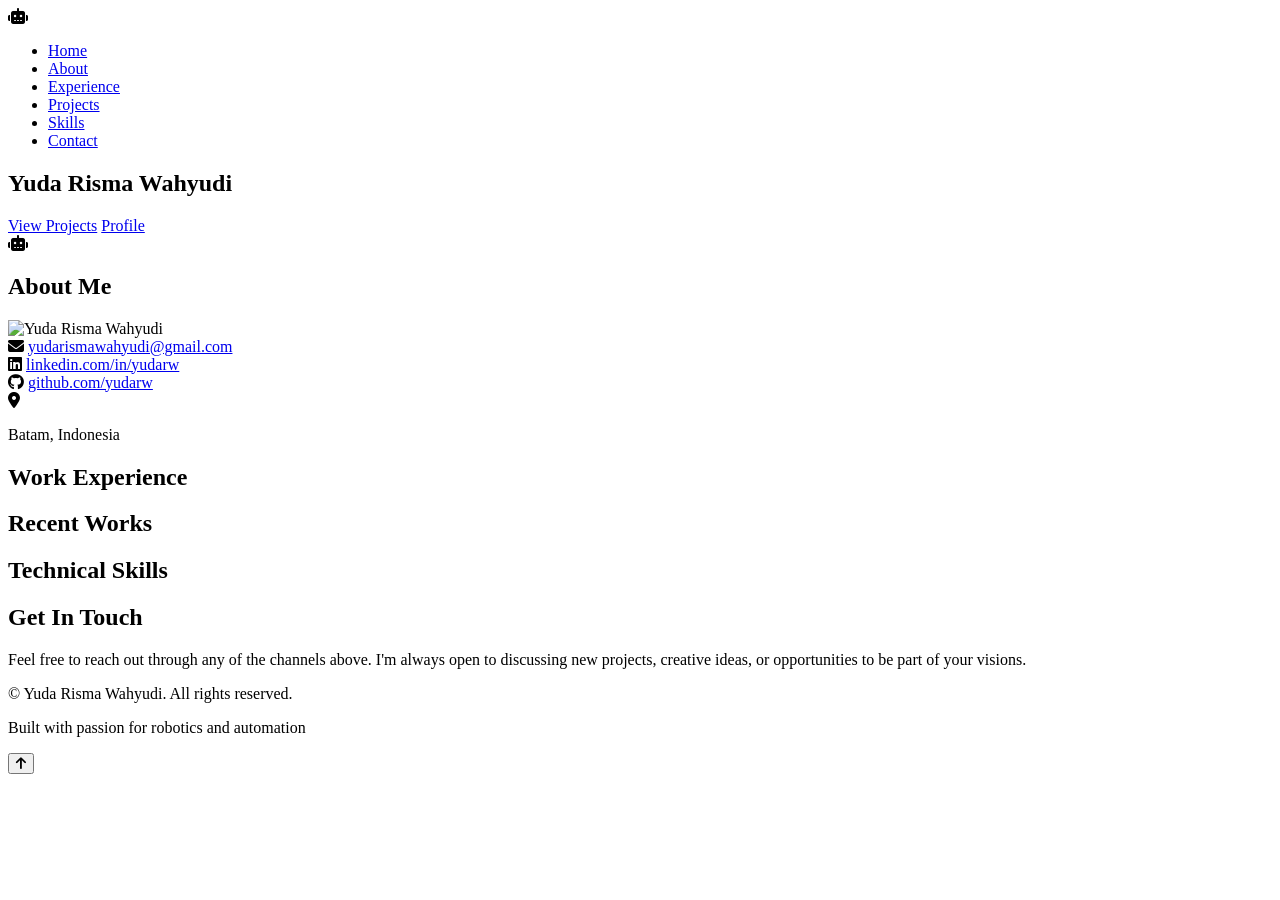
==== index.html @ e06de9c1 "Add files via upload" ====
<!DOCTYPE html>
<html lang="en">
<head>
    <meta charset="UTF-8">
    <meta name="viewport" content="width=device-width, initial-scale=1.0">
    <meta name="description" content="Yuda Risma Wahyudi - Robotic Software Engineer & Automated Test Engineer Portfolio">
    <title>Yuda Risma Wahyudi | Robotic Software Engineer</title>
    <link rel="preconnect" href="https://fonts.googleapis.com">
    <link rel="preconnect" href="https://fonts.gstatic.com" crossorigin>
    <link href="https://fonts.googleapis.com/css2?family=Inter:wght@300;400;500;600;700;800;900&family=Fira+Code:wght@400;500;600&display=swap" rel="stylesheet">
    <link rel="stylesheet" href="assets/css/styles.css">
    <link rel="stylesheet" href="https://cdnjs.cloudflare.com/ajax/libs/font-awesome/6.4.0/css/all.min.css">
</head>
<body>
    <!-- Navigation -->
    <nav class="navbar">
        <div class="container">
            <div class="logo"><i class="fas fa-robot" style="margin-right: 10px;"></i></div>
            <ul class="nav-links">
                <li><a href="#home">Home</a></li>
                <li><a href="#about">About</a></li>
                <li><a href="#experience">Experience</a></li>
                <li><a href="#projects">Projects</a></li>
                <li><a href="#skills">Skills</a></li>
                <li><a href="#contact">Contact</a></li>
            </ul>
            <div class="hamburger">
                <span></span>
                <span></span>
                <span></span>
            </div>
        </div>
    </nav>

    <!-- Hero Section -->
    <section id="home" class="hero">
        <div class="hero-content">
            <h1 data-text="YUDA RISMA WAHYUDI">Yuda Risma Wahyudi</h1>
            <p class="hero-subtitle" id="hero-subtitle"></p>
            <div class="hero-description" id="hero-description"></div>
            <div class="hero-buttons">
                <a href="#projects" class="btn btn-primary">View Projects</a>
                <a href="#about" class="btn btn-secondary">Profile</a>
            </div>
            <div class="social-links" id="social-links"></div>
        </div>
        <div class="hero-animation">
            <div class="robot-icon">
                <i class="fas fa-robot"></i>
            </div>
        </div>
    </section>

    <!-- About Section -->
    <section id="about" class="about">
        <div class="container">
            <h2 class="section-title">About Me</h2>
            <div class="about-content"> 
                <div class="profile-card">
                    <div class="profile-image">
                        <img src="docs/images/profile-new.jfif" alt="Yuda Risma Wahyudi">
                    </div>
                    <div class="profile-info">
                        <div class="profile-item">
                            <i class="fas fa-envelope"></i>
                            <a href="mailto:yudarismawahyudi@gmail.com">yudarismawahyudi@gmail.com</a>
                        </div>
                        <div class="profile-item">
                            <i class="fab fa-linkedin"></i>
                            <a href="https://linkedin.com/in/yudarw" target="_blank">linkedin.com/in/yudarw</a>
                        </div>
                        <div class="profile-item">
                            <i class="fab fa-github"></i>
                            <a href="https://github.com/yudarw" target="_blank">github.com/yudarw</a>
                        </div>
                        <div class="profile-item">
                            <i class="fas fa-map-marker-alt"></i>
                            <p> Batam, Indonesia </p>
                            <!-- <span id="current-location">Batam, Indonesia</span> -->
                        </div>
                    </div>
                </div>
                <div class="about-text" id="about-text"></div>
            </div>
        </div>
    </section>

    <!-- Education Section -->
    <section id="education" class="education" style="display: none;">
        <div class="container">
            <h2 class="section-title">Education</h2>
            <div class="education-grid" id="education-grid"></div>
        </div>
    </section>

    <!-- Experience Section -->
    <section id="experience" class="experience">
        <div class="container">
            <h2 class="section-title">Work Experience</h2>
            <div class="timeline" id="experience-timeline"></div>
        </div>
    </section>

    <!-- Projects Section -->
    <section id="projects" class="projects">
        <div class="container">
            <h2 class="section-title">Recent Works</h2>
            <div class="projects-grid" id="projects-grid"></div>
        </div>
    </section>

    <!-- Skills Section -->
    <section id="skills" class="skills">
        <div class="container">
            <h2 class="section-title">Technical Skills</h2>
            <div class="skills-container" id="skills-container"></div>
        </div>
    </section>

    <!-- Contact Section -->
    <section id="contact" class="contact">
        <div class="container">
            <h2 class="section-title">Get In Touch</h2>
            <div class="contact-content">
                <div class="contact-info" id="contact-info"></div>
                <div class="contact-form">
                    <p class="contact-message">Feel free to reach out through any of the channels above. I'm always open to discussing new projects, creative ideas, or opportunities to be part of your visions.</p>
                </div>
            </div>
        </div>
    </section>

    <!-- Footer -->
    <footer class="footer">
        <div class="container">
            <p>&copy; <span id="current-year"></span> Yuda Risma Wahyudi. All rights reserved.</p>
            <p>Built with passion for robotics and automation</p>
        </div>
    </footer>

    <!-- Back to Top Button -->
    <button id="backToTop" class="back-to-top" title="Back to top">
        <i class="fas fa-arrow-up"></i>
    </button>

    <script src="config/config.js"></script>
    <script src="assets/js/main.js"></script>
</body>
</html>
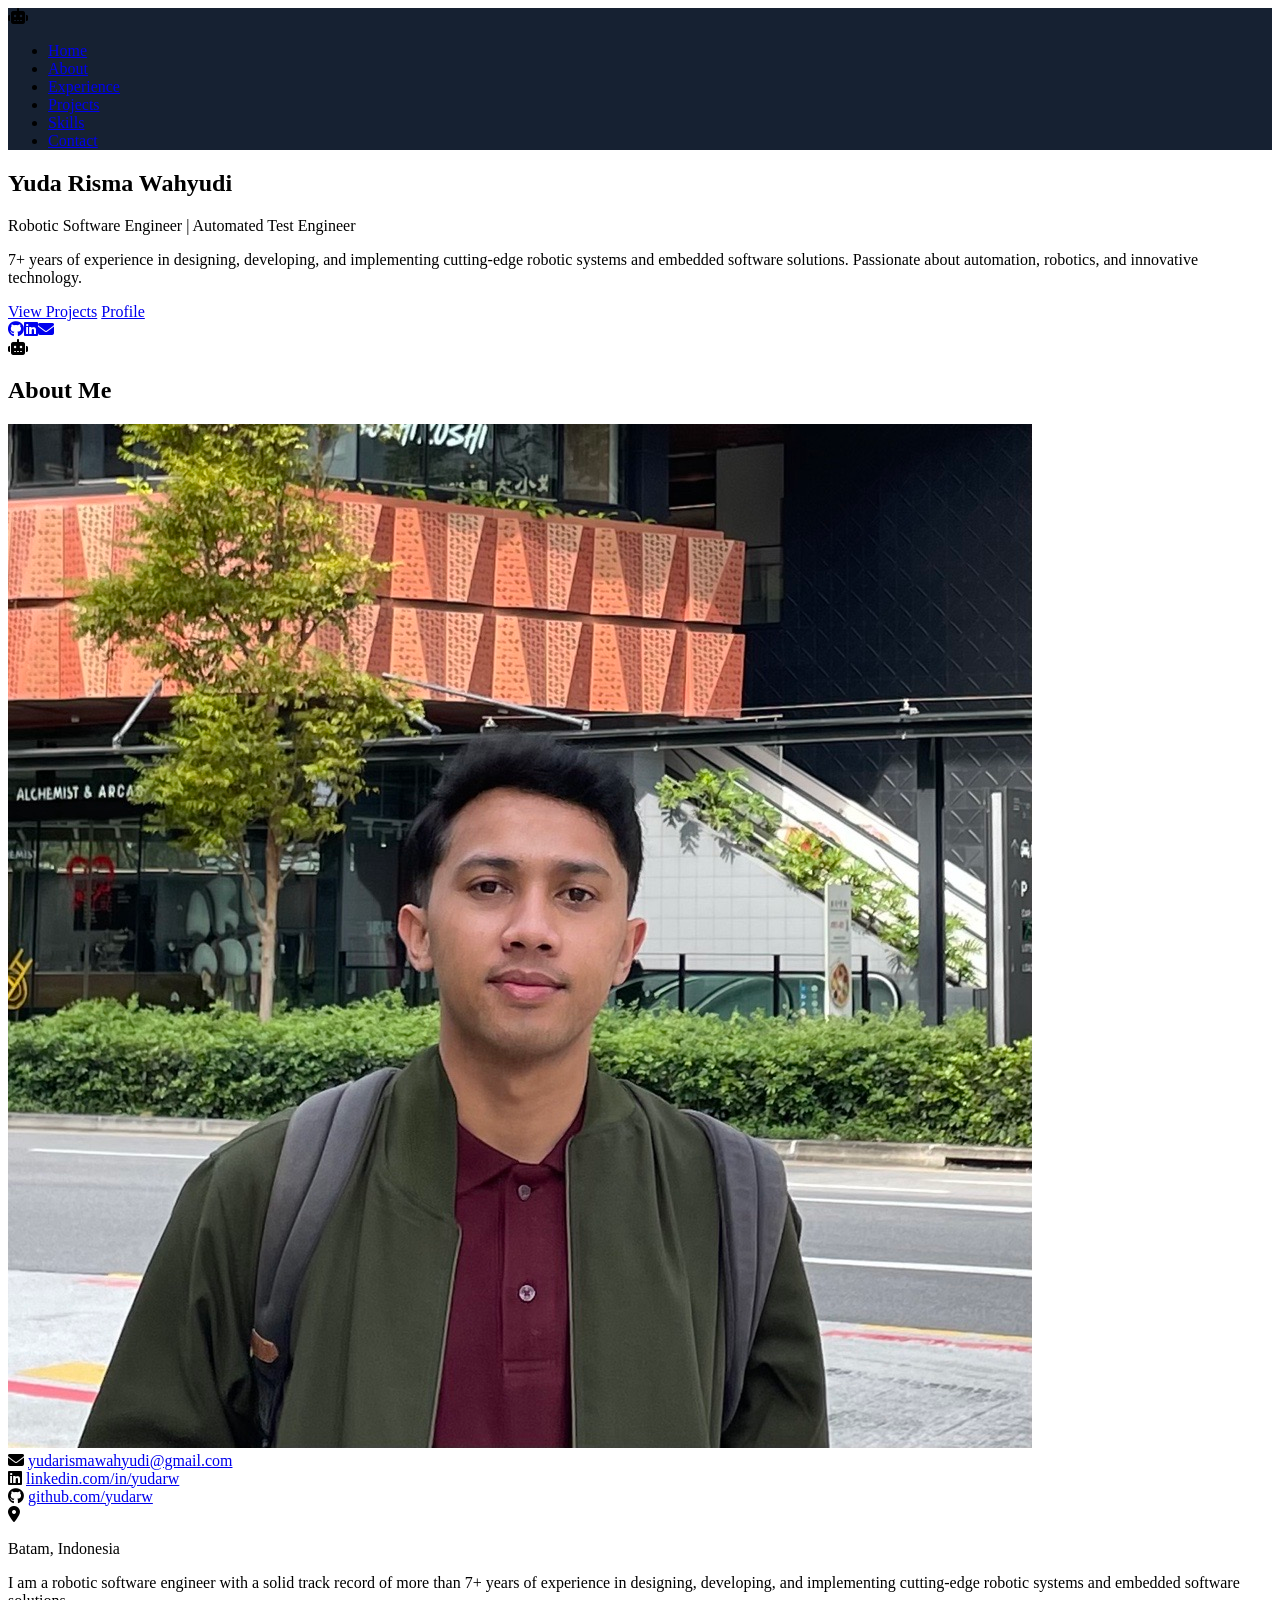
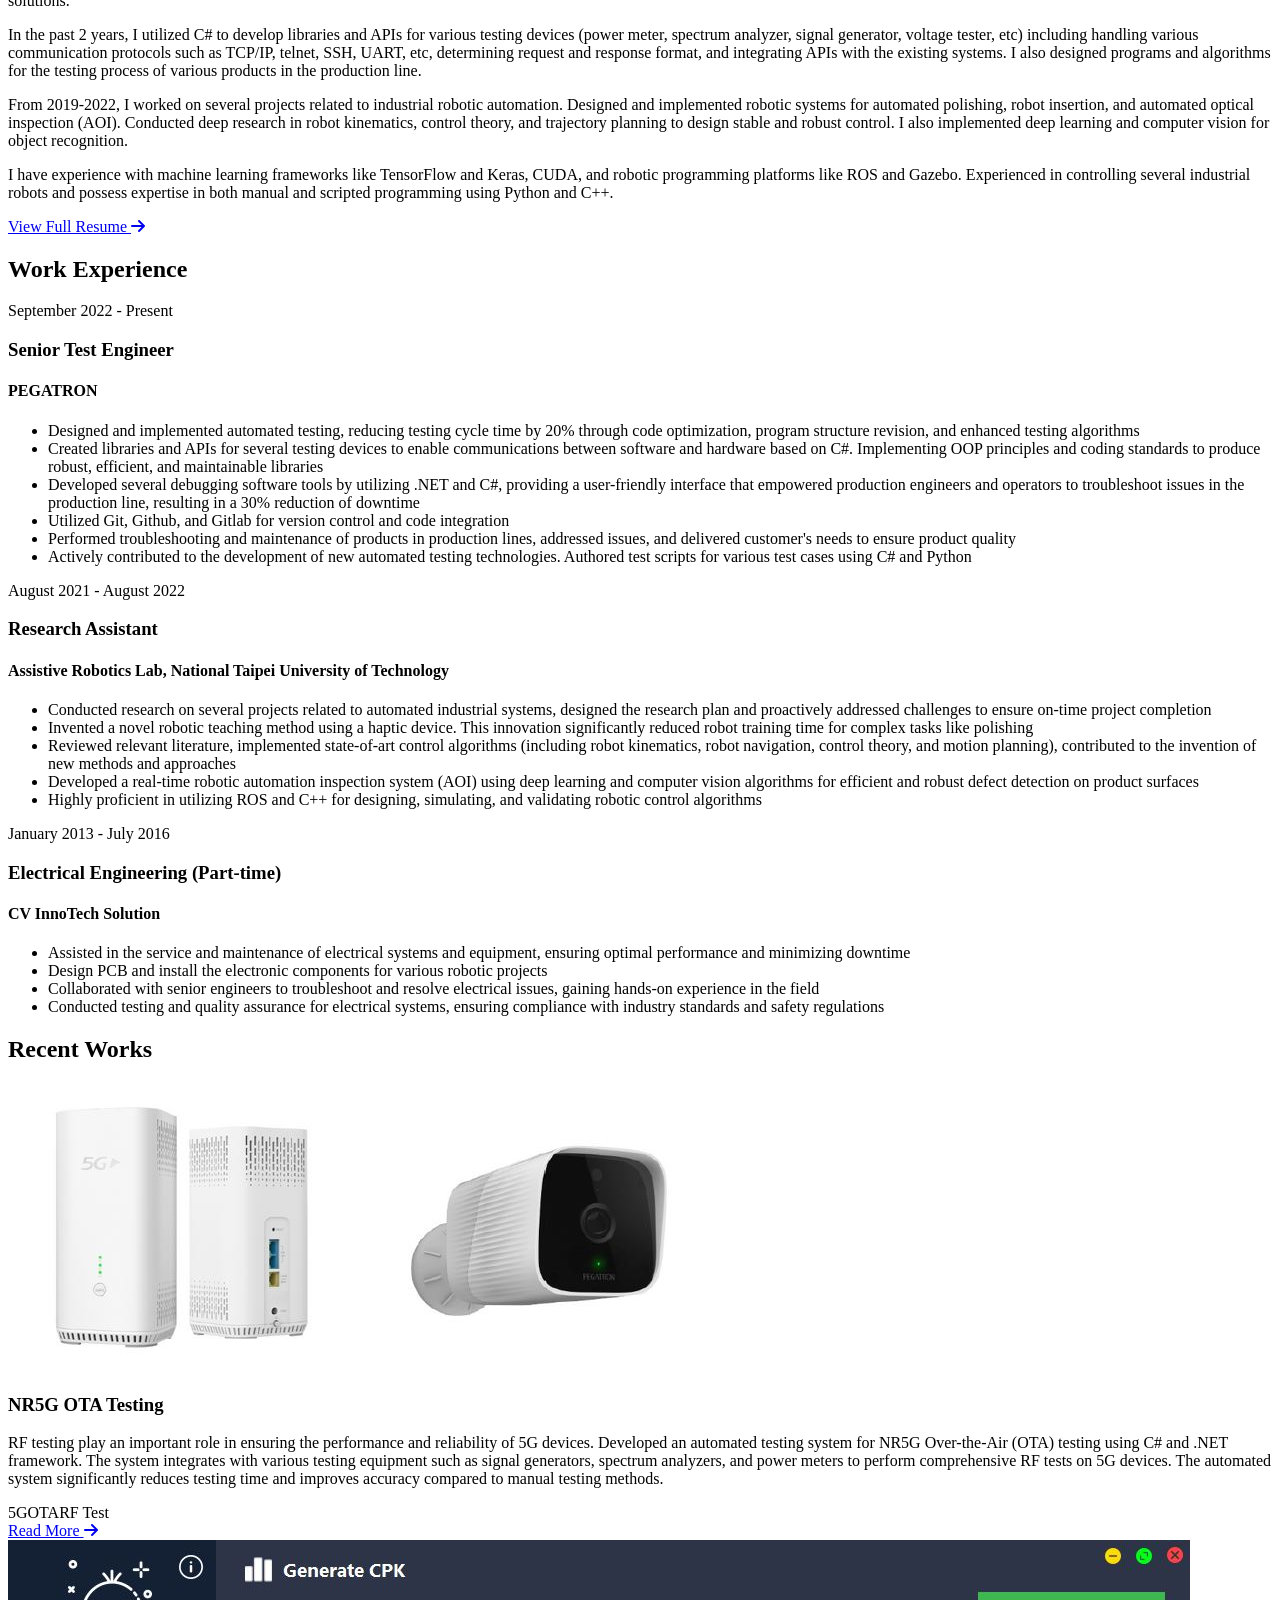
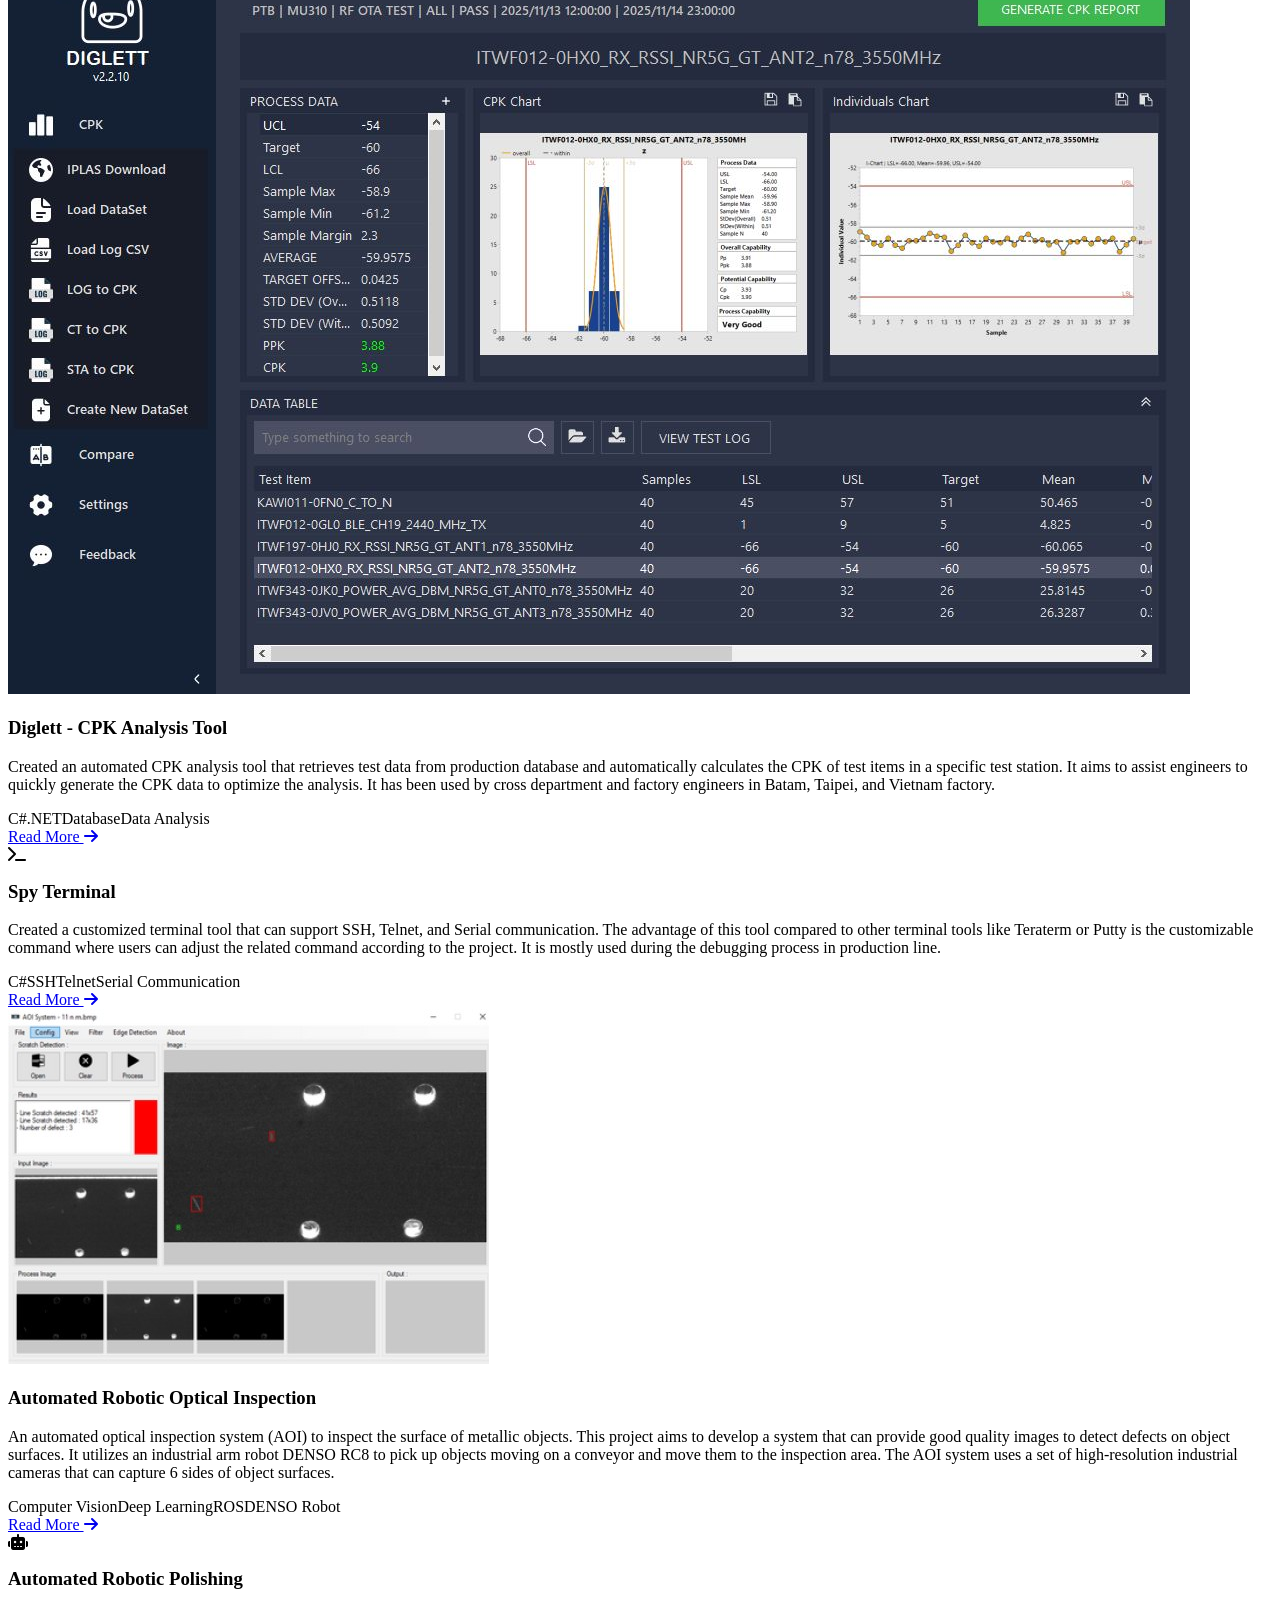
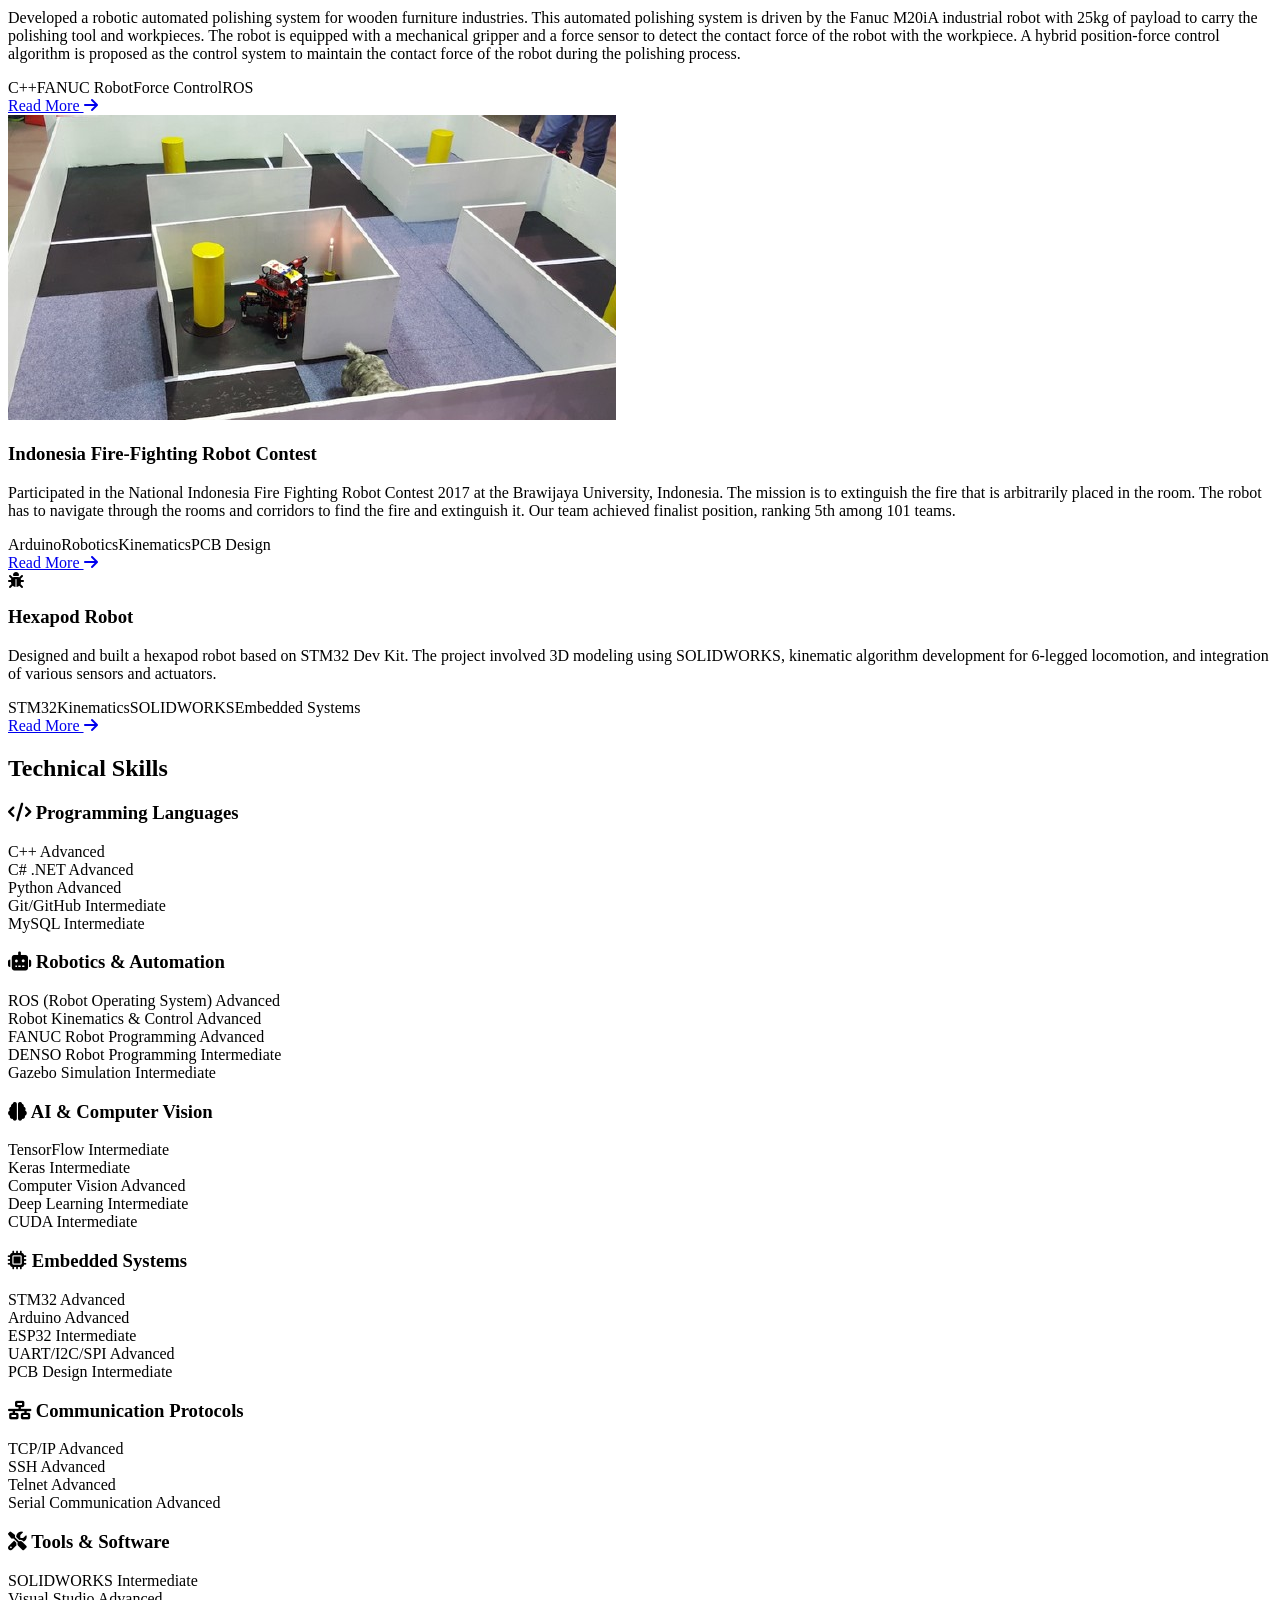
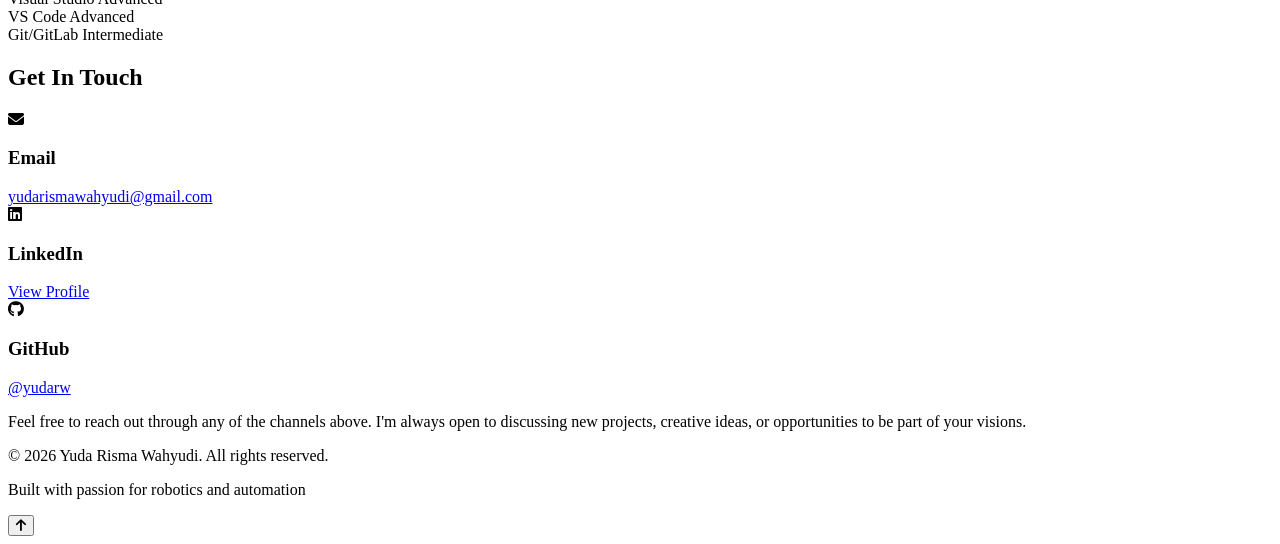
==== commit 6e7f6676: "Update index.html" ====
--- a/index.html
+++ b/index.html
@@ -58,7 +58,7 @@
             <div class="about-content"> 
                 <div class="profile-card">
                     <div class="profile-image">
-                        <img src="docs/images/profile-new.jfif" alt="Yuda Risma Wahyudi">
+                        <img src="assets/images/profile-new.jfif" alt="Yuda Risma Wahyudi">
                     </div>
                     <div class="profile-info">
                         <div class="profile-item">
@@ -147,3 +147,4 @@
     <script src="assets/js/main.js"></script>
 </body>
 </html>
+
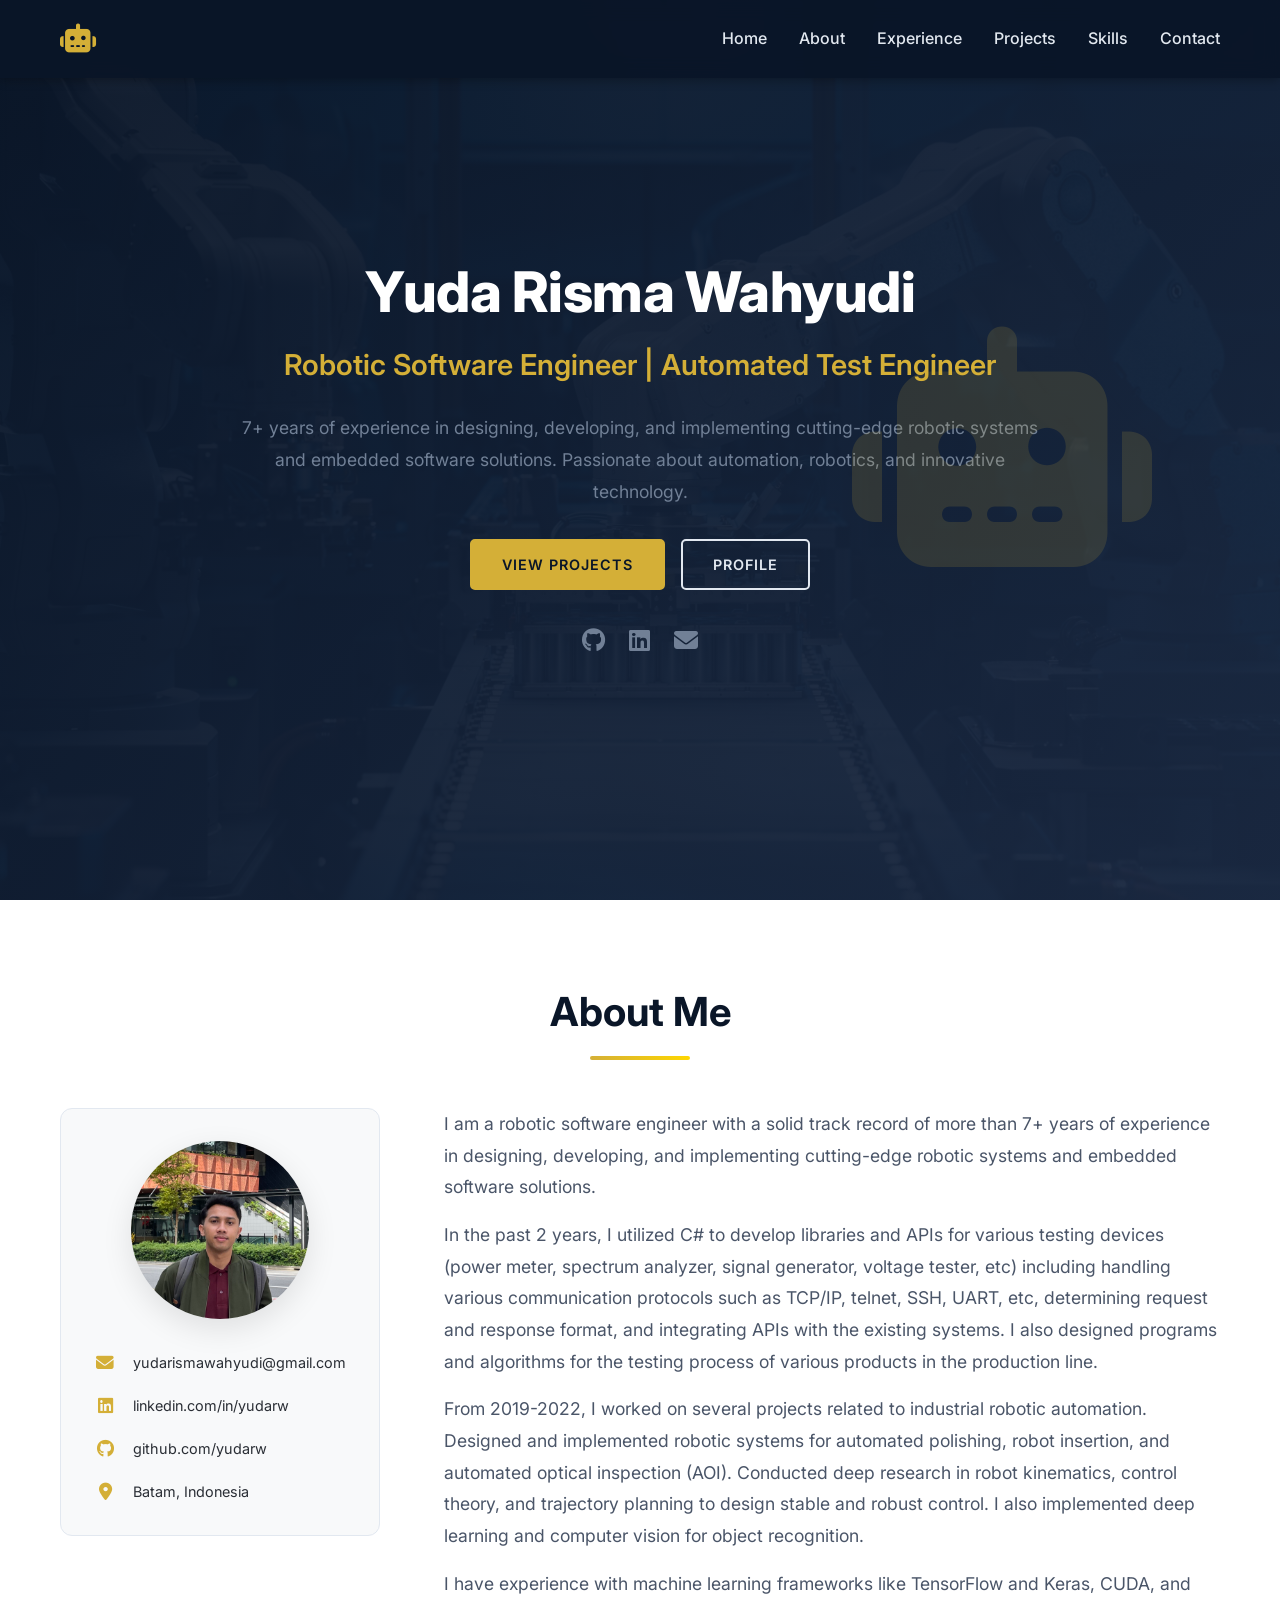
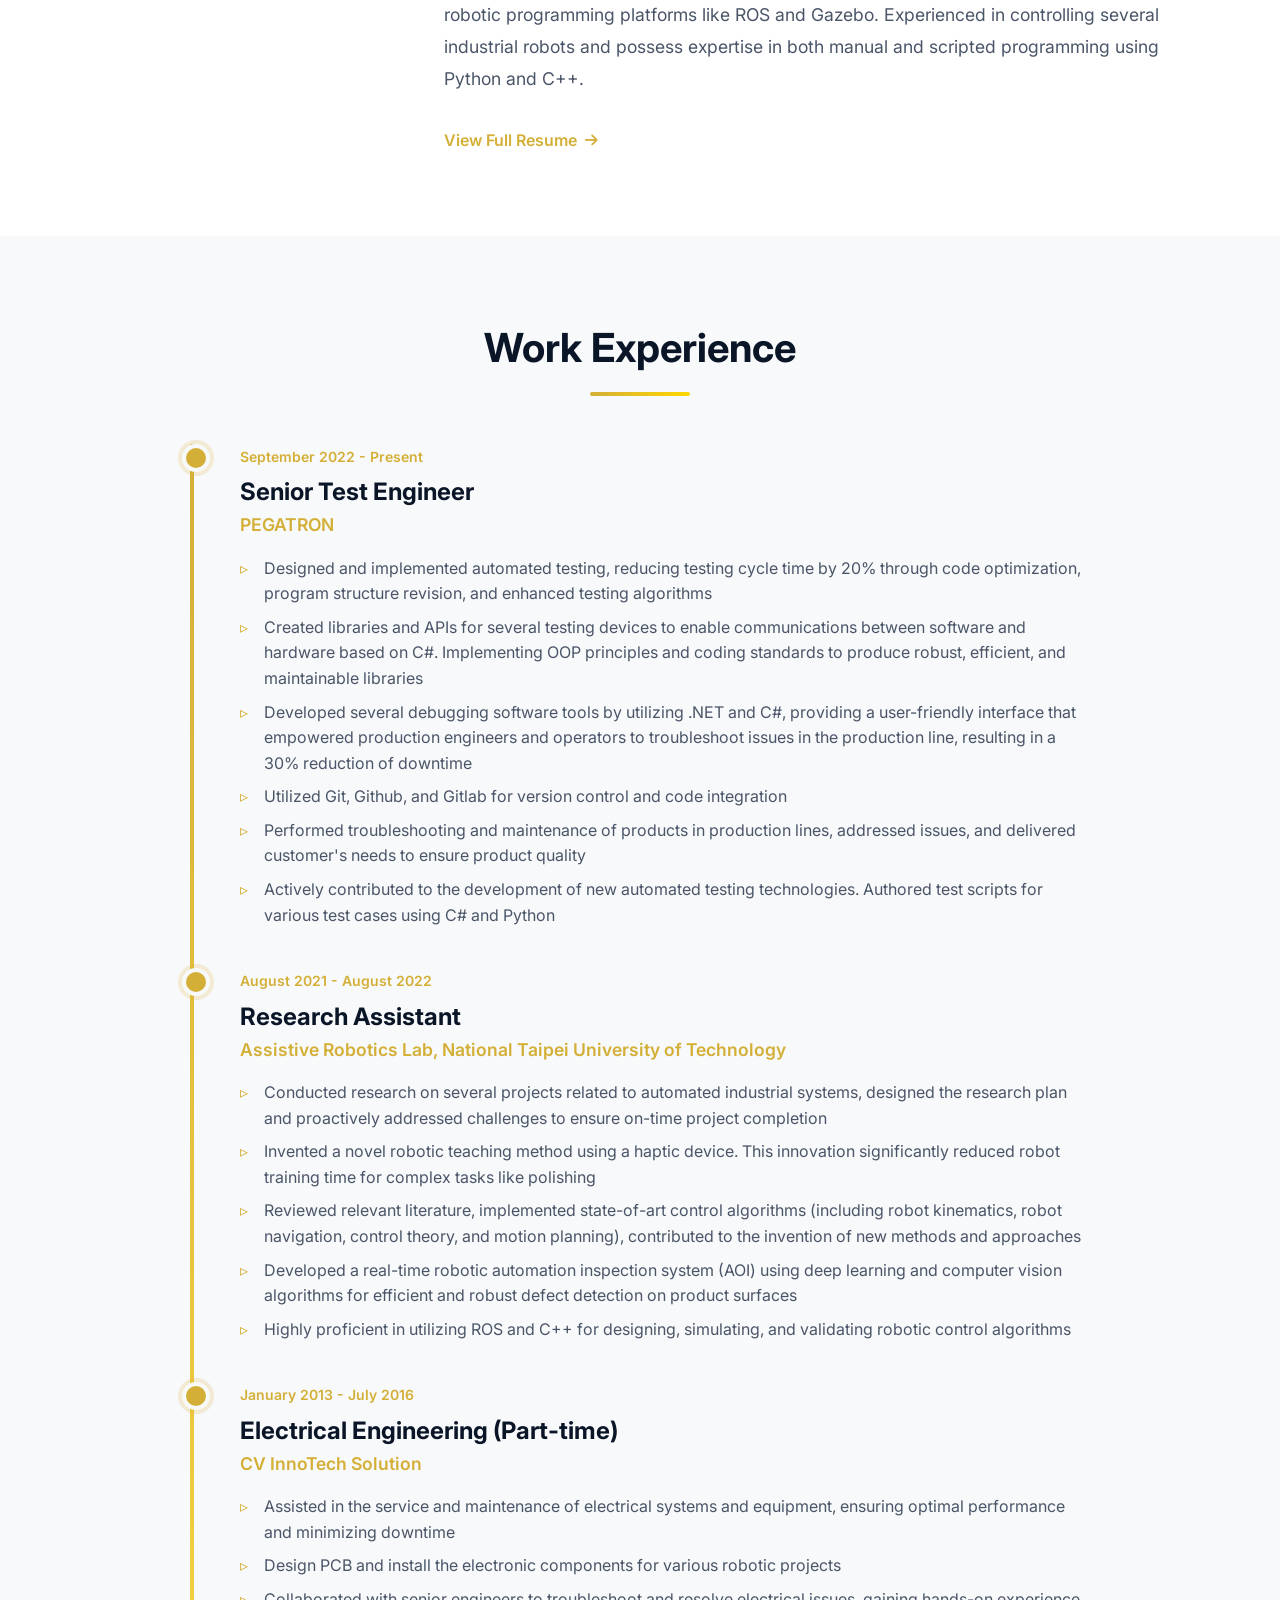
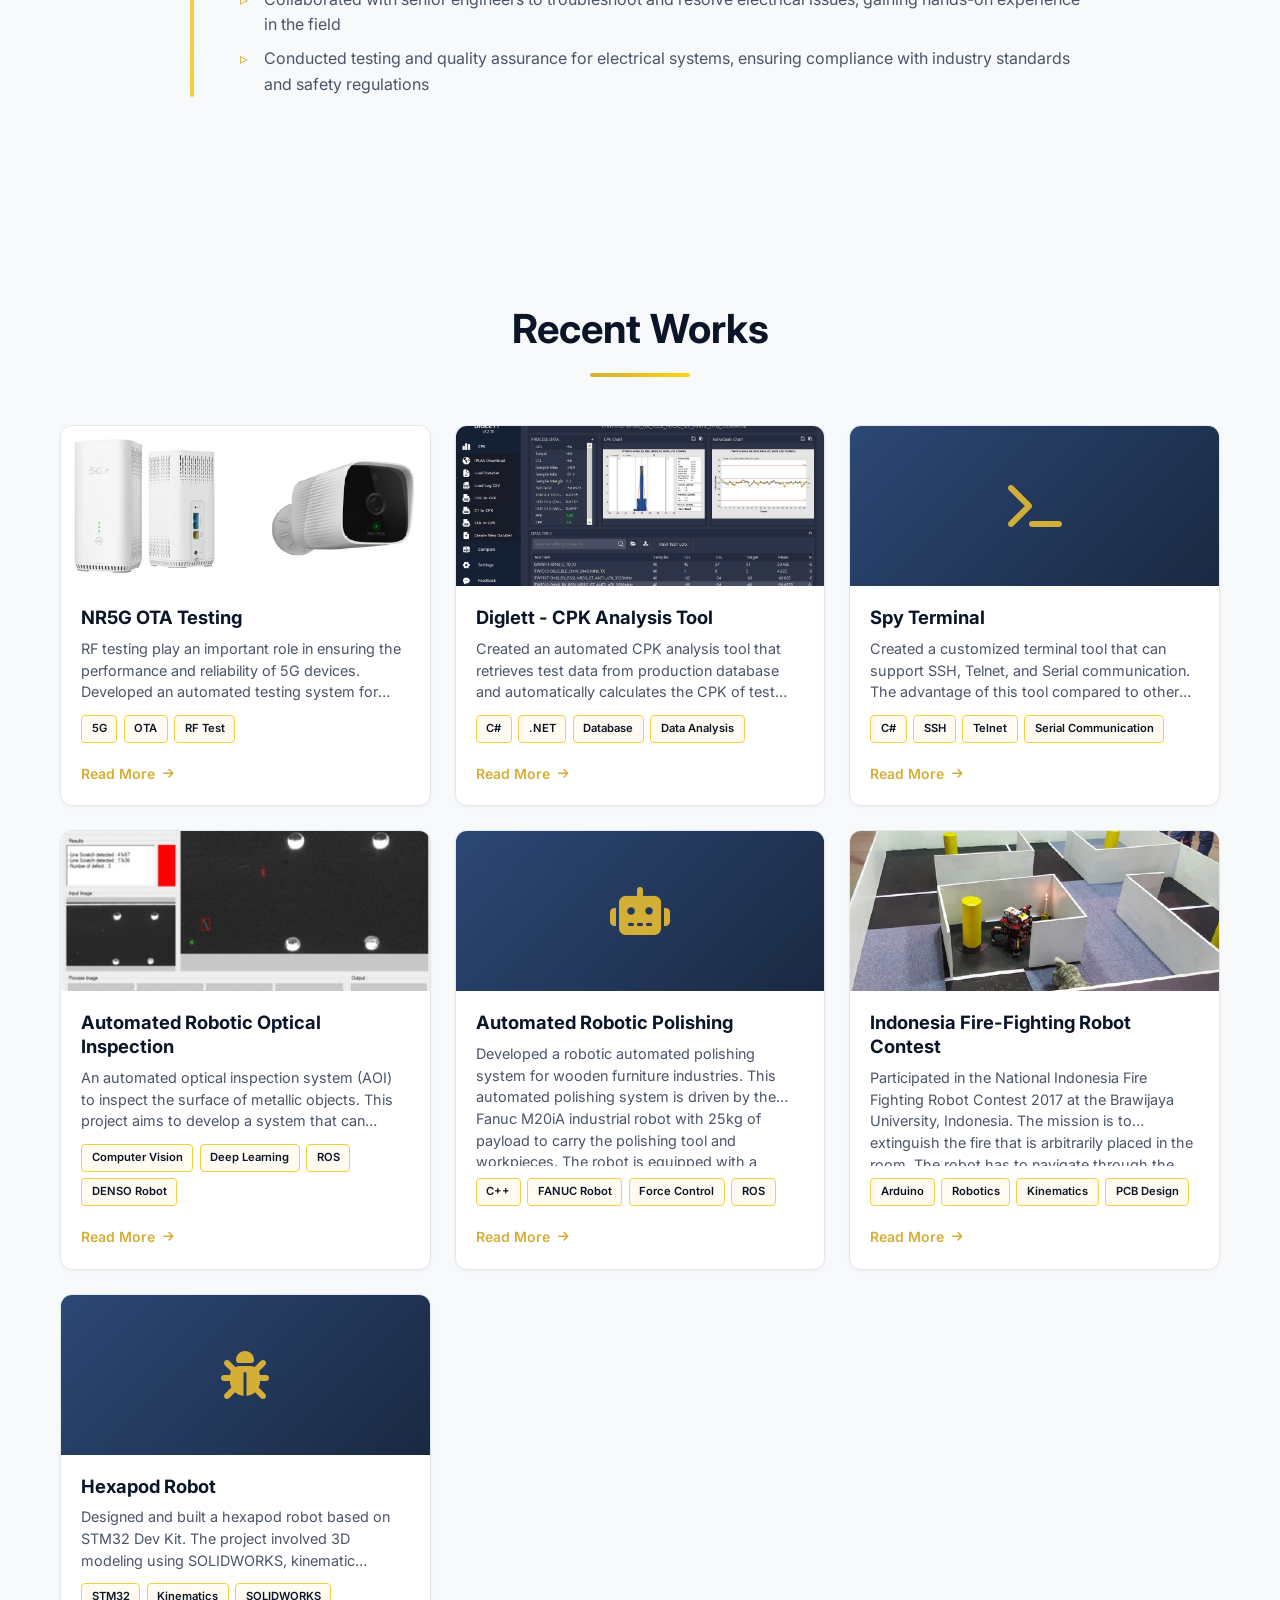
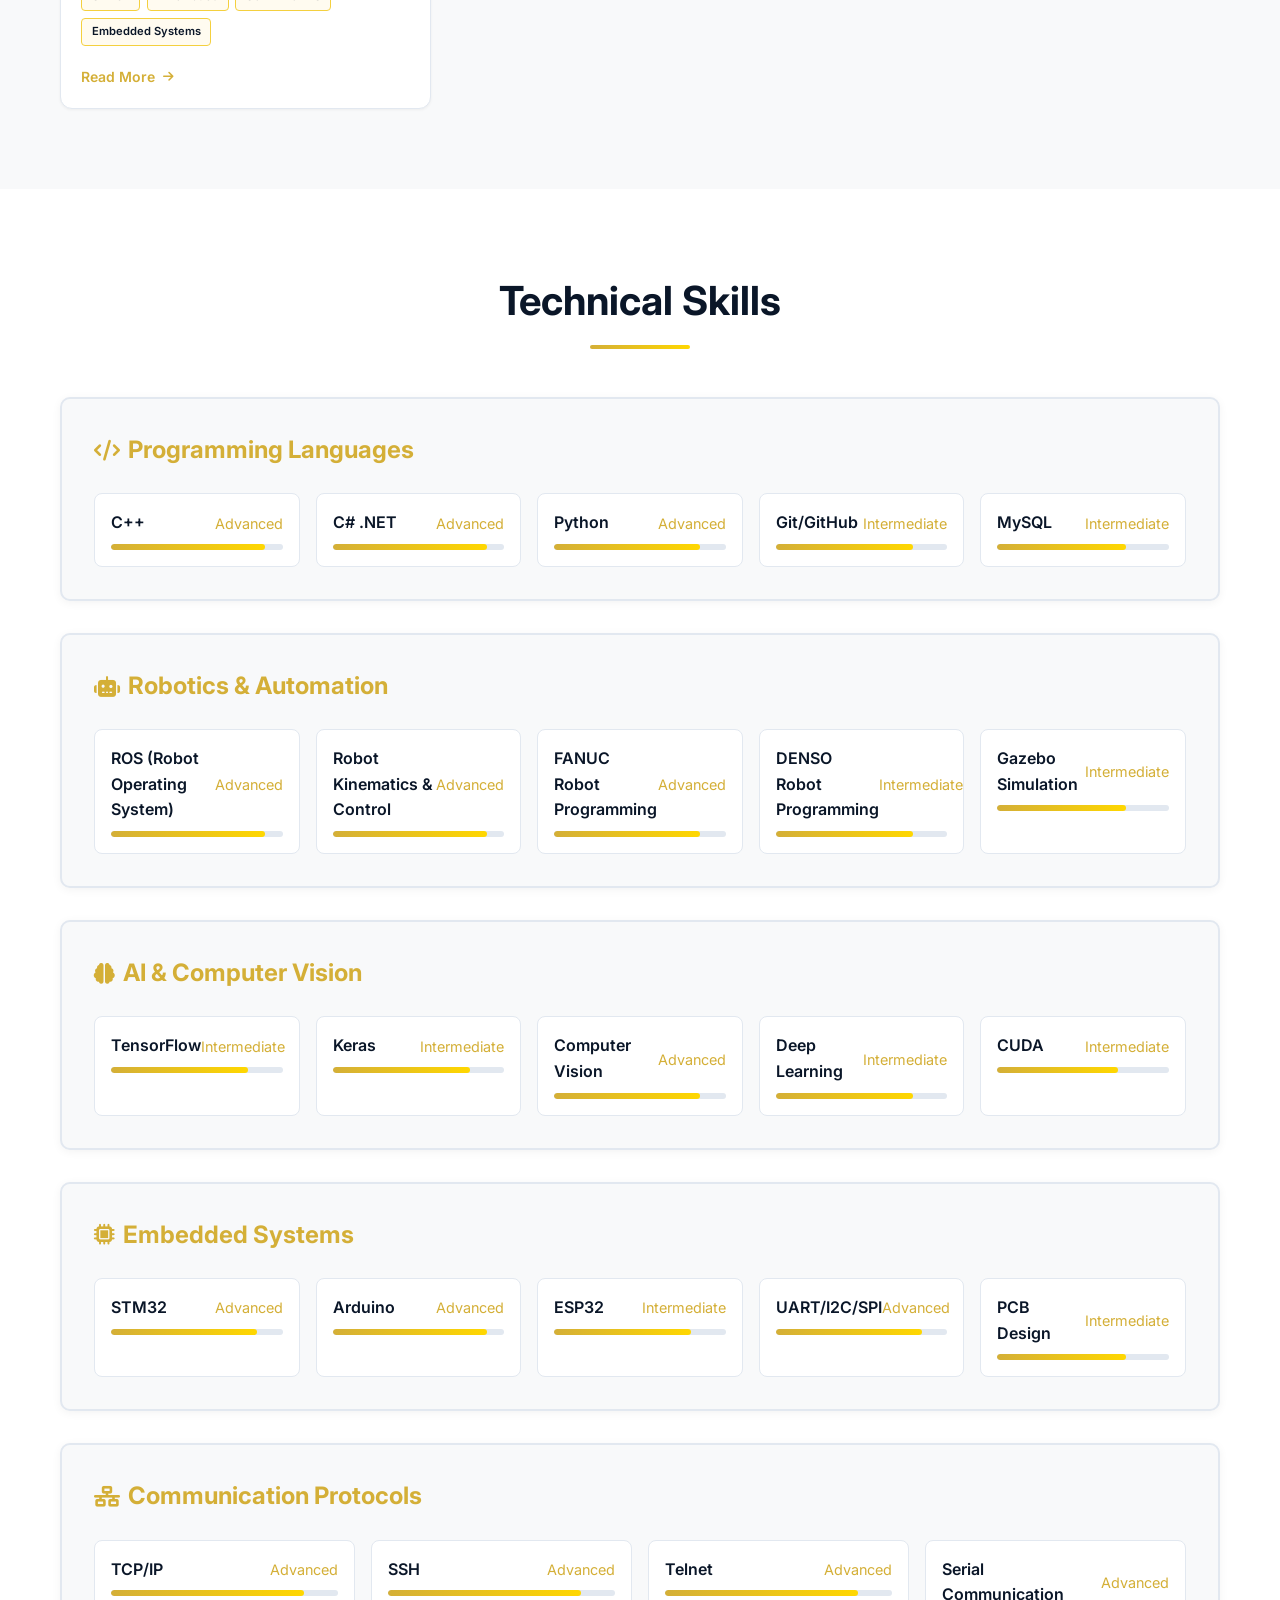
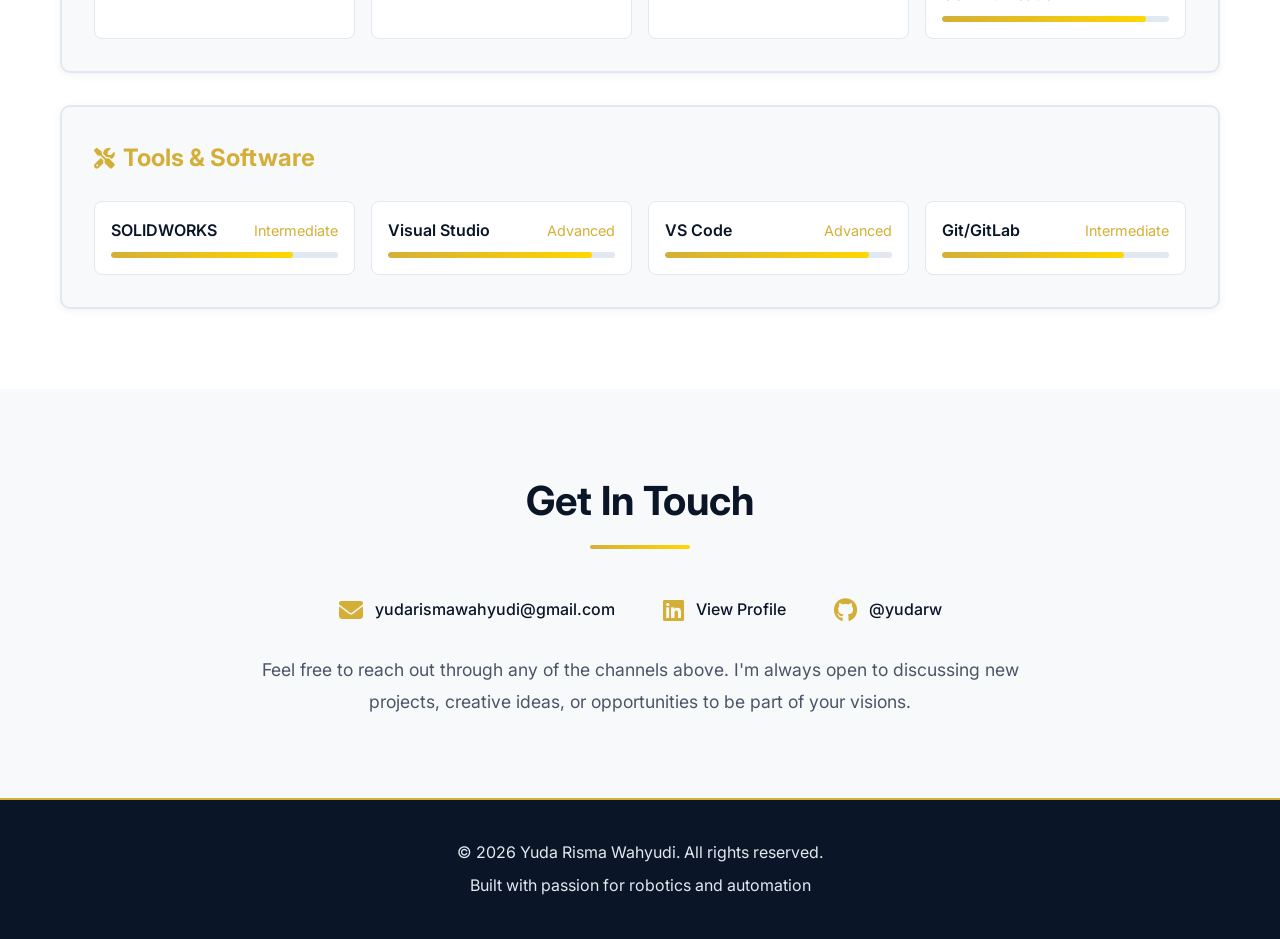
==== commit 4cf8f140: "Update index.html" ====
--- a/index.html
+++ b/index.html
@@ -8,7 +8,7 @@
     <link rel="preconnect" href="https://fonts.googleapis.com">
     <link rel="preconnect" href="https://fonts.gstatic.com" crossorigin>
     <link href="https://fonts.googleapis.com/css2?family=Inter:wght@300;400;500;600;700;800;900&family=Fira+Code:wght@400;500;600&display=swap" rel="stylesheet">
-    <link rel="stylesheet" href="assets/css/styles.css">
+    <link rel="stylesheet" href="assets/css/style.css">
     <link rel="stylesheet" href="https://cdnjs.cloudflare.com/ajax/libs/font-awesome/6.4.0/css/all.min.css">
 </head>
 <body>
@@ -148,3 +148,4 @@
 </body>
 </html>
 
+
--- a/assets/css/style.css
+++ b/assets/css/style.css
@@ -0,0 +1,1042 @@
+/* ===========================
+   GLOBAL STYLES & VARIABLES
+   =========================== */
+:root {
+    /* Color Palette */
+    --primary-dark-blue: #0a1628;
+    --secondary-dark-blue: #1a2942;
+    --accent-blue: #2c4875;
+    --dark-gray: #2a2e35;
+    --medium-gray: #4a5568;
+    --light-gray: #718096;
+    --very-light-gray: #e2e8f0;
+    --gold: #d4af37;
+    --light-gold: #f4d03f;
+    --yellow: #ffd700;
+    --red-accent: #e74c3c;
+    --white: #ffffff;
+    
+    /* Fonts */
+    --font-primary: 'Inter', -apple-system, BlinkMacSystemFont, 'Segoe UI', sans-serif;
+    --font-mono: 'Fira Code', 'Courier New', monospace;
+    
+    /* Spacing */
+    --section-padding: 80px 20px;
+    --container-max-width: 1200px;
+    
+    /* Transitions */
+    --transition: all 0.3s ease;
+}
+
+* {
+    margin: 0;
+    padding: 0;
+    box-sizing: border-box;
+}
+
+html {
+    scroll-behavior: smooth;
+}
+
+body {
+    font-family: var(--font-primary);
+    background-color: #f8f9fa;
+    color: #2a2e35;
+    line-height: 1.6;
+    overflow-x: hidden;
+}
+
+.container {
+    max-width: var(--container-max-width);
+    margin: 0 auto;
+    padding: 0 20px;
+}
+
+/* ===========================
+   NAVIGATION
+   =========================== */
+.navbar {
+    position: fixed;
+    top: 0;
+    width: 100%;
+    background: rgba(10, 22, 40, 0.95);
+    backdrop-filter: blur(10px);
+    z-index: 1000;
+    padding: 1rem 0;
+    box-shadow: 0 2px 10px rgba(0, 0, 0, 0.3);
+}
+
+.navbar .container {
+    display: flex;
+    justify-content: space-between;
+    align-items: center;
+}
+
+.logo {
+    font-size: 1.8rem;
+    font-weight: bold;
+    color: var(--gold);
+    letter-spacing: 2px;
+}
+
+.nav-links {
+    display: flex;
+    list-style: none;
+    gap: 2rem;
+}
+
+.nav-links a {
+    color: var(--very-light-gray);
+    text-decoration: none;
+    font-weight: 500;
+    transition: var(--transition);
+    position: relative;
+}
+
+.nav-links a::after {
+    content: '';
+    position: absolute;
+    bottom: -5px;
+    left: 0;
+    width: 0;
+    height: 2px;
+    background: var(--gold);
+    transition: var(--transition);
+}
+
+.nav-links a:hover {
+    color: var(--gold);
+}
+
+.nav-links a:hover::after {
+    width: 100%;
+}
+
+.hamburger {
+    display: none;
+    flex-direction: column;
+    cursor: pointer;
+    gap: 4px;
+}
+
+.hamburger span {
+    width: 25px;
+    height: 3px;
+    background: var(--gold);
+    transition: var(--transition);
+}
+
+/* ===========================
+   HERO SECTION
+   =========================== */
+.hero {
+    min-height: 100vh;
+    display: flex;
+    align-items: center;
+    justify-content: center;
+    padding: var(--section-padding);
+    padding-top: 100px;
+    background: linear-gradient(135deg, var(--primary-dark-blue) 0%, var(--secondary-dark-blue) 100%);
+    position: relative;
+    overflow: hidden;
+}
+
+.hero::before {
+    content: '';
+    position: absolute;
+    top: 0;
+    left: 0;
+    right: 0;
+    bottom: 0;
+    background-image: url('../images/robotic-wallpaper.jpeg');
+    background-size: cover;
+    background-position: center;
+    background-repeat: no-repeat;
+    opacity: 0.3;
+    z-index: 0;
+}
+
+.hero::after {
+    content: '';
+    position: absolute;
+    top: 0;
+    left: 0;
+    right: 0;
+    bottom: 0;
+    background: linear-gradient(135deg, rgba(10, 22, 40, 0.85) 0%, rgba(26, 41, 66, 0.85) 100%);
+    z-index: 1;
+}
+
+@keyframes pulse {
+    0%, 100% { opacity: 0.5; }
+    50% { opacity: 0.8; }
+}
+
+.hero-content {
+    max-width: 800px;
+    z-index: 2;
+    text-align: center;
+    position: relative;
+}
+
+.hero h1 {
+    font-size: 3.5rem;
+    font-weight: 800;
+    margin-bottom: 1rem;
+    color: var(--white);
+    letter-spacing: -0.5px;
+    line-height: 1.2;
+}
+
+.hero-subtitle {
+    font-size: 1.8rem;
+    color: var(--gold);
+    margin-bottom: 1.5rem;
+    font-weight: 600;
+}
+
+.hero-description {
+    font-size: 1.1rem;
+    color: var(--light-gray);
+    margin-bottom: 2rem;
+    line-height: 1.8;
+}
+
+.hero-buttons {
+    display: flex;
+    gap: 1rem;
+    justify-content: center;
+    flex-wrap: wrap;
+    margin-bottom: 2rem;
+}
+
+.btn {
+    padding: 12px 30px;
+    text-decoration: none;
+    border-radius: 5px;
+    font-weight: 600;
+    transition: var(--transition);
+    display: inline-block;
+    text-transform: uppercase;
+    letter-spacing: 1px;
+    font-size: 0.9rem;
+}
+
+.btn-primary {
+    background: var(--gold);
+    color: var(--primary-dark-blue);
+    border: 2px solid var(--gold);
+}
+
+.btn-primary:hover {
+    background: transparent;
+    color: var(--gold);
+    transform: translateY(-2px);
+    box-shadow: 0 5px 15px rgba(212, 175, 55, 0.3);
+}
+
+.btn-secondary {
+    background: transparent;
+    color: var(--very-light-gray);
+    border: 2px solid var(--very-light-gray);
+}
+
+.btn-secondary:hover {
+    background: var(--very-light-gray);
+    color: var(--primary-dark-blue);
+    transform: translateY(-2px);
+}
+
+.social-links {
+    display: flex;
+    gap: 1.5rem;
+    justify-content: center;
+    font-size: 1.5rem;
+}
+
+.social-links a {
+    color: var(--light-gray);
+    transition: var(--transition);
+}
+
+.social-links a:hover {
+    color: var(--gold);
+    transform: translateY(-3px);
+}
+
+.hero-animation {
+    position: absolute;
+    right: 10%;
+    top: 50%;
+    transform: translateY(-50%);
+    opacity: 0.15;
+    z-index: 2;
+}
+
+.robot-icon {
+    font-size: 15rem;
+    color: var(--gold);
+    animation: float 6s ease-in-out infinite;
+}
+
+@keyframes float {
+    0%, 100% { transform: translateY(0); }
+    50% { transform: translateY(-20px); }
+}
+
+/* ===========================
+   SECTION TITLES
+   =========================== */
+.section-title {
+    font-size: 2.5rem;
+    text-align: center;
+    margin-bottom: 3rem;
+    color: #0a1628;
+    position: relative;
+    padding-bottom: 1rem;
+}
+
+.section-title::after {
+    content: '';
+    position: absolute;
+    bottom: 0;
+    left: 50%;
+    transform: translateX(-50%);
+    width: 100px;
+    height: 4px;
+    background: linear-gradient(90deg, var(--gold), var(--yellow));
+    border-radius: 2px;
+}
+
+/* ===========================
+   ABOUT SECTION
+   =========================== */
+.about {
+    padding: var(--section-padding);
+    background: #ffffff;
+}
+
+.about-content {
+    display: grid;
+    grid-template-columns: 320px 1fr;
+    gap: 4rem;
+    align-items: start;
+}
+
+.profile-card {
+    background: #f8f9fa;
+    border-radius: 12px;
+    padding: 2rem;
+    border: 1px solid #e2e8f0;
+}
+
+.profile-image {
+    width: 70%;
+    aspect-ratio: 1;
+    border-radius: 50%;
+    overflow: hidden;
+    /* border: 4px solid var(--gold); */
+    box-shadow: 0 10px 30px rgba(0, 0, 0, 0.1);
+    margin: 0 auto 2rem auto;
+}
+
+.profile-image img {
+    width: 100%;
+    height: 100%;
+    object-fit: cover;
+    display: block;
+}
+
+.profile-info {
+    display: flex;
+    flex-direction: column;
+    gap: 1.25rem;
+}
+
+.profile-item {
+    display: flex;
+    align-items: center;
+    gap: 1rem;
+    font-size: 0.9rem;
+    color: var(--text-color);
+}
+
+.profile-item i {
+    color: var(--gold);
+    font-size: 1.1rem;
+    width: 24px;
+    text-align: center;
+    flex-shrink: 0;
+}
+
+.profile-item a {
+    color: var(--text-color);
+    text-decoration: none;
+    transition: color 0.3s ease;
+    word-break: break-all;
+}
+
+.profile-item a:hover {
+    color: var(--gold);
+}
+
+.profile-item span {
+    color: var(--text-color);
+}
+
+.btn-download-resume {
+    display: inline-flex;
+    align-items: center;
+    justify-content: center;
+    gap: 0.75rem;
+    padding: 1rem 1.5rem;
+    background: var(--gold);
+    color: #0a1628;
+    text-decoration: none;
+    font-weight: 600;
+    font-size: 1rem;
+    border-radius: 8px;
+    transition: var(--transition);
+    box-shadow: 0 4px 12px rgba(212, 175, 55, 0.3);
+}
+
+.btn-download-resume:hover {
+    background: #0a1628;
+    color: var(--gold);
+    transform: translateY(-2px);
+    box-shadow: 0 6px 20px rgba(212, 175, 55, 0.4);
+}
+
+.btn-download-resume i {
+    font-size: 1.1rem;
+}
+
+.about-text {
+    font-size: 1.1rem;
+    line-height: 1.8;
+    color: #4a5568;
+}
+
+.about-text p {
+    margin-bottom: 1rem;
+}
+
+.resume-link {
+    display: inline-flex;
+    align-items: center;
+    gap: 0.5rem;
+    color: var(--gold);
+    text-decoration: none;
+    font-weight: 600;
+    font-size: 1rem;
+    margin-top: 1rem;
+    transition: var(--transition);
+}
+
+.resume-link:hover {
+    color: #0a1628;
+    gap: 0.75rem;
+}
+
+.resume-link i {
+    font-size: 0.9rem;
+}
+
+/* ===========================
+   EXPERIENCE SECTION
+   =========================== */
+.experience {
+    padding: var(--section-padding);
+    background: #f8f9fa;
+}
+
+.timeline {
+    position: relative;
+    max-width: 900px;
+    margin: 0 auto;
+}
+
+.timeline::before {
+    content: '';
+    position: absolute;
+    left: 0;
+    top: 0;
+    width: 4px;
+    height: 100%;
+    background: linear-gradient(180deg, #d4af37 0%, #f4d03f 100%);
+    border-radius: 2px;
+}
+
+.timeline-item {
+    margin-bottom: 2.5rem;
+    position: relative;
+    padding-left: 50px;
+}
+
+.timeline-item::before {
+    content: '';
+    position: absolute;
+    left: -8px;
+    top: 0;
+    width: 20px;
+    height: 20px;
+    background: var(--gold);
+    border-radius: 50%;
+    border: 4px solid #f8f9fa;
+    z-index: 1;
+    box-shadow: 0 0 0 4px rgba(212, 175, 55, 0.2);
+}
+
+.timeline-content {
+    padding: 0;
+    border: none;
+    background: transparent;
+    box-shadow: none;
+}
+
+.timeline-content:hover {
+    border-color: transparent;
+    box-shadow: none;
+    transform: none;
+}
+
+.timeline-date {
+    color: #d4af37;
+    font-weight: 600;
+    font-size: 0.875rem;
+    margin-bottom: 0.5rem;
+    display: inline-block;
+    background: transparent;
+    padding: 0;
+    border-radius: 0;
+}
+
+.timeline-content h3 {
+    color: #0a1628;
+    font-size: 1.5rem;
+    font-weight: 700;
+    margin-bottom: 0.25rem;
+    line-height: 1.3;
+}
+
+.timeline-content h4 {
+    color: #d4af37;
+    font-size: 1.1rem;
+    font-weight: 600;
+    margin-bottom: 1rem;
+}
+
+.timeline-content ul {
+    list-style: none;
+    margin-top: 1rem;
+}
+
+.timeline-content li {
+    color: #4a5568;
+    margin-bottom: 0.5rem;
+    padding-left: 1.5rem;
+    position: relative;
+}
+
+.timeline-content li::before {
+    content: '▹';
+    position: absolute;
+    left: 0;
+    color: var(--gold);
+}
+
+/* ===========================
+   EDUCATION SECTION
+   =========================== */
+.education {
+    padding: var(--section-padding);
+    background: #ffffff;
+}
+
+.education-grid {
+    display: grid;
+    grid-template-columns: repeat(auto-fit, minmax(300px, 1fr));
+    gap: 2rem;
+    max-width: 900px;
+    margin: 0 auto;
+}
+
+.education-card {
+    background: #f8f9fa;
+    padding: 2.5rem;
+    border-radius: 10px;
+    border: 2px solid #e2e8f0;
+    transition: var(--transition);
+    text-align: center;
+    box-shadow: 0 2px 10px rgba(0, 0, 0, 0.05);
+}
+
+.education-card:hover {
+    border-color: var(--gold);
+    transform: translateY(-5px);
+    box-shadow: 0 10px 30px rgba(212, 175, 55, 0.2);
+}
+
+.education-icon {
+    font-size: 3rem;
+    color: var(--gold);
+    margin-bottom: 1rem;
+}
+
+.education-card h3 {
+    color: #0a1628;
+    font-size: 1.3rem;
+    margin-bottom: 0.5rem;
+}
+
+.education-card h4 {
+    color: #d4af37;
+    font-size: 1.1rem;
+    margin-bottom: 1rem;
+}
+
+.education-card p {
+    color: #4a5568;
+    font-size: 0.9rem;
+}
+
+/* ===========================
+   PROJECTS SECTION
+   =========================== */
+.projects {
+    padding: var(--section-padding);
+    background: #f8f9fa;
+}
+
+.projects-grid {
+    display: grid;
+    grid-template-columns: repeat(auto-fill, minmax(280px, 1fr));
+    gap: 1.5rem;
+}
+
+.project-card {
+    background: #ffffff;
+    border-radius: 12px;
+    overflow: hidden;
+    border: 1px solid #e2e8f0;
+    transition: var(--transition);
+    cursor: pointer;
+    box-shadow: 0 1px 3px rgba(0, 0, 0, 0.05);
+    display: flex;
+    flex-direction: column;
+    height: 100%;
+}
+
+.project-card:hover {
+    border-color: #d4af37;
+    transform: translateY(-4px);
+    box-shadow: 0 8px 20px rgba(0, 0, 0, 0.1);
+}
+
+.project-image {
+    width: 100%;
+    height: 160px;
+    background: linear-gradient(135deg, #2c4875 0%, #1a2942 100%);
+    display: flex;
+    align-items: center;
+    justify-content: center;
+    font-size: 3rem;
+    color: var(--gold);
+    position: relative;
+    overflow: hidden;
+}
+
+.project-image img {
+    width: 100%;
+    height: 100%;
+    object-fit: cover;
+    display: block;
+    background: var(--dark-gray);
+}
+
+.project-image i {
+    position: absolute;
+    z-index: 0;
+}
+
+.project-content {
+    padding: 1.25rem;
+    display: flex;
+    flex-direction: column;
+    flex-grow: 1;
+}
+
+.project-content h3 {
+    color: #0a1628;
+    font-size: 1.15rem;
+    font-weight: 700;
+    margin-bottom: 0.5rem;
+    line-height: 1.3;
+}
+
+.project-content p {
+    color: #4a5568;
+    font-size: 0.9rem;
+    line-height: 1.5;
+    margin-bottom: 0.75rem;
+    display: -webkit-box;
+    -webkit-line-clamp: 3;
+    line-clamp: 3;
+    -webkit-box-orient: vertical;
+    overflow: hidden;
+    flex-grow: 1;
+}
+
+.project-tags {
+    display: flex;
+    flex-wrap: wrap;
+    gap: 0.4rem;
+    margin-bottom: 0.75rem;
+}
+
+.project-tag {
+    background: #fffbf0;
+    color: #0a1628;
+    border: 1px solid #f4d03f;
+    padding: 0.25rem 0.6rem;
+    border-radius: 4px;
+    font-size: 0.7rem;
+    font-weight: 600;
+}
+
+.project-read-more {
+    display: inline-flex;
+    align-items: center;
+    gap: 0.5rem;
+    color: #d4af37;
+    text-decoration: none;
+    font-weight: 600;
+    font-size: 0.875rem;
+    margin-top: auto;
+    padding-top: 0.5rem;
+    transition: var(--transition);
+}
+
+.project-read-more:hover {
+    color: #0a1628;
+    gap: 0.75rem;
+}
+
+.project-read-more i {
+    font-size: 0.75rem;
+}
+
+/* ===========================
+   SKILLS SECTION
+   =========================== */
+.skills {
+    padding: var(--section-padding);
+    background: #ffffff;
+}
+
+.skills-container {
+    display: grid;
+    gap: 2rem;
+}
+
+.skill-category {
+    background: #f8f9fa;
+    padding: 2rem;
+    border-radius: 10px;
+    border: 2px solid #e2e8f0;
+    box-shadow: 0 2px 10px rgba(0, 0, 0, 0.05);
+}
+
+.skill-category h3 {
+    color: var(--gold);
+    font-size: 1.5rem;
+    margin-bottom: 1.5rem;
+    display: flex;
+    align-items: center;
+    gap: 0.5rem;
+}
+
+.skill-category h3 i {
+    font-size: 1.3rem;
+}
+
+.skills-list {
+    display: grid;
+    grid-template-columns: repeat(auto-fit, minmax(200px, 1fr));
+    gap: 1rem;
+}
+
+.skill-item {
+    background: #ffffff;
+    padding: 1rem;
+    border-radius: 8px;
+    border: 1px solid #e2e8f0;
+    transition: var(--transition);
+}
+
+.skill-item:hover {
+    border-color: var(--gold);
+    transform: translateX(5px);
+}
+
+.skill-item-header {
+    display: flex;
+    justify-content: space-between;
+    align-items: center;
+    margin-bottom: 0.5rem;
+}
+
+.skill-name {
+    color: #0a1628;
+    font-weight: 600;
+}
+
+.skill-level {
+    color: var(--gold);
+    font-size: 0.9rem;
+}
+
+.skill-bar {
+    height: 6px;
+    background: #e2e8f0;
+    border-radius: 3px;
+    overflow: hidden;
+}
+
+.skill-progress {
+    height: 100%;
+    background: linear-gradient(90deg, var(--gold), var(--yellow));
+    border-radius: 3px;
+    transition: width 1s ease;
+}
+
+/* ===========================
+   CONTACT SECTION
+   =========================== */
+.contact {
+    padding: var(--section-padding);
+    background: #f8f9fa;
+}
+
+.contact-content {
+    max-width: 800px;
+    margin: 0 auto;
+}
+
+.contact-info {
+    display: flex;
+    justify-content: center;
+    gap: 3rem;
+    margin-bottom: 2rem;
+    flex-wrap: wrap;
+}
+
+.contact-item {
+    display: flex;
+    align-items: center;
+    gap: 0.75rem;
+    padding: 0;
+    background: transparent;
+    border: none;
+    box-shadow: none;
+    border-radius: 0;
+    transition: var(--transition);
+}
+
+.contact-item:hover {
+    transform: translateY(-2px);
+}
+
+.contact-item i {
+    font-size: 1.5rem;
+    color: var(--gold);
+    margin-bottom: 0;
+}
+
+.contact-item h3 {
+    display: none;
+}
+
+.contact-item a {
+    color: #0a1628;
+    text-decoration: none;
+    transition: var(--transition);
+    font-weight: 500;
+    font-size: 1rem;
+}
+
+.contact-item a:hover {
+    color: var(--gold);
+}
+
+.contact-message {
+    text-align: center;
+    color: #4a5568;
+    font-size: 1.1rem;
+    line-height: 1.8;
+    background: transparent;
+    padding: 0;
+    border-radius: 0;
+    border: none;
+    box-shadow: none;
+}
+
+/* ===========================
+   FOOTER
+   =========================== */
+.footer {
+    background: #0a1628;
+    padding: 2rem 0;
+    text-align: center;
+    border-top: 2px solid #d4af37;
+}
+
+.footer p {
+    color: #e2e8f0;
+    margin: 0.5rem 0;
+}
+
+/* ===========================
+   BACK TO TOP BUTTON
+   =========================== */
+.back-to-top {
+    position: fixed;
+    bottom: 30px;
+    right: 30px;
+    background: var(--gold);
+    color: #0a1628;
+    width: 50px;
+    height: 50px;
+    border-radius: 50%;
+    border: none;
+    cursor: pointer;
+    display: none;
+    align-items: center;
+    justify-content: center;
+    font-size: 1.2rem;
+    box-shadow: 0 4px 12px rgba(0, 0, 0, 0.15);
+    transition: var(--transition);
+    z-index: 999;
+}
+
+.back-to-top:hover {
+    background: #0a1628;
+    color: var(--gold);
+    transform: translateY(-5px);
+    box-shadow: 0 6px 20px rgba(212, 175, 55, 0.4);
+}
+
+.back-to-top.show {
+    display: flex;
+}
+
+/* ===========================
+   RESPONSIVE DESIGN
+   =========================== */
+@media (max-width: 968px) {
+    .nav-links {
+        position: fixed;
+        right: -100%;
+        top: 70px;
+        flex-direction: column;
+        background: rgba(10, 22, 40, 0.98);
+        width: 100%;
+        text-align: center;
+        transition: var(--transition);
+        padding: 2rem 0;
+        box-shadow: 0 10px 20px rgba(0, 0, 0, 0.3);
+    }
+    
+    .nav-links.active {
+        right: 0;
+    }
+    
+    .hamburger {
+        display: flex;
+    }
+    
+    .hamburger.active span:nth-child(1) {
+        transform: rotate(45deg) translate(5px, 5px);
+    }
+    
+    .hamburger.active span:nth-child(2) {
+        opacity: 0;
+    }
+    
+    .hamburger.active span:nth-child(3) {
+        transform: rotate(-45deg) translate(7px, -6px);
+    }
+    
+    .about-content {
+        grid-template-columns: 1fr;
+        gap: 2rem;
+    }
+    
+    .profile-card {
+        position: static;
+        max-width: 400px;
+        margin: 0 auto;
+    }
+    
+    .timeline::before {
+        left: 0;
+    }
+    
+    .timeline-item {
+        padding-left: 50px !important;
+    }
+    
+    .timeline-item::before {
+        left: -8px !important;
+    }
+    
+    .hero h1 {
+        font-size: 2.5rem;
+    }
+    
+    .hero-subtitle {
+        font-size: 1.3rem;
+    }
+    
+    .hero-animation {
+        display: none;
+    }
+}
+
+@media (max-width: 600px) {
+    .hero h1 {
+        font-size: 2rem;
+    }
+    
+    .section-title {
+        font-size: 2rem;
+    }
+    
+    .hero-buttons {
+        flex-direction: column;
+        align-items: center;
+    }
+    
+    .btn {
+        width: 100%;
+        max-width: 250px;
+    }
+}
+
+/* ===========================
+   ANIMATIONS
+   =========================== */
+@keyframes fadeInUp {
+    from {
+        opacity: 0;
+        transform: translateY(30px);
+    }
+    to {
+        opacity: 1;
+        transform: translateY(0);
+    }
+}
+
+.fade-in {
+    animation: fadeInUp 0.6s ease-out;
+}
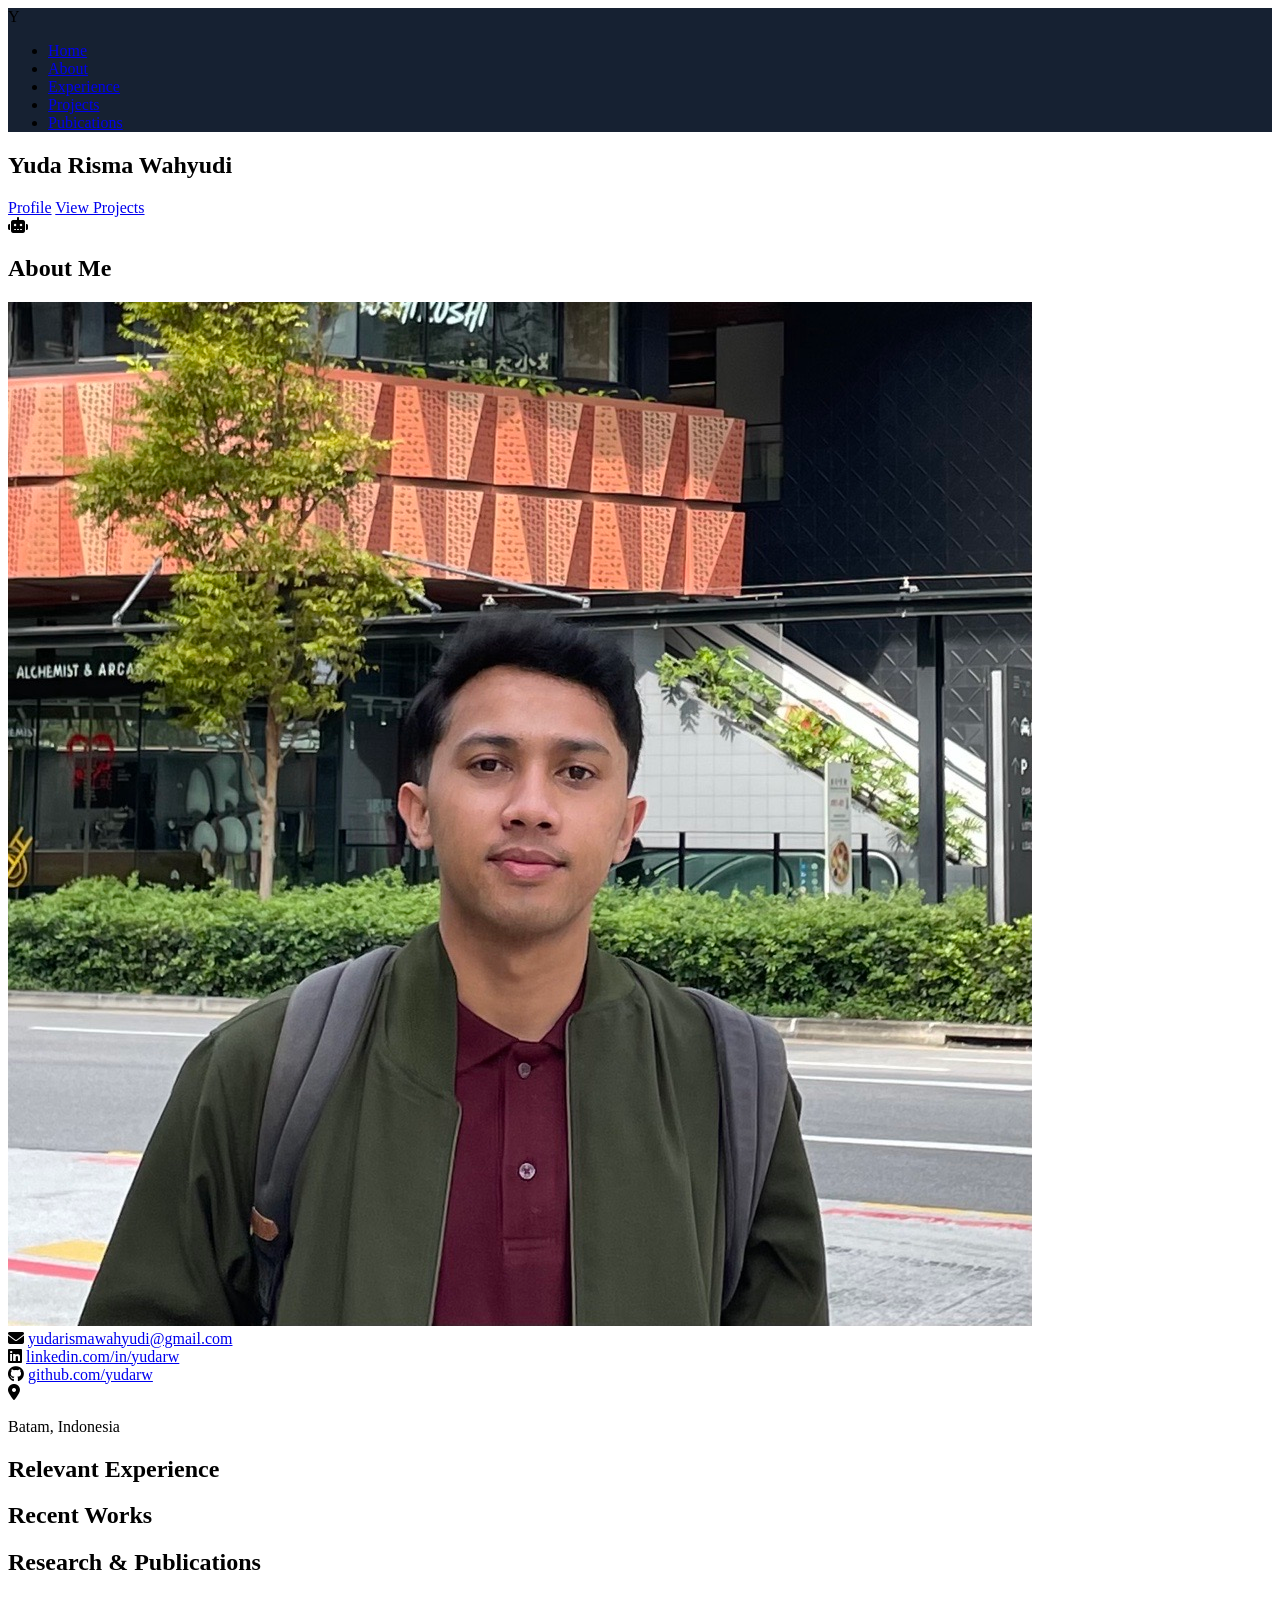
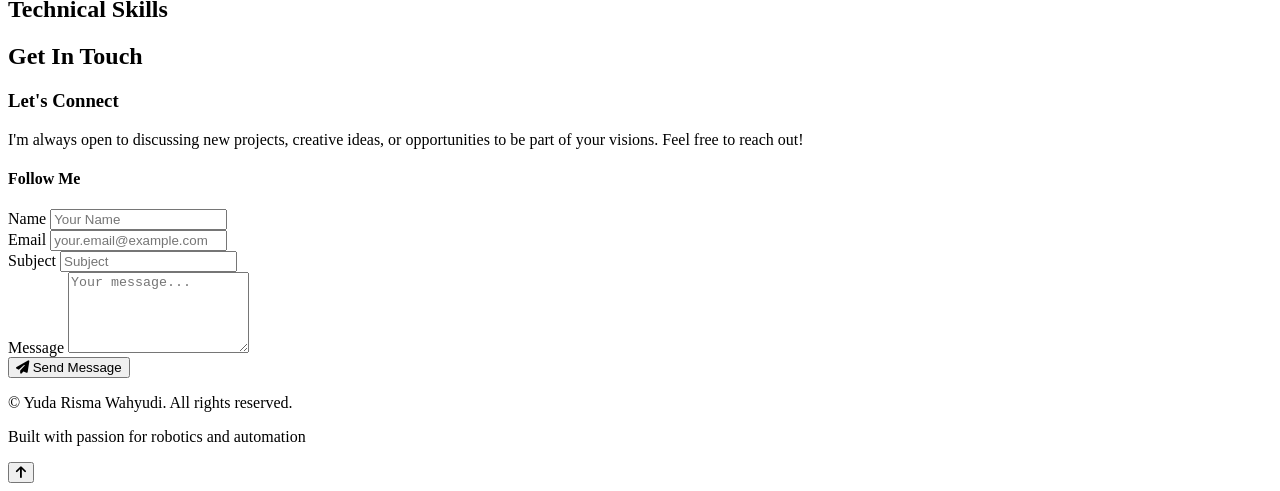
==== commit 431f2e10: "Update index.html" ====
--- a/index.html
+++ b/index.html
@@ -7,22 +7,27 @@
     <title>Yuda Risma Wahyudi | Robotic Software Engineer</title>
     <link rel="preconnect" href="https://fonts.googleapis.com">
     <link rel="preconnect" href="https://fonts.gstatic.com" crossorigin>
-    <link href="https://fonts.googleapis.com/css2?family=Inter:wght@300;400;500;600;700;800;900&family=Fira+Code:wght@400;500;600&display=swap" rel="stylesheet">
-    <link rel="stylesheet" href="assets/css/style.css">
+    <link href="https://fonts.googleapis.com/css2?family=Figtree:wght@300;400;500;600;700;800;900&family=Inter:wght@300;400;500;600;700;800;900&family=Fira+Code:wght@400;500;600&display=swap" rel="stylesheet">
+    <link href="https://fonts.googleapis.com/css2?family=Source+Sans+3:ital,wght@0,200..900;1,200..900&display=swap" rel="stylesheet">
+    <link rel="stylesheet" href="assets/css/styles.css">
     <link rel="stylesheet" href="https://cdnjs.cloudflare.com/ajax/libs/font-awesome/6.4.0/css/all.min.css">
 </head>
 <body>
     <!-- Navigation -->
     <nav class="navbar">
         <div class="container">
-            <div class="logo"><i class="fas fa-robot" style="margin-right: 10px;"></i></div>
+            <!-- <div class="logo"><i class="fas fa-robot" style="margin-right: 10px;">Yuda Risma Wahyudi</i></div> -->
+            <div class="logo">
+                <span class="logo-circle">Y</span>
+                <!-- <span class="logo-text">@yudarw</span> -->
+            </div>
             <ul class="nav-links">
                 <li><a href="#home">Home</a></li>
                 <li><a href="#about">About</a></li>
                 <li><a href="#experience">Experience</a></li>
                 <li><a href="#projects">Projects</a></li>
-                <li><a href="#skills">Skills</a></li>
-                <li><a href="#contact">Contact</a></li>
+                <li><a href="#research">Pubications</a></li>
+                <!-- <li><a href="#contact">Contact</a></li> -->
             </ul>
             <div class="hamburger">
                 <span></span>
@@ -39,8 +44,8 @@
             <p class="hero-subtitle" id="hero-subtitle"></p>
             <div class="hero-description" id="hero-description"></div>
             <div class="hero-buttons">
+                <a href="#about" class="btn btn-secondary">Profile</a>
                 <a href="#projects" class="btn btn-primary">View Projects</a>
-                <a href="#about" class="btn btn-secondary">Profile</a>
             </div>
             <div class="social-links" id="social-links"></div>
         </div>
@@ -96,7 +101,7 @@
     <!-- Experience Section -->
     <section id="experience" class="experience">
         <div class="container">
-            <h2 class="section-title">Work Experience</h2>
+            <h2 class="section-title">Relevant Experience</h2>
             <div class="timeline" id="experience-timeline"></div>
         </div>
     </section>
@@ -109,8 +114,16 @@
         </div>
     </section>
 
+    <!-- Research Section -->
+    <section id="research" class="research">
+        <div class="container">
+            <h2 class="section-title">Research & Publications</h2>
+            <div class="research-list" id="research-list"></div>
+        </div>
+    </section>
+
     <!-- Skills Section -->
-    <section id="skills" class="skills">
+    <section id="skills" class="skills d-none">
         <div class="container">
             <h2 class="section-title">Technical Skills</h2>
             <div class="skills-container" id="skills-container"></div>
@@ -122,9 +135,69 @@
         <div class="container">
             <h2 class="section-title">Get In Touch</h2>
             <div class="contact-content">
-                <div class="contact-info" id="contact-info"></div>
-                <div class="contact-form">
-                    <p class="contact-message">Feel free to reach out through any of the channels above. I'm always open to discussing new projects, creative ideas, or opportunities to be part of your visions.</p>
+                <div class="contact-left">
+                    <div class="contact-intro">
+                        <h3>Let's Connect</h3>
+                        <p>I'm always open to discussing new projects, creative ideas, or opportunities to be part of your visions. Feel free to reach out!</p>
+                    </div>
+                    
+                    <div class="contact-info-cards" style="display: none;">
+                        <div class="contact-card">
+                            <div class="contact-card-icon">
+                                <i class="fas fa-envelope"></i>
+                            </div>
+                            <div class="contact-card-content">
+                                <h4>Email</h4>
+                                <a href="mailto:yudarismawahyudi@gmail.com" id="contact-email">yudarismawahyudi@gmail.com</a>
+                            </div>
+                        </div>
+                        
+                        <div class="contact-card">
+                            <div class="contact-card-icon">
+                                <i class="fas fa-map-marker-alt"></i>
+                            </div>
+                            <div class="contact-card-content">
+                                <h4>Location</h4>
+                                <p id="contact-location">Batam, Indonesia</p>
+                            </div>
+                        </div>
+                    </div>
+                    
+                    <div class="contact-social">
+                        <h4>Follow Me</h4>
+                        <div class="social-links-contact" id="social-links-contact">
+                            <!-- Social links will be loaded here -->
+                        </div>
+                    </div>
+                </div>
+                
+                <div class="contact-right">
+                    <form class="contact-form" id="contact-form">
+                        <div class="form-group">
+                            <label for="name">Name</label>
+                            <input type="text" id="name" name="name" placeholder="Your Name" required>
+                        </div>
+                        
+                        <div class="form-group">
+                            <label for="email">Email</label>
+                            <input type="email" id="email" name="email" placeholder="your.email@example.com" required>
+                        </div>
+                        
+                        <div class="form-group">
+                            <label for="subject">Subject</label>
+                            <input type="text" id="subject" name="subject" placeholder="Subject" required>
+                        </div>
+                        
+                        <div class="form-group">
+                            <label for="message">Message</label>
+                            <textarea id="message" name="message" rows="5" placeholder="Your message..." required></textarea>
+                        </div>
+                        
+                        <button type="submit" class="btn btn-primary">
+                            <i class="fas fa-paper-plane"></i>
+                            Send Message
+                        </button>
+                    </form>
                 </div>
             </div>
         </div>
@@ -143,9 +216,7 @@
         <i class="fas fa-arrow-up"></i>
     </button>
 
-    <script src="config/config.js"></script>
+    <script src="assets/js/config.js"></script>
     <script src="assets/js/main.js"></script>
 </body>
 </html>
-
-
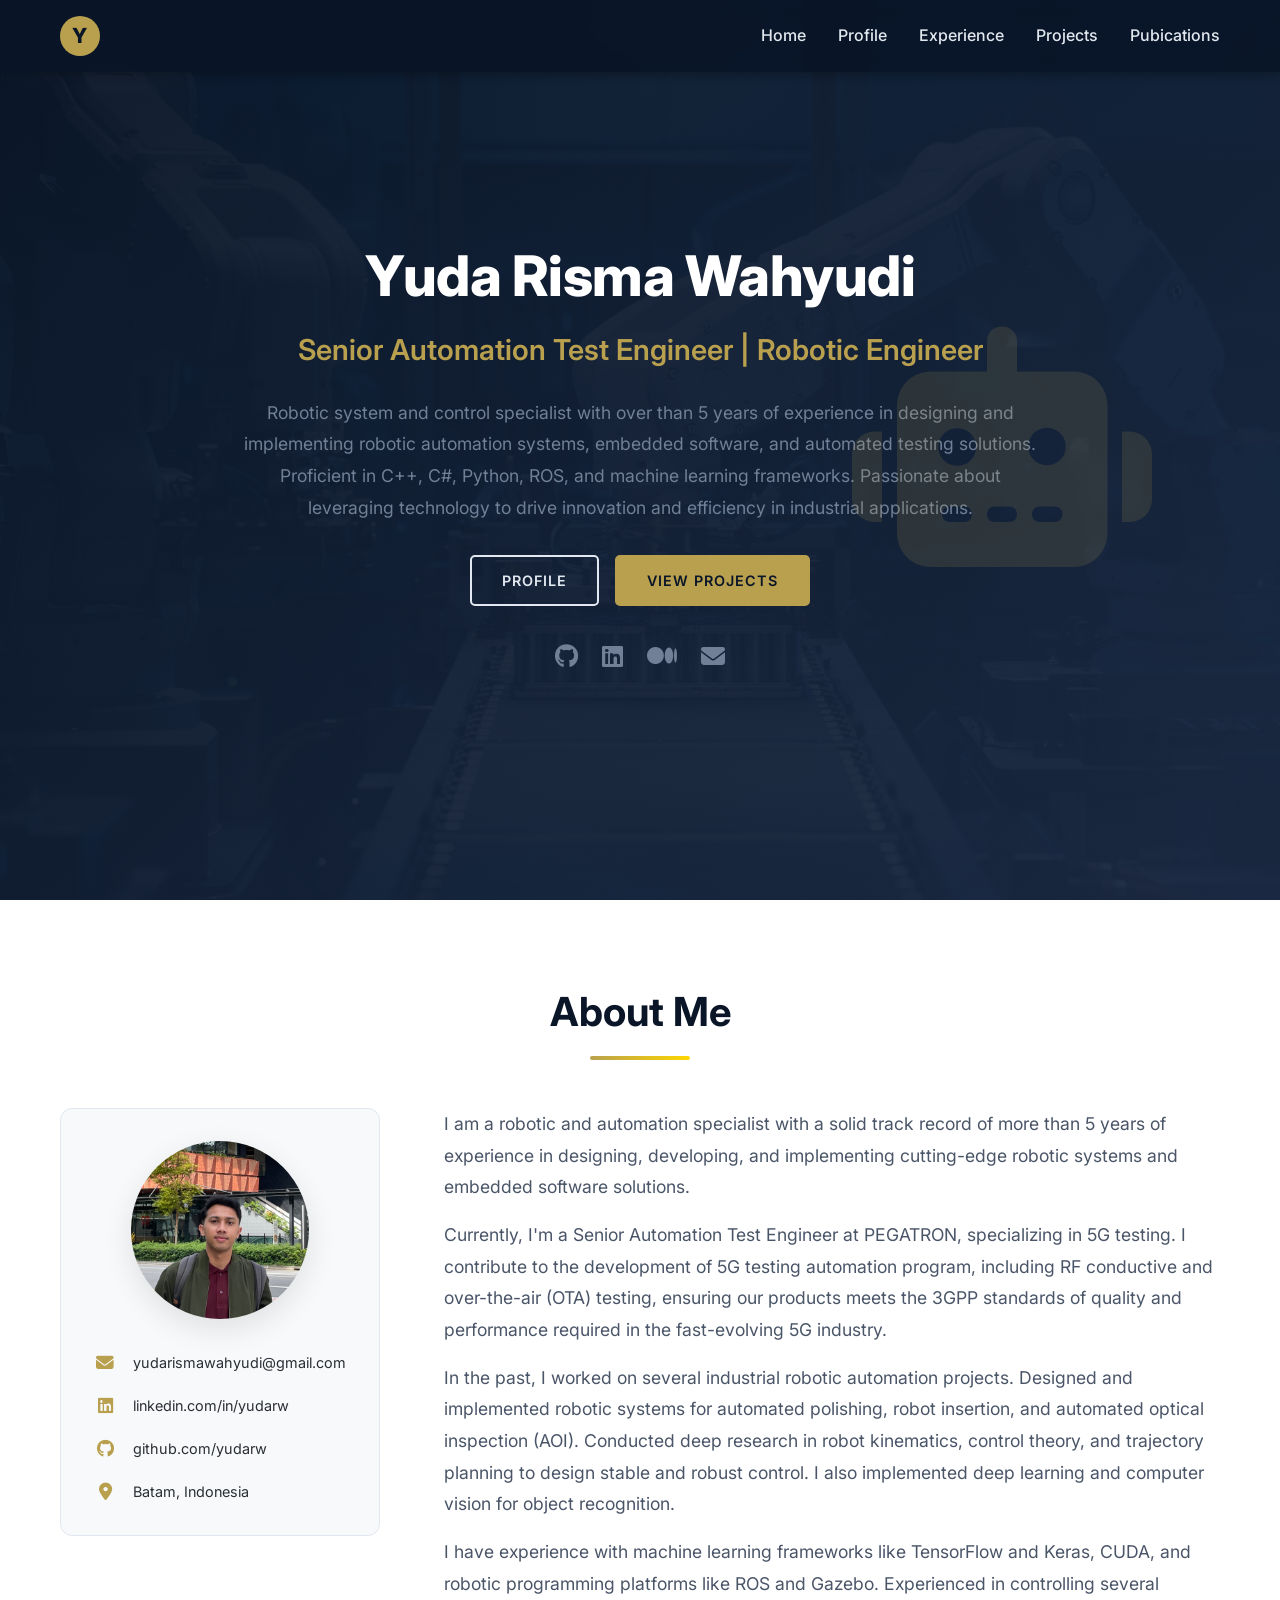
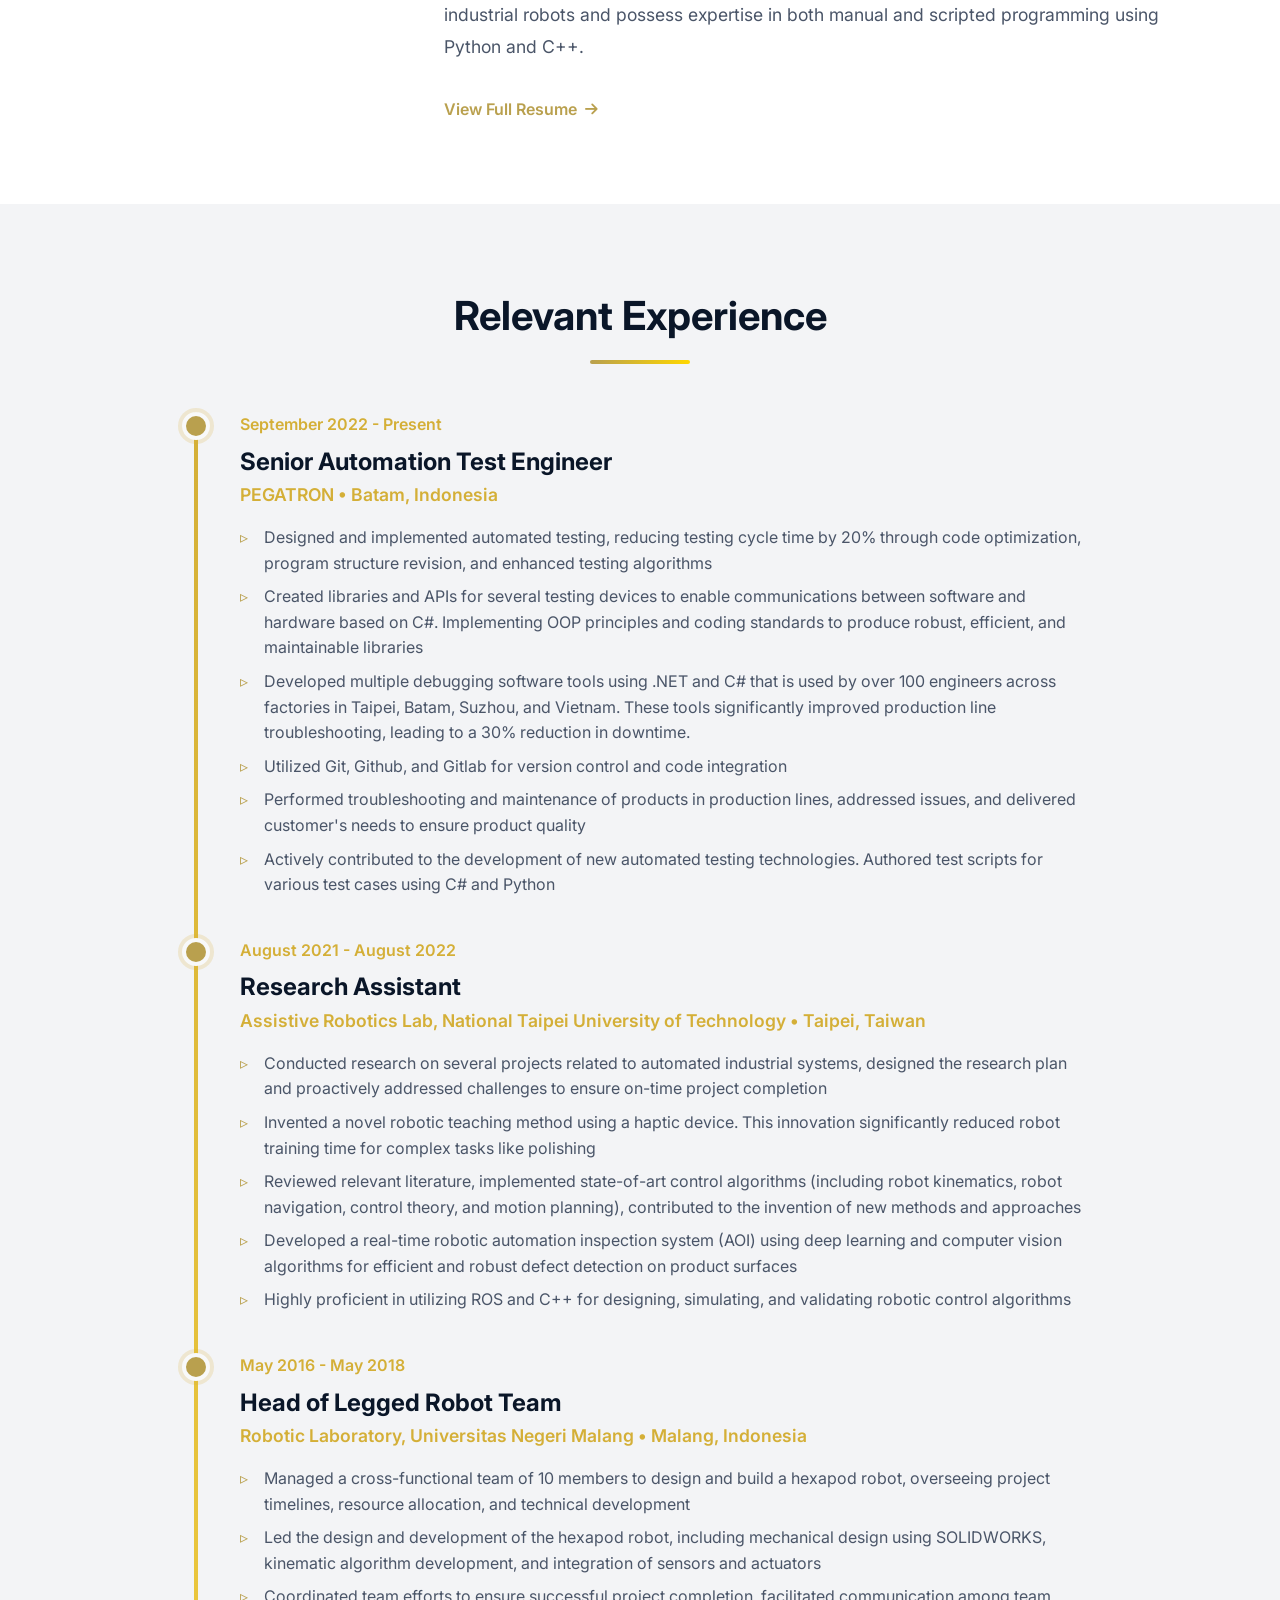
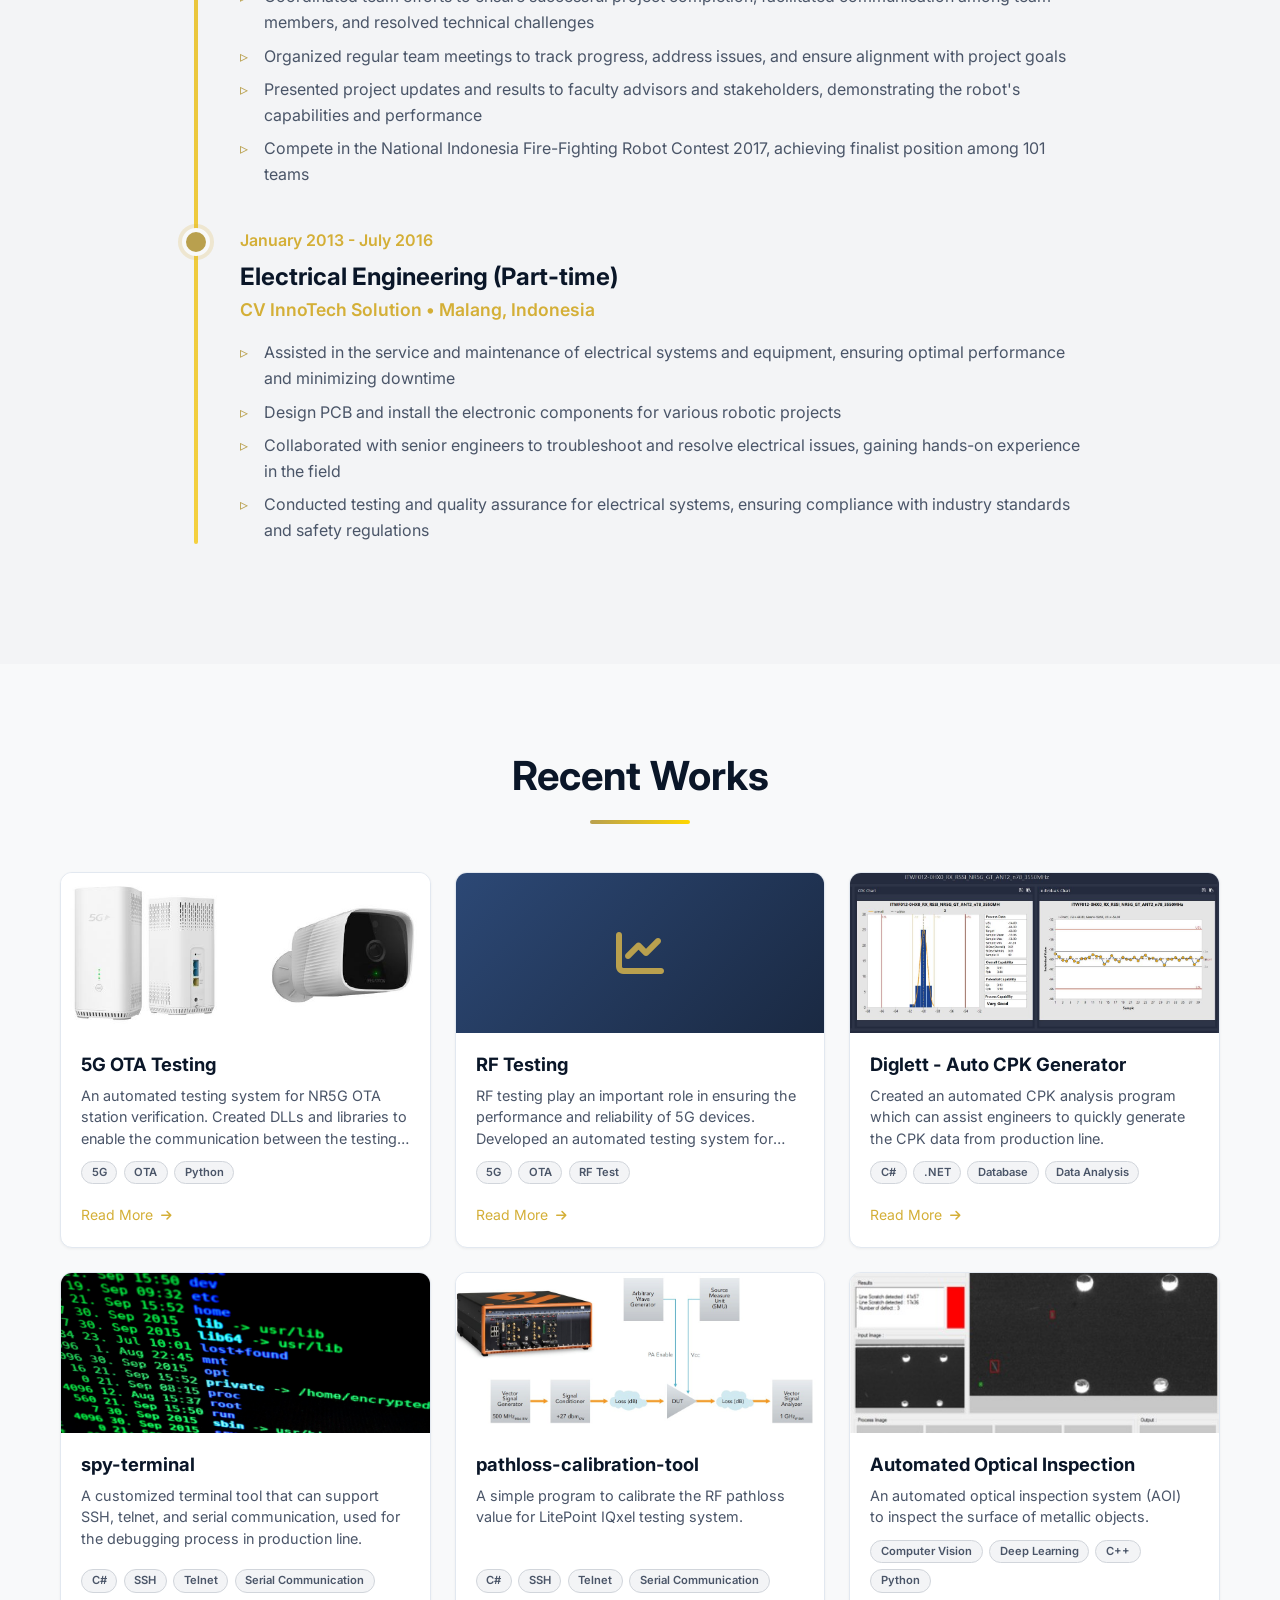
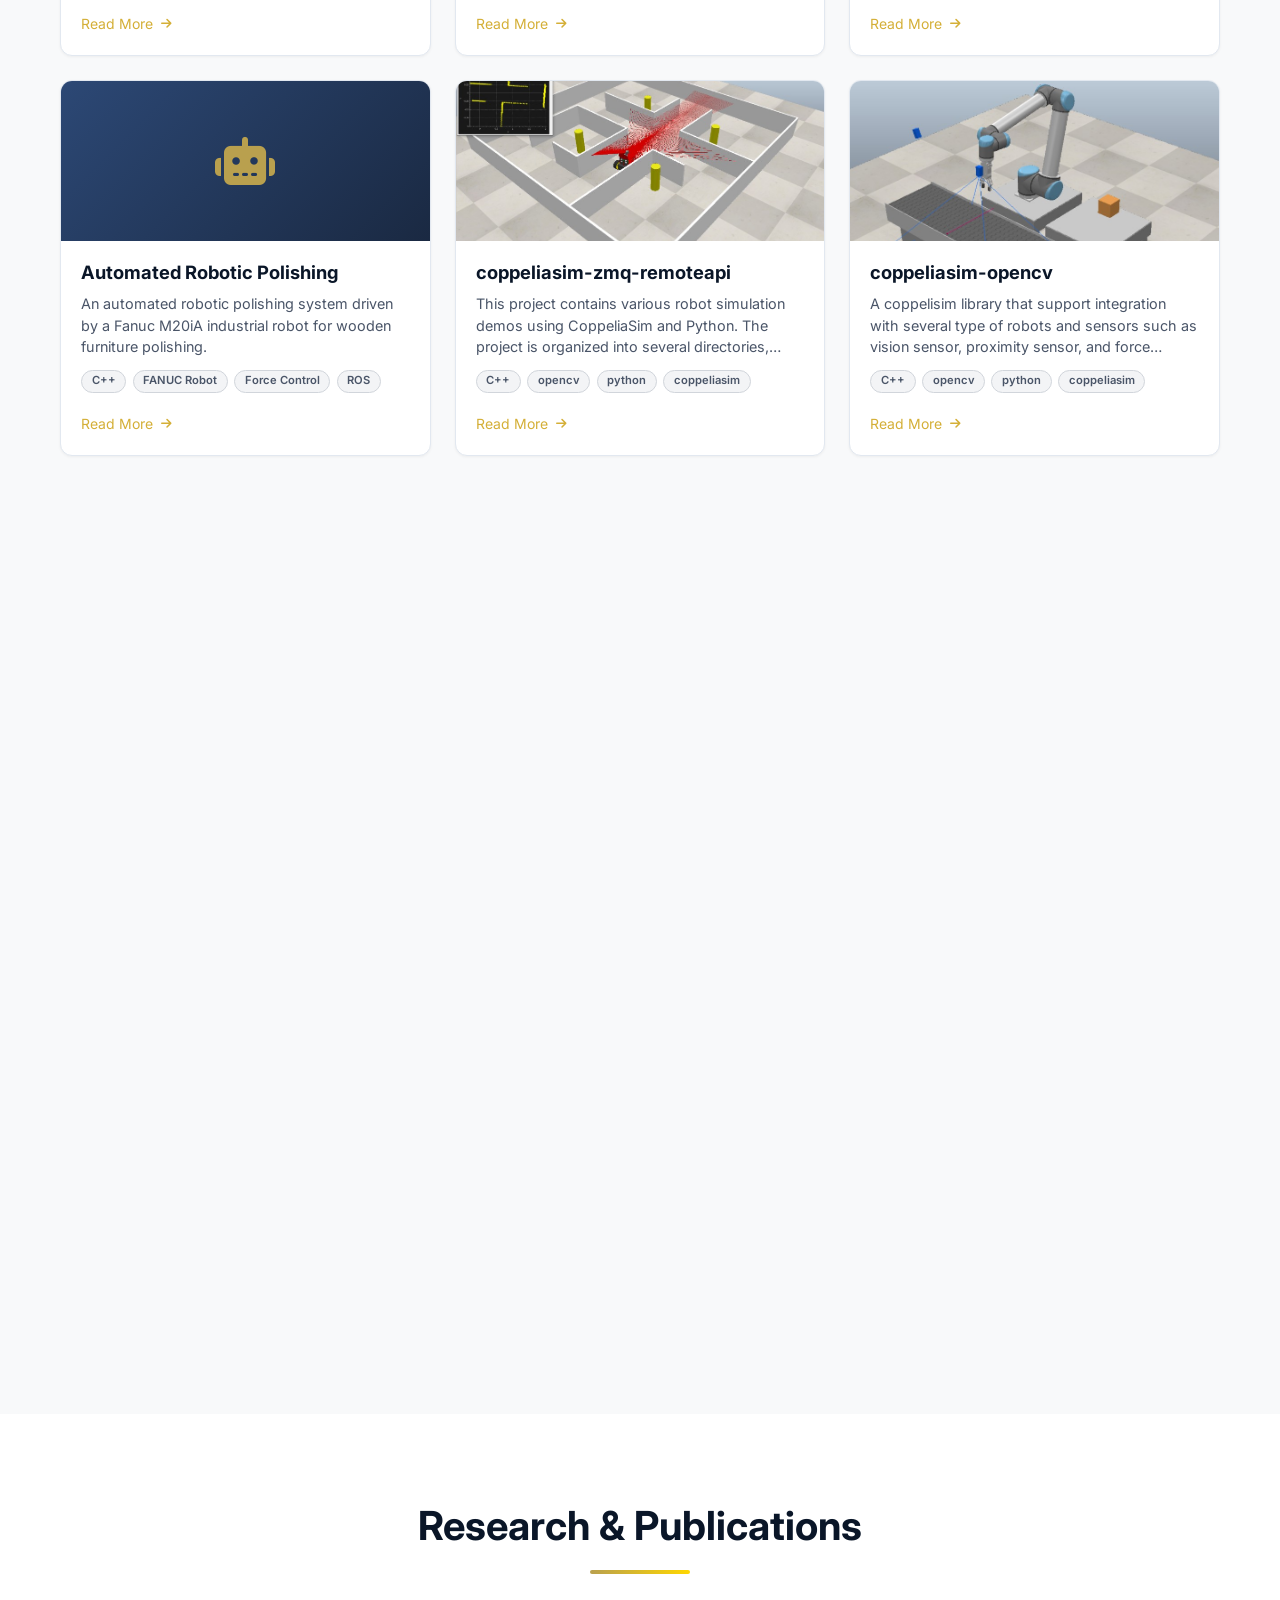
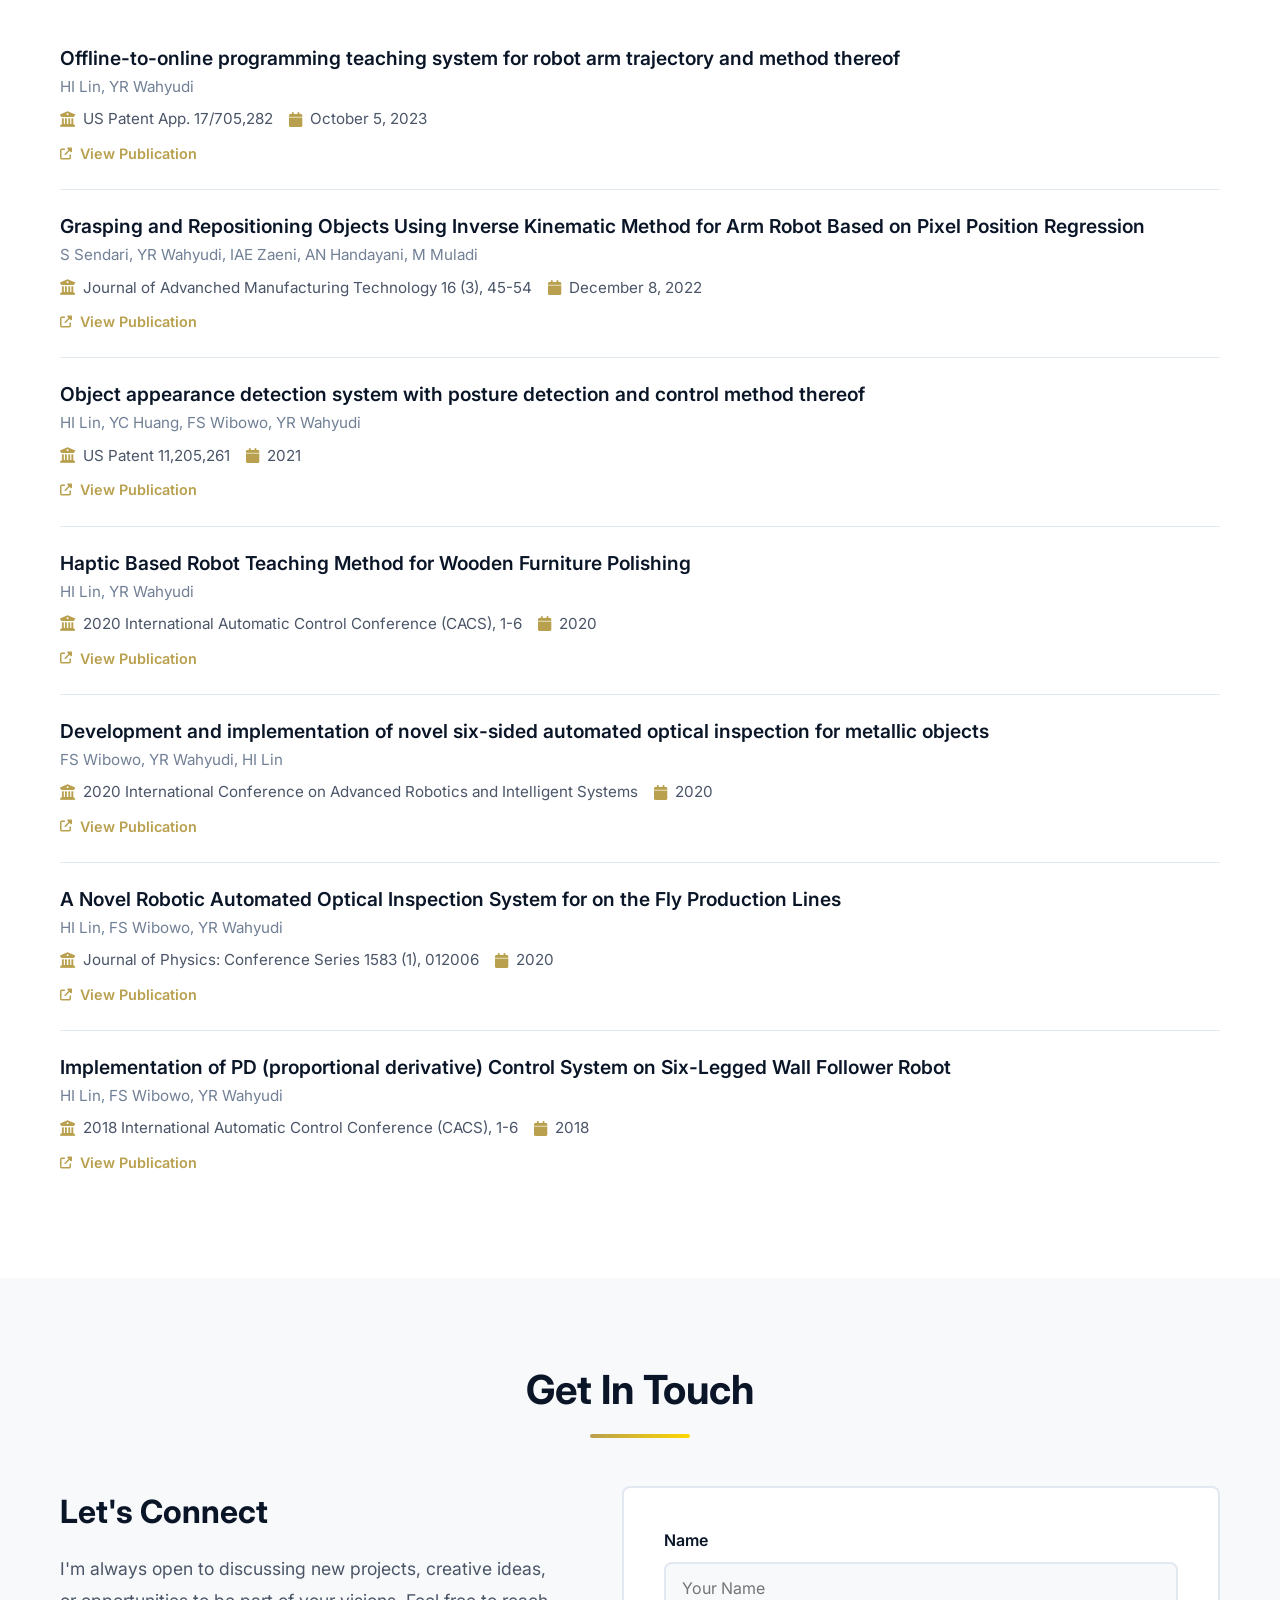
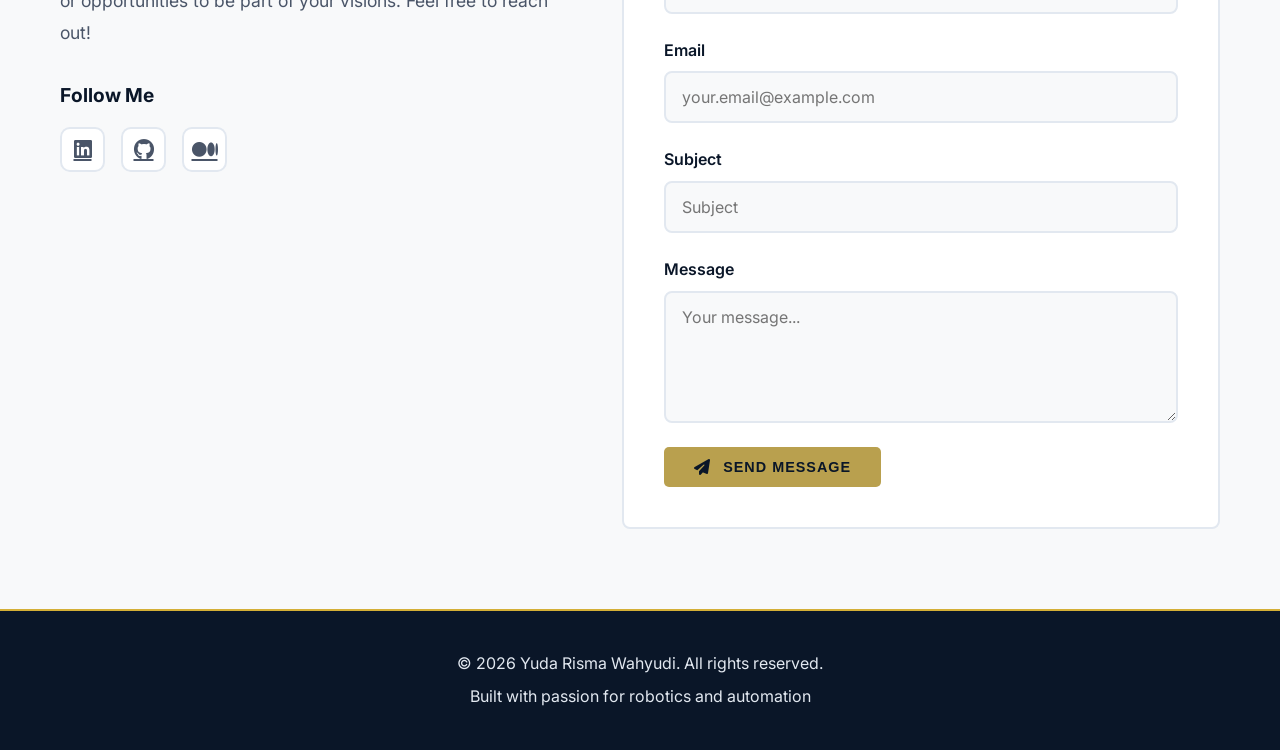
==== commit b9674854: "Update index.html" ====
--- a/index.html
+++ b/index.html
@@ -23,7 +23,7 @@
             </div>
             <ul class="nav-links">
                 <li><a href="#home">Home</a></li>
-                <li><a href="#about">About</a></li>
+                <li><a href="#about">Profile</a></li>
                 <li><a href="#experience">Experience</a></li>
                 <li><a href="#projects">Projects</a></li>
                 <li><a href="#research">Pubications</a></li>
--- a/assets/css/styles.css
+++ b/assets/css/styles.css
@@ -0,0 +1,1352 @@
+/* ===========================
+   GLOBAL STYLES & VARIABLES
+   =========================== */
+:root {
+    /* Color Palette */
+    --primary-dark-blue: #0a1628;
+    --secondary-dark-blue: #1a2942;
+    --accent-blue: #2c4875;
+    --dark-gray: #2a2e35;
+    --medium-gray: #4a5568;
+    --light-gray: #718096;
+    --very-light-gray: #e2e8f0;
+    --gold: #b9a04e;
+    --light-gold: #f4d03f;
+    --yellow: #ffd700;
+    --red-accent: #e74c3c;
+    --white: #ffffff;
+    
+    /* Fonts */
+    --font-primary: -apple-system, 'Inter', 'Figtree','Source Sans 3', 'Segoe UI', sans-serif;
+    --font-mono: 'Fira Code', 'Courier New', monospace;
+    
+    /* Spacing */
+    --section-padding: 80px 20px;
+    --container-max-width: 1200px;
+    
+    /* Transitions */
+    --transition: all 0.3s ease;
+}
+
+* {
+    margin: 0;
+    padding: 0;
+    box-sizing: border-box;
+}
+
+html {
+    scroll-behavior: smooth;
+}
+
+body {
+    font-family: var(--font-primary);
+    background-color: #f8f9fa;
+    color: #2a2e35;
+    line-height: 1.6;
+    overflow-x: hidden;
+}
+
+.container {
+    max-width: var(--container-max-width);
+    margin: 0 auto;
+    padding: 0 20px;
+}
+
+.d-none {
+    display: none;
+}
+
+/* ===========================
+   NAVIGATION
+   =========================== */
+.navbar {
+    position: fixed;
+    top: 0;
+    width: 100%;
+    background: rgba(10, 22, 40, 0.95);
+    backdrop-filter: blur(10px);
+    z-index: 1000;
+    padding: 1rem 0;
+    box-shadow: 0 2px 10px rgba(0, 0, 0, 0.3);
+}
+
+.navbar .container {
+    display: flex;
+    justify-content: space-between;
+    align-items: center;
+}
+
+.logo {
+    display: flex;
+    align-items: center;
+    gap: 1rem;
+    font-size: 1.5rem;
+    font-weight: bold;
+    color: var(--gold);
+}
+
+.logo-circle {
+    width: 40px;
+    height: 40px;
+    border-radius: 50%;
+    background: var(--gold);
+    color: var(--primary-dark-blue);
+    display: flex;
+    align-items: center;
+    justify-content: center;
+    font-size: 1.3rem;
+    font-weight: 800;
+    letter-spacing: 1px;
+}
+
+.logo-text {
+    color: var(--white);
+}
+
+.nav-links {
+    display: flex;
+    list-style: none;
+    gap: 2rem;
+}
+
+.nav-links a {
+    color: var(--very-light-gray);
+    text-decoration: none;
+    font-weight: 500;
+    transition: var(--transition);
+    position: relative;
+}
+
+.nav-links a::after {
+    content: '';
+    position: absolute;
+    bottom: -5px;
+    left: 0;
+    width: 0;
+    height: 2px;
+    background: var(--gold);
+    transition: var(--transition);
+}
+
+.nav-links a:hover {
+    color: var(--gold);
+}
+
+.nav-links a:hover::after {
+    width: 100%;
+}
+
+.hamburger {
+    display: none;
+    flex-direction: column;
+    cursor: pointer;
+    gap: 4px;
+}
+
+.hamburger span {
+    width: 25px;
+    height: 3px;
+    background: var(--gold);
+    transition: var(--transition);
+}
+
+/* ===========================
+   HERO SECTION
+   =========================== */
+.hero {
+    min-height: 100vh;
+    display: flex;
+    align-items: center;
+    justify-content: center;
+    padding: var(--section-padding);
+    padding-top: 100px;
+    background: linear-gradient(135deg, var(--primary-dark-blue) 0%, var(--secondary-dark-blue) 100%);
+    position: relative;
+    overflow: hidden;
+}
+
+.hero::before {
+    content: '';
+    position: absolute;
+    top: 0;
+    left: 0;
+    right: 0;
+    bottom: 0;
+    background-image: url('../images/robotic-wallpaper.jpeg');
+    background-size: cover;
+    background-position: center;
+    background-repeat: no-repeat;
+    opacity: 0.3;
+    z-index: 0;
+}
+
+.hero::after {
+    content: '';
+    position: absolute;
+    top: 0;
+    left: 0;
+    right: 0;
+    bottom: 0;
+    background: linear-gradient(135deg, rgba(10, 22, 40, 0.85) 0%, rgba(26, 41, 66, 0.85) 100%);
+    z-index: 1;
+}
+
+@keyframes pulse {
+    0%, 100% { opacity: 0.5; }
+    50% { opacity: 0.8; }
+}
+
+.hero-content {
+    max-width: 800px;
+    z-index: 2;
+    text-align: center;
+    position: relative;
+}
+
+.hero h1 {
+    font-size: 3.5rem;
+    font-weight: 800;
+    margin-bottom: 1rem;
+    color: var(--white);
+    letter-spacing: -0.5px;
+    line-height: 1.2;
+}
+
+.hero-subtitle {
+    font-size: 1.8rem;
+    color: var(--gold);
+    margin-bottom: 1.5rem;
+    font-weight: 600;
+}
+
+.hero-description {
+    font-size: 1.1rem;
+    color: var(--light-gray);
+    margin-bottom: 2rem;
+    line-height: 1.8;
+}
+
+.hero-buttons {
+    display: flex;
+    gap: 1rem;
+    justify-content: center;
+    flex-wrap: wrap;
+    margin-bottom: 2rem;
+}
+
+.btn {
+    padding: 12px 30px;
+    text-decoration: none;
+    border-radius: 5px;
+    font-weight: 600;
+    transition: var(--transition);
+    display: inline-block;
+    text-transform: uppercase;
+    letter-spacing: 1px;
+    font-size: 0.9rem;
+}
+
+.btn-primary {
+    background: var(--gold);
+    color: var(--primary-dark-blue);
+    border: 2px solid var(--gold);
+}
+
+.btn-primary:hover {
+    background: transparent;
+    color: var(--gold);
+    transform: translateY(-2px);
+    box-shadow: 0 5px 15px rgba(212, 175, 55, 0.3);
+}
+
+.btn-secondary {
+    background: transparent;
+    color: var(--very-light-gray);
+    border: 2px solid var(--very-light-gray);
+}
+
+.btn-secondary:hover {
+    background: var(--very-light-gray);
+    color: var(--primary-dark-blue);
+    transform: translateY(-2px);
+}
+
+.social-links {
+    display: flex;
+    gap: 1.5rem;
+    justify-content: center;
+    font-size: 1.5rem;
+}
+
+.social-links a {
+    color: var(--light-gray);
+    transition: var(--transition);
+}
+
+.social-links a:hover {
+    color: var(--gold);
+    transform: translateY(-3px);
+}
+
+.hero-animation {
+    position: absolute;
+    right: 10%;
+    top: 50%;
+    transform: translateY(-50%);
+    opacity: 0.15;
+    z-index: 2;
+}
+
+.robot-icon {
+    font-size: 15rem;
+    color: var(--gold);
+    animation: float 6s ease-in-out infinite;
+}
+
+@keyframes float {
+    0%, 100% { transform: translateY(0); }
+    50% { transform: translateY(-20px); }
+}
+
+/* ===========================
+   SECTION TITLES
+   =========================== */
+.section-title {
+    font-size: 2.5rem;
+    text-align: center;
+    margin-bottom: 3rem;
+    color: #0a1628;
+    position: relative;
+    padding-bottom: 1rem;
+}
+
+.section-title::after {
+    content: '';
+    position: absolute;
+    bottom: 0;
+    left: 50%;
+    transform: translateX(-50%);
+    width: 100px;
+    height: 4px;
+    background: linear-gradient(90deg, var(--gold), var(--yellow));
+    border-radius: 2px;
+}
+
+/* ===========================
+   ABOUT SECTION
+   =========================== */
+.about {
+    padding: var(--section-padding);
+    background: #ffffff;
+}
+
+.about-content {
+    display: grid;
+    grid-template-columns: 320px 1fr;
+    gap: 4rem;
+    align-items: start;
+}
+
+.profile-card {
+    background: #f8f9fa;
+    border-radius: 12px;
+    padding: 2rem;
+    border: 1px solid #e2e8f0;
+}
+
+.profile-image {
+    width: 70%;
+    aspect-ratio: 1;
+    border-radius: 50%;
+    overflow: hidden;
+    /* border: 4px solid var(--gold); */
+    box-shadow: 0 10px 30px rgba(0, 0, 0, 0.1);
+    margin: 0 auto 2rem auto;
+}
+
+.profile-image img {
+    width: 100%;
+    height: 100%;
+    object-fit: cover;
+    display: block;
+}
+
+.profile-info {
+    display: flex;
+    flex-direction: column;
+    gap: 1.25rem;
+}
+
+.profile-item {
+    display: flex;
+    align-items: center;
+    gap: 1rem;
+    font-size: 0.9rem;
+    color: var(--text-color);
+}
+
+.profile-item i {
+    color: var(--gold);
+    font-size: 1.1rem;
+    width: 24px;
+    text-align: center;
+    flex-shrink: 0;
+}
+
+.profile-item a {
+    color: var(--text-color);
+    text-decoration: none;
+    transition: color 0.3s ease;
+    word-break: break-all;
+}
+
+.profile-item a:hover {
+    color: var(--gold);
+}
+
+.profile-item span {
+    color: var(--text-color);
+}
+
+.btn-download-resume {
+    display: inline-flex;
+    align-items: center;
+    justify-content: center;
+    gap: 0.75rem;
+    padding: 1rem 1.5rem;
+    background: var(--gold);
+    color: #0a1628;
+    text-decoration: none;
+    font-weight: 600;
+    font-size: 1rem;
+    border-radius: 8px;
+    transition: var(--transition);
+    box-shadow: 0 4px 12px rgba(212, 175, 55, 0.3);
+}
+
+.btn-download-resume:hover {
+    background: #0a1628;
+    color: var(--gold);
+    transform: translateY(-2px);
+    box-shadow: 0 6px 20px rgba(212, 175, 55, 0.4);
+}
+
+.btn-download-resume i {
+    font-size: 1.1rem;
+}
+
+.about-text {
+    font-size: 1.1rem;
+    line-height: 1.8;
+    color: #4a5568;
+}
+
+.about-text p {
+    margin-bottom: 1rem;
+}
+
+.resume-link {
+    display: inline-flex;
+    align-items: center;
+    gap: 0.5rem;
+    color: var(--gold);
+    text-decoration: none;
+    font-weight: 600;
+    font-size: 1rem;
+    margin-top: 1rem;
+    transition: var(--transition);
+}
+
+.resume-link:hover {
+    color: #0a1628;
+    gap: 0.75rem;
+}
+
+.resume-link i {
+    font-size: 0.9rem;
+}
+
+/* ===========================
+   EXPERIENCE SECTION
+   =========================== */
+.experience {
+    padding: var(--section-padding);
+    background: #F3F4F6;
+}
+
+.timeline {
+    position: relative;
+    max-width: 900px;
+    margin: 0 auto;
+}
+
+.timeline::before {
+    content: '';
+    position: absolute;
+    left: 4px;
+    top: 0;
+    width: 4px;
+    height: 100%;
+    background: linear-gradient(180deg, #d4af37 0%, #f4d03f 100%);
+    border-radius: 2px;
+}
+
+.timeline-item {
+    margin-bottom: 2.5rem;
+    position: relative;
+    padding-left: 50px;
+}
+
+.timeline-item::before {
+    content: '';
+    position: absolute;
+    left: -8px;
+    top: 0;
+    width: 20px;
+    height: 20px;
+    background: var(--gold);
+    border-radius: 50%;
+    border: 4px solid #f8f9fa;
+    z-index: 1;
+    box-shadow: 0 0 0 4px rgba(212, 175, 55, 0.2);
+}
+
+.timeline-content {
+    padding: 0;
+    border: none;
+    background: transparent;
+    box-shadow: none;
+}
+
+.timeline-content:hover {
+    border-color: transparent;
+    box-shadow: none;
+    transform: none;
+}
+
+.timeline-date {
+    color: #d4af37;
+    font-weight: 600;
+    font-size: 1rem;
+    margin-bottom: 0.5rem;
+    display: inline-block;
+    background: transparent;
+    padding: 0;
+    border-radius: 0;
+}
+
+.timeline-content h3 {
+    color: #0a1628;
+    font-size: 1.5rem;
+    font-weight: 700;
+    margin-bottom: 0.25rem;
+    line-height: 1.3;
+}
+
+.timeline-content h4 {
+    color: #d4af37;
+    font-size: 1.1rem;
+    font-weight: 600;
+    margin-bottom: 1rem;
+}
+
+.timeline-content ul {
+    list-style: none;
+    margin-top: 1rem;
+}
+
+.timeline-content li {
+    color: #4a5568;
+    margin-bottom: 0.5rem;
+    padding-left: 1.5rem;
+    position: relative;
+}
+
+.timeline-content li::before {
+    content: '▹';
+    position: absolute;
+    left: 0;
+    color: var(--gold);
+}
+
+/* ===========================
+   EDUCATION SECTION
+   =========================== */
+.education {
+    padding: var(--section-padding);
+    background: #ffffff;
+}
+
+.education-grid {
+    display: grid;
+    grid-template-columns: repeat(auto-fit, minmax(300px, 1fr));
+    gap: 2rem;
+    max-width: 900px;
+    margin: 0 auto;
+}
+
+.education-card {
+    background: #f8f9fa;
+    padding: 2.5rem;
+    border-radius: 10px;
+    border: 2px solid #e2e8f0;
+    transition: var(--transition);
+    text-align: center;
+    box-shadow: 0 2px 10px rgba(0, 0, 0, 0.05);
+}
+
+.education-card:hover {
+    border-color: var(--gold);
+    transform: translateY(-5px);
+    box-shadow: 0 10px 30px rgba(212, 175, 55, 0.2);
+}
+
+.education-icon {
+    font-size: 3rem;
+    color: var(--gold);
+    margin-bottom: 1rem;
+}
+
+.education-card h3 {
+    color: #0a1628;
+    font-size: 1.3rem;
+    margin-bottom: 0.5rem;
+}
+
+.education-card h4 {
+    color: #d4af37;
+    font-size: 1.1rem;
+    margin-bottom: 1rem;
+}
+
+.education-card p {
+    color: #4a5568;
+    font-size: 0.9rem;
+}
+
+/* ===========================
+   PROJECTS SECTION
+   =========================== */
+.projects {
+    padding: var(--section-padding);
+    background: #f8f9fa;
+}
+
+.projects-grid {
+    display: grid;
+    grid-template-columns: repeat(auto-fill, minmax(280px, 1fr));
+    gap: 1.5rem;
+}
+
+.project-card {
+    background: #ffffff;
+    border-radius: 12px;
+    overflow: hidden;
+    border: 1px solid #e2e8f0;
+    transition: var(--transition);
+    box-shadow: 0 1px 3px rgba(0, 0, 0, 0.05);
+    display: flex;
+    flex-direction: column;
+    height: 100%;
+}
+
+.project-card:hover {
+    border-color: #d4af37;
+    transform: translateY(-4px);
+    box-shadow: 0 8px 20px rgba(0, 0, 0, 0.1);
+}
+
+.project-content {
+    padding: 1.25rem;
+    display: flex;
+    flex-direction: column;
+    flex-grow: 1;
+}
+
+.project-content h3 {
+    color: #0a1628;
+    font-size: 1.15rem;
+    font-weight: 700;
+    margin-bottom: 0.5rem;
+    line-height: 1.3;
+}
+
+.project-content h3 a {
+    color: #0a1628;
+    text-decoration: none;
+    /* transition: var(--transition); */
+}
+
+.project-content h3 a:hover {
+    color: var(--gold);
+}
+
+.project-image {
+    width: 100%;
+    height: 160px;
+    background: linear-gradient(135deg, #2c4875 0%, #1a2942 100%);
+    display: flex;
+    align-items: center;
+    justify-content: center;
+    font-size: 3rem;
+    color: var(--gold);
+    position: relative;
+    overflow: hidden;
+}
+
+.project-image img {
+    width: 100%;
+    height: 100%;
+    object-fit: cover;
+    display: block;
+    background: var(--dark-gray);
+}
+
+.project-image i {
+    position: absolute;
+    z-index: 0;
+}
+
+.project-content p {
+    color: #4a5568;
+    font-size: 0.9rem;
+    line-height: 1.5;
+    margin-bottom: 0.75rem;
+    display: -webkit-box;
+    -webkit-line-clamp: 3;
+    line-clamp: 3;
+    -webkit-box-orient: vertical;
+    overflow: hidden;
+    flex-grow: 1;
+}
+
+.project-tags {
+    display: flex;
+    flex-wrap: wrap;
+    gap: 0.4rem;
+    margin-bottom: 0.75rem;
+}
+
+/* .project-tag {
+    background: #fffbf0;
+    color: #0a1628;
+    border: 1px solid var(--light-gold);
+    padding: 0.25rem 0.6rem;
+    border-radius: 16px;
+    font-size: 0.7rem;
+    font-weight: 600;
+} */
+
+.project-tag {
+    background: #f3f4f6;
+    color: #4a5568;
+    border: 1px solid #d1d5db;
+    padding: 0.1rem 0.6rem;
+    border-radius: 16px;
+    font-size: 0.7rem;
+    font-weight: 600;
+}
+
+.project-read-more {
+    display: inline-flex;
+    align-items: center;
+    gap: 0.5rem;
+    color: #d4af37;
+    text-decoration: none;
+    /* font-weight: 600; */
+    font-size: 0.875rem;
+    margin-top: auto;
+    padding-top: 0.5rem;
+    transition: var(--transition);
+}
+
+.project-read-more:hover {
+    color: #0a1628;
+    gap: 0.75rem;
+}
+
+.project-read-more i {
+    font-size: 0.75rem;
+}
+
+/* ===========================
+   RESEARCH SECTION
+   =========================== */
+.research {
+    padding: var(--section-padding);
+    background: #ffffff;
+}
+
+.research-list {
+    max-width: 100%;
+    margin: 0 auto;
+}
+
+.research-item {
+    display: flex;
+    gap: 1.5rem;
+    padding: 1.5rem 0;
+    background: transparent;
+    border-radius: 0;
+    border: none;
+    border-bottom: 1px solid #e2e8f0;
+    margin-bottom: 0;
+    transition: var(--transition);
+}
+
+.research-item:last-child {
+    border-bottom: none;
+}
+
+.research-item:hover {
+    border-color: var(--gold);
+    box-shadow: none;
+}
+
+.research-type {
+    display: flex;
+    flex-direction: column;
+    align-items: center;
+    gap: 0.5rem;
+    min-width: 80px;
+}
+
+.research-type i {
+    font-size: 2rem;
+    color: var(--gold);
+}
+
+.research-type span {
+    font-size: 0.85rem;
+    font-weight: 600;
+    color: #718096;
+    text-transform: uppercase;
+    letter-spacing: 0.5px;
+}
+
+.research-content {
+    flex: 1;
+}
+
+.research-title {
+    font-size: 1.2rem;
+    font-weight: 600;
+    color: #0a1628;
+    margin-bottom: 0.25rem;
+    line-height: 1.3;
+}
+
+.research-title a {
+    color: #0a1628;
+    text-decoration: none;
+    transition: var(--transition);
+}
+
+.research-title a:hover {
+    color: var(--gold);
+}
+
+.research-authors {
+    color: #718096;
+    font-size: 0.95rem;
+    margin-bottom: 0.5rem;
+    /* font-style: italic; */
+}
+
+.research-meta {
+    display: flex;
+    flex-wrap: wrap;
+    gap: 1rem;
+    margin-bottom: 0.5rem;
+}
+
+.research-venue,
+.research-date {
+    display: flex;
+    align-items: center;
+    gap: 0.5rem;
+    font-size: 0.95rem;
+    color: #4a5568;
+}
+
+.research-venue i,
+.research-date i {
+    color: var(--gold);
+    font-size: 0.95rem;
+}
+
+.research-link {
+    display: inline-flex;
+    align-items: center;
+    gap: 0.5rem;
+    color: var(--gold);
+    text-decoration: none;
+    font-weight: 600;
+    font-size: 0.9rem;
+    transition: var(--transition);
+}
+
+.research-link:hover {
+    color: #0a1628;
+    gap: 0.75rem;
+}
+
+.research-link i {
+    font-size: 0.75rem;
+}
+
+/* ===========================
+   SKILLS SECTION
+   =========================== */
+.skills {
+    padding: var(--section-padding);
+    background: #f8f9fa;
+}
+
+.skills-container {
+    display: grid;
+    gap: 2rem;
+}
+
+.skill-category {
+    background: #f8f9fa;
+    padding: 2rem;
+    border-radius: 10px;
+    border: 2px solid #e2e8f0;
+    box-shadow: 0 2px 10px rgba(0, 0, 0, 0.05);
+}
+
+.skill-category h3 {
+    color: var(--gold);
+    font-size: 1.5rem;
+    margin-bottom: 1.5rem;
+    display: flex;
+    align-items: center;
+    gap: 0.5rem;
+}
+
+.skill-category h3 i {
+    font-size: 1.3rem;
+}
+
+.skills-list {
+    display: grid;
+    grid-template-columns: repeat(auto-fit, minmax(200px, 1fr));
+    gap: 1rem;
+}
+
+.skill-item {
+    background: #ffffff;
+    padding: 1rem;
+    border-radius: 8px;
+    border: 1px solid #e2e8f0;
+    transition: var(--transition);
+}
+
+.skill-item:hover {
+    border-color: var(--gold);
+    transform: translateX(5px);
+}
+
+.skill-item-header {
+    display: flex;
+    justify-content: space-between;
+    align-items: center;
+    margin-bottom: 0.5rem;
+}
+
+.skill-name {
+    color: #0a1628;
+    font-weight: 600;
+}
+
+.skill-level {
+    color: var(--gold);
+    font-size: 0.9rem;
+}
+
+.skill-bar {
+    height: 6px;
+    background: #e2e8f0;
+    border-radius: 3px;
+    overflow: hidden;
+}
+
+.skill-progress {
+    height: 100%;
+    background: linear-gradient(90deg, var(--gold), var(--yellow));
+    border-radius: 3px;
+    transition: width 1s ease;
+}
+
+/* ===========================
+   CONTACT SECTION
+   =========================== */
+.contact {
+    padding: var(--section-padding);
+    background: #f8f9fa;
+}
+
+.contact-content {
+    display: grid;
+    grid-template-columns: 1fr 1.2fr;
+    gap: 4rem;
+    max-width: 1200px;
+    margin: 0 auto;
+}
+
+.contact-left {
+    display: flex;
+    flex-direction: column;
+    gap: 2rem;
+}
+
+.contact-intro h3 {
+    font-size: 2rem;
+    color: #0a1628;
+    margin-bottom: 1rem;
+}
+
+.contact-intro p {
+    color: #4a5568;
+    font-size: 1.1rem;
+    line-height: 1.8;
+}
+
+.contact-info-cards {
+    display: flex;
+    flex-direction: column;
+    gap: 1.5rem;
+}
+
+.contact-card {
+    display: flex;
+    align-items: flex-start;
+    gap: 1.25rem;
+    padding: 1.5rem;
+    background: #ffffff;
+    border-radius: 10px;
+    border: 2px solid #e2e8f0;
+    transition: var(--transition);
+}
+
+.contact-card:hover {
+    border-color: var(--gold);
+    transform: translateY(-3px);
+    box-shadow: 0 5px 15px rgba(0, 0, 0, 0.1);
+}
+
+.contact-card-icon {
+    width: 50px;
+    height: 50px;
+    background: linear-gradient(135deg, var(--gold), var(--light-gold));
+    border-radius: 10px;
+    display: flex;
+    align-items: center;
+    justify-content: center;
+    flex-shrink: 0;
+}
+
+.contact-card-icon i {
+    font-size: 1.5rem;
+    color: #0a1628;
+}
+
+.contact-card-content h4 {
+    font-size: 1.1rem;
+    color: #0a1628;
+    margin-bottom: 0.5rem;
+}
+
+.contact-card-content p,
+.contact-card-content a {
+    color: #4a5568;
+    font-size: 1rem;
+    text-decoration: none;
+    transition: var(--transition);
+}
+
+.contact-card-content a:hover {
+    color: var(--gold);
+}
+
+.contact-social h4 {
+    font-size: 1.2rem;
+    color: #0a1628;
+    margin-bottom: 1rem;
+}
+
+.social-links-contact {
+    display: flex;
+    gap: 1rem;
+}
+
+.social-links-contact a {
+    width: 45px;
+    height: 45px;
+    background: #ffffff;
+    border: 2px solid #e2e8f0;
+    border-radius: 10px;
+    display: flex;
+    align-items: center;
+    justify-content: center;
+    color: #4a5568;
+    font-size: 1.3rem;
+    transition: var(--transition);
+}
+
+.social-links-contact a:hover {
+    background: linear-gradient(135deg, var(--gold), var(--light-gold));
+    border-color: var(--gold);
+    color: #0a1628;
+    /* transform: translateY(-3px); */
+}
+
+.contact-right {
+    background: #ffffff;
+    padding: 2.5rem;
+    border-radius: 8px;
+    border: 2px solid #e2e8f0;
+    /* box-shadow: 0 2px 10px rgba(0, 0, 0, 0.05); */
+}
+
+.contact-form {
+    display: flex;
+    flex-direction: column;
+    gap: 1.5rem;
+}
+
+.form-group {
+    display: flex;
+    flex-direction: column;
+    gap: 0.5rem;
+}
+
+.form-group label {
+    font-size: 1rem;
+    font-weight: 600;
+    color: #0a1628;
+}
+
+.form-group input,
+.form-group textarea {
+    padding: 0.875rem 1rem;
+    font-size: 1rem;
+    font-family: var(--font-primary);
+    border: 2px solid #e2e8f0;
+    border-radius: 8px;
+    background: #f8f9fa;
+    color: #0a1628;
+    transition: var(--transition);
+}
+
+.form-group input:focus,
+.form-group textarea:focus {
+    outline: none;
+    border-color: var(--gold);
+    background: #ffffff;
+}
+
+.form-group textarea {
+    resize: vertical;
+    min-height: 120px;
+}
+
+.contact-form .btn {
+    align-self: flex-start;
+    display: inline-flex;
+    align-items: center;
+    gap: 0.75rem;
+    cursor: pointer;
+    border: none;
+}
+
+.contact-form .btn i {
+    font-size: 1rem;
+}
+
+/* ===========================
+   FOOTER
+   =========================== */
+.footer {
+    background: #0a1628;
+    padding: 2rem 0;
+    text-align: center;
+    border-top: 2px solid #d4af37;
+}
+
+.footer p {
+    color: #e2e8f0;
+    margin: 0.5rem 0;
+}
+
+/* ===========================
+   BACK TO TOP BUTTON
+   =========================== */
+.back-to-top {
+    position: fixed;
+    bottom: 30px;
+    right: 30px;
+    background: var(--gold);
+    color: #0a1628;
+    width: 50px;
+    height: 50px;
+    border-radius: 50%;
+    border: none;
+    cursor: pointer;
+    display: none;
+    align-items: center;
+    justify-content: center;
+    font-size: 1.2rem;
+    box-shadow: 0 4px 12px rgba(0, 0, 0, 0.15);
+    transition: var(--transition);
+    z-index: 999;
+}
+
+.back-to-top:hover {
+    background: #0a1628;
+    color: var(--gold);
+    transform: translateY(-5px);
+    box-shadow: 0 6px 20px rgba(212, 175, 55, 0.4);
+}
+
+.back-to-top.show {
+    display: flex;
+}
+
+/* ===========================
+   RESPONSIVE DESIGN
+   =========================== */
+@media (max-width: 968px) {
+    .nav-links {
+        position: fixed;
+        right: -100%;
+        top: 70px;
+        flex-direction: column;
+        background: rgba(10, 22, 40, 0.98);
+        width: 100%;
+        text-align: center;
+        transition: var(--transition);
+        padding: 2rem 0;
+        box-shadow: 0 10px 20px rgba(0, 0, 0, 0.3);
+    }
+    
+    .nav-links.active {
+        right: 0;
+    }
+    
+    .hamburger {
+        display: flex;
+    }
+    
+    .hamburger.active span:nth-child(1) {
+        transform: rotate(45deg) translate(5px, 5px);
+    }
+    
+    .hamburger.active span:nth-child(2) {
+        opacity: 0;
+    }
+    
+    .hamburger.active span:nth-child(3) {
+        transform: rotate(-45deg) translate(7px, -6px);
+    }
+    
+    .about-content {
+        grid-template-columns: 1fr;
+        gap: 2rem;
+    }
+    
+    .profile-card {
+        position: static;
+        max-width: 400px;
+        margin: 0 auto;
+    }
+    
+    .timeline::before {
+        left: 0;
+    }
+    
+    .timeline-item {
+        padding-left: 50px !important;
+    }
+    
+    .timeline-item::before {
+        left: -8px !important;
+    }
+    
+    .hero h1 {
+        font-size: 2.5rem;
+    }
+    
+    .hero-subtitle {
+        font-size: 1.3rem;
+    }
+    
+    .hero-animation {
+        display: none;
+    }
+    
+    .research-item {
+        flex-direction: column;
+        gap: 1rem;
+    }
+    
+    .research-type {
+        flex-direction: row;
+        justify-content: flex-start;
+    }
+    
+    .contact-content {
+        grid-template-columns: 1fr;
+        gap: 2rem;
+    }
+    
+    .contact-intro h3 {
+        font-size: 1.5rem;
+    }
+    
+    .social-links-contact {
+        justify-content: flex-start;
+    }
+}
+
+@media (max-width: 600px) {
+    .hero h1 {
+        font-size: 2rem;
+    }
+    
+    .section-title {
+        font-size: 2rem;
+    }
+    
+    .hero-buttons {
+        flex-direction: column;
+        align-items: center;
+    }
+    
+    .btn {
+        width: 100%;
+        max-width: 250px;
+    }
+}
+
+/* ===========================
+   ANIMATIONS
+   =========================== */
+@keyframes fadeInUp {
+    from {
+        opacity: 0;
+        transform: translateY(30px);
+    }
+    to {
+        opacity: 1;
+        transform: translateY(0);
+    }
+}
+
+.fade-in {
+    animation: fadeInUp 0.6s ease-out;
+}
+
+
+
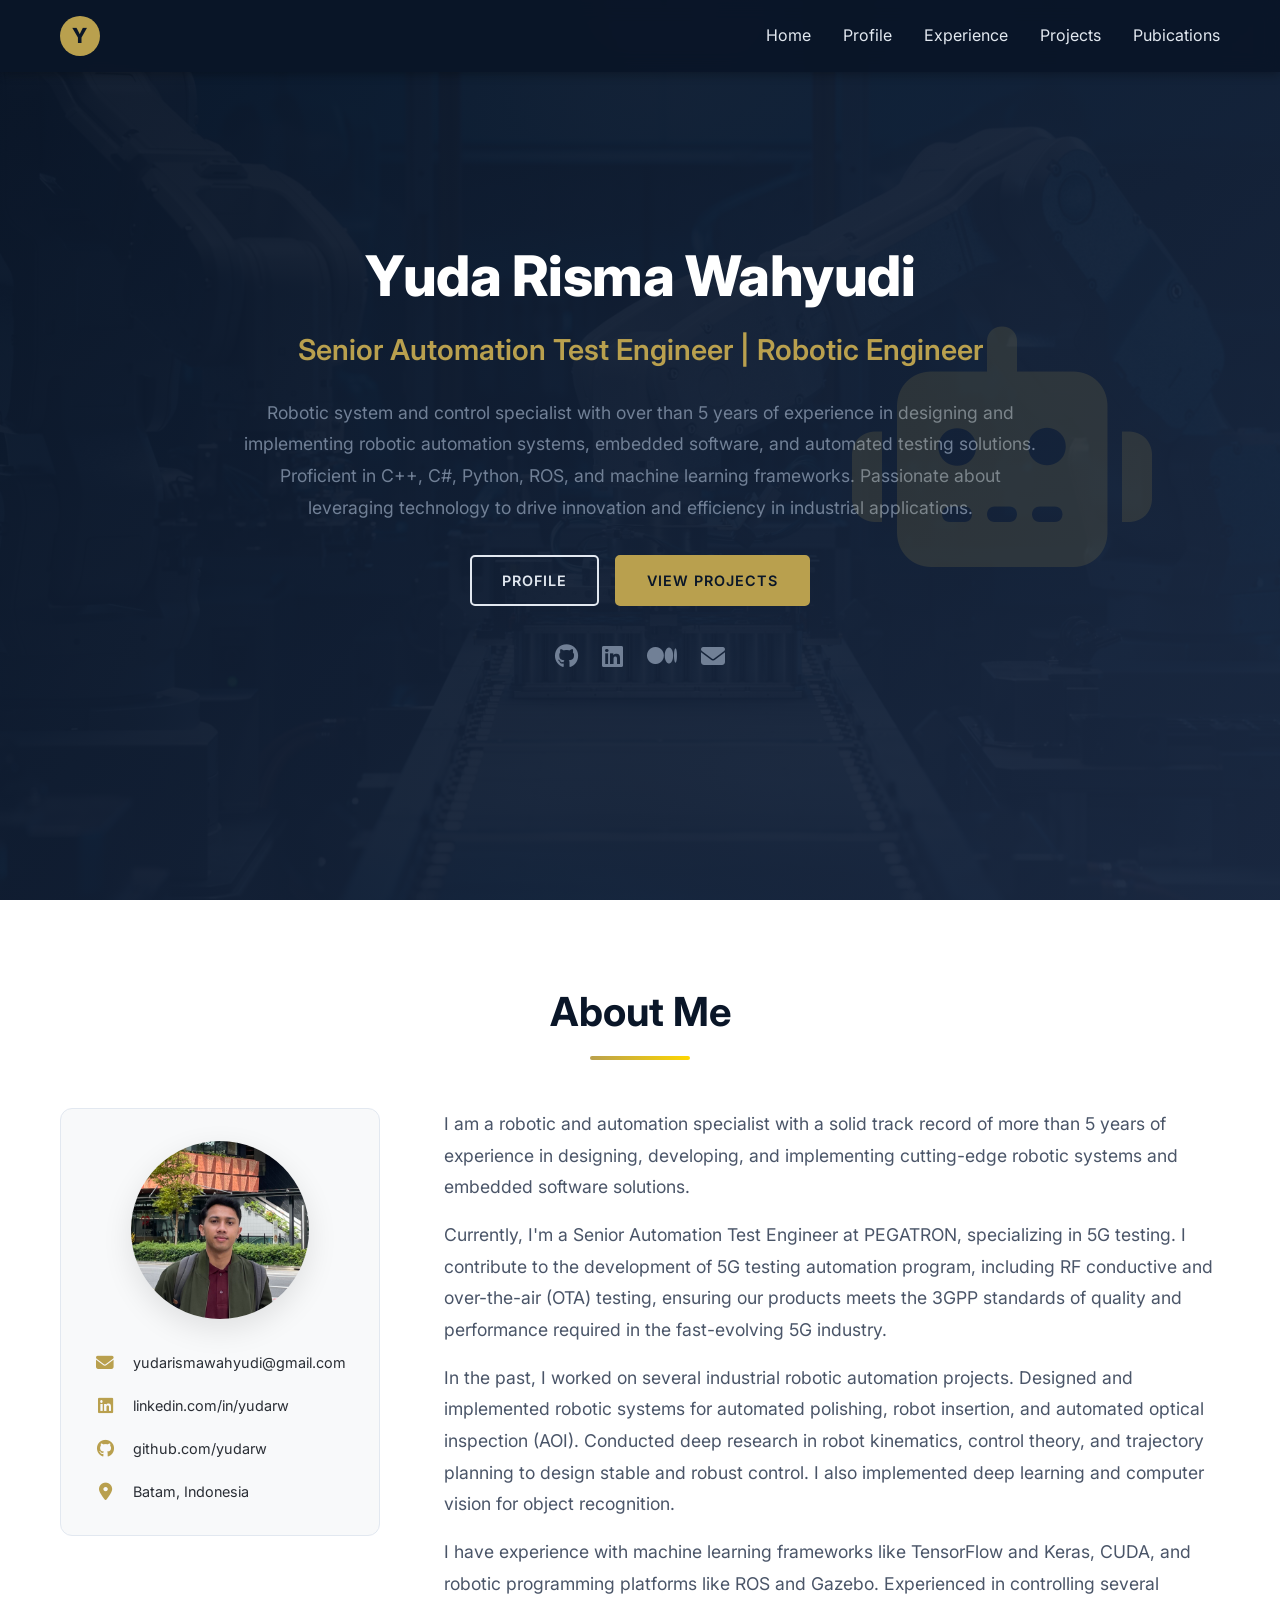
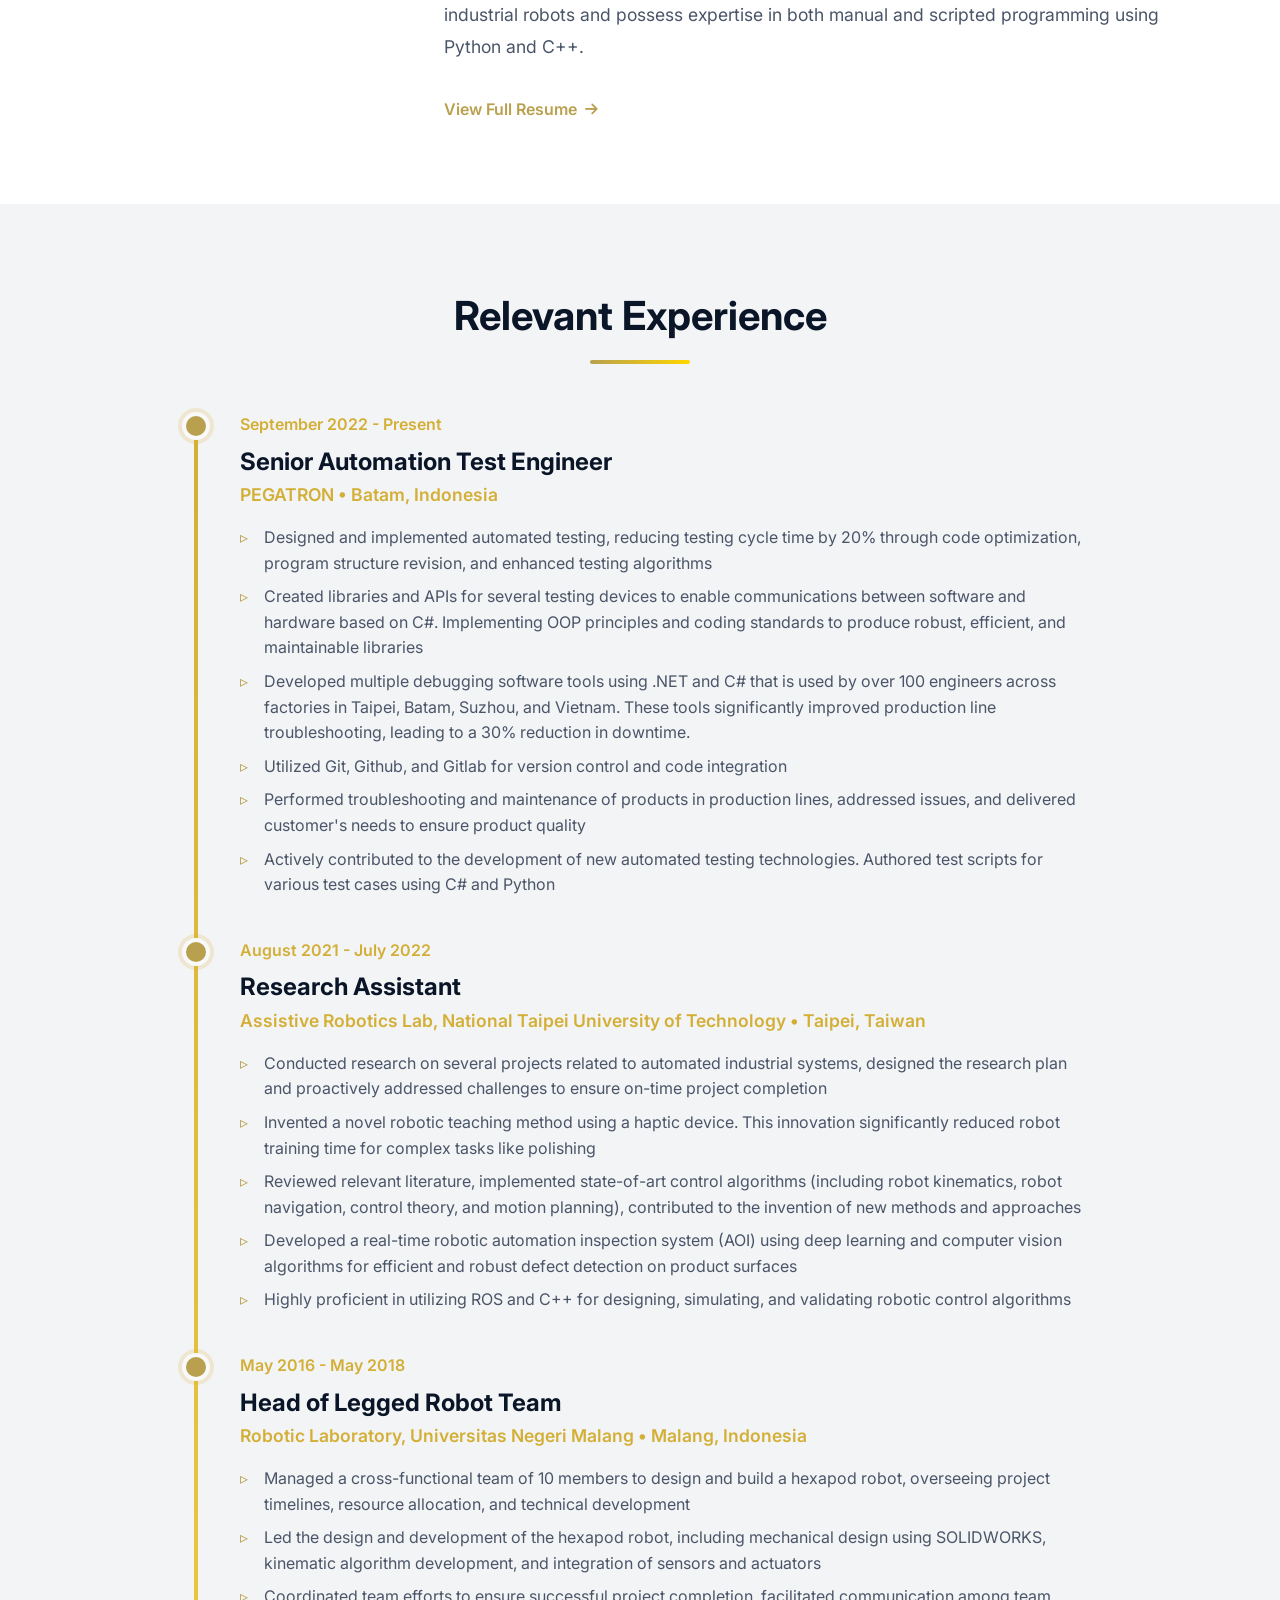
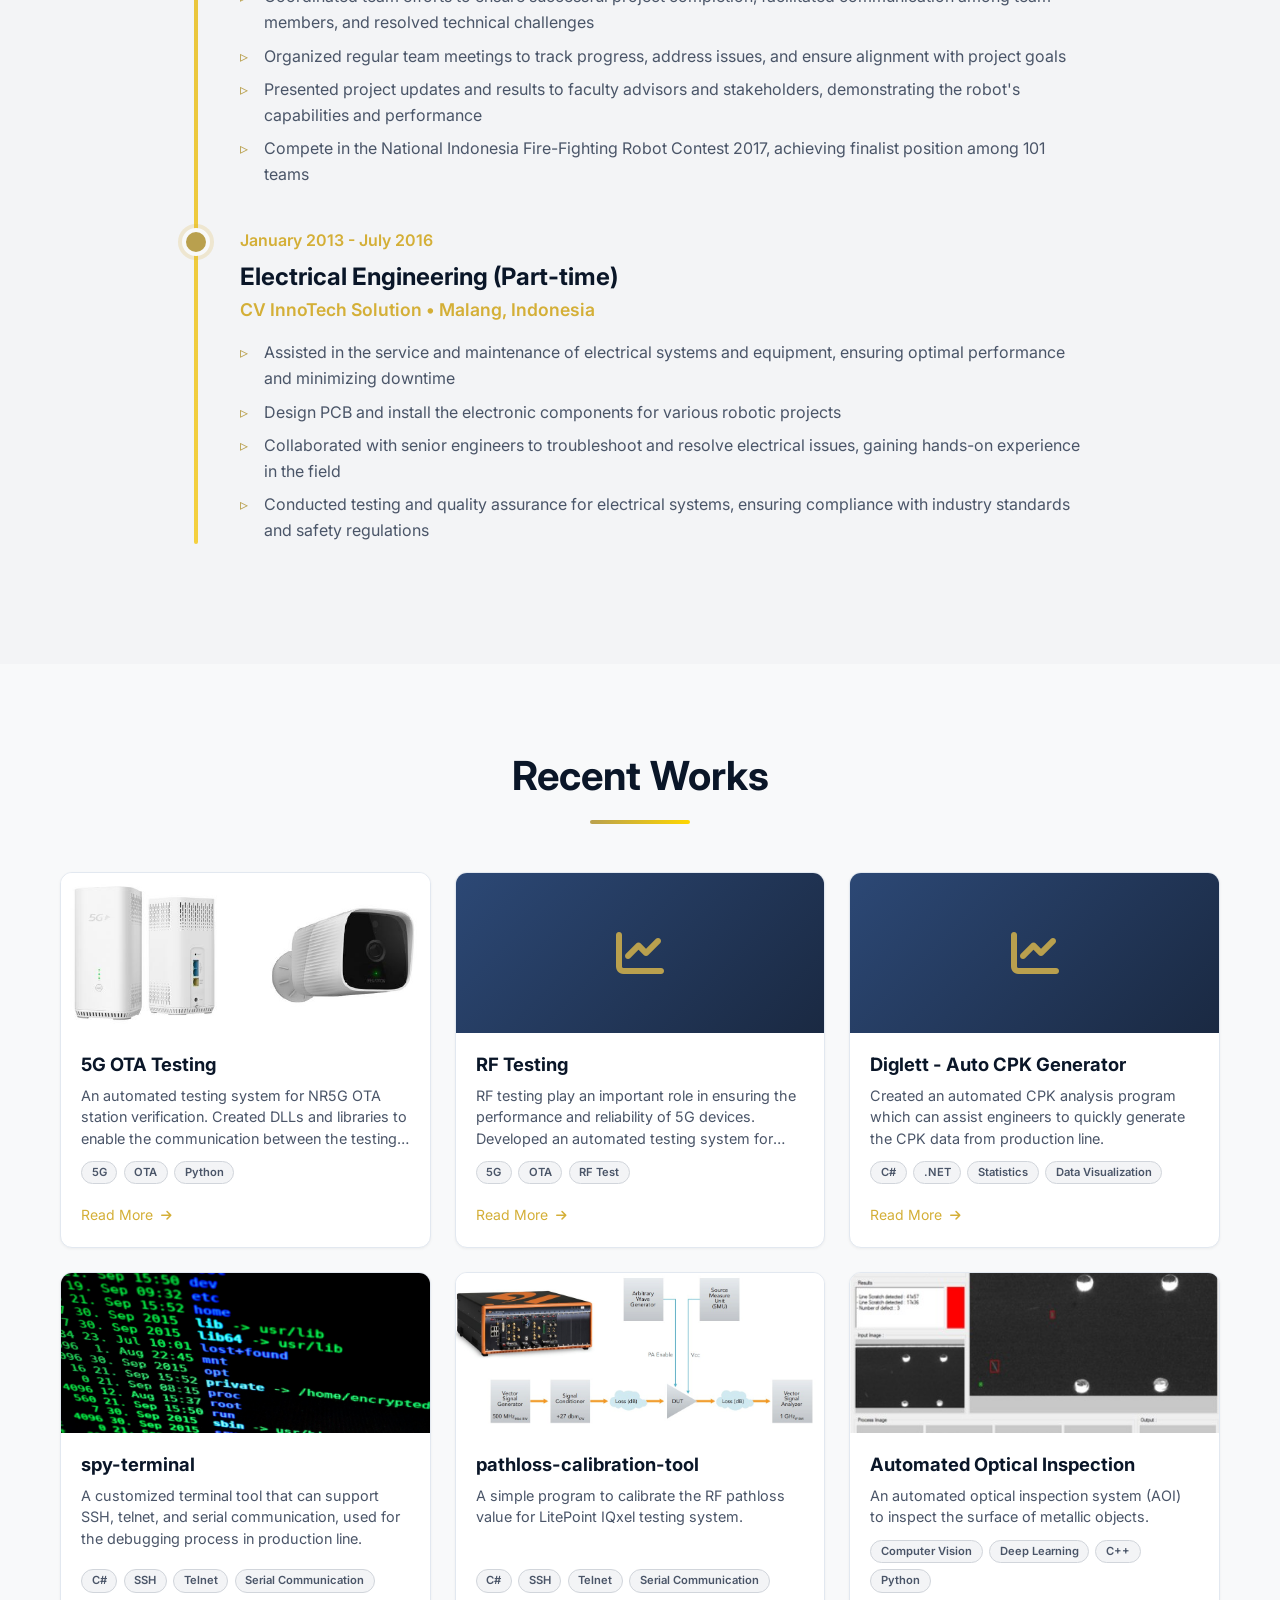
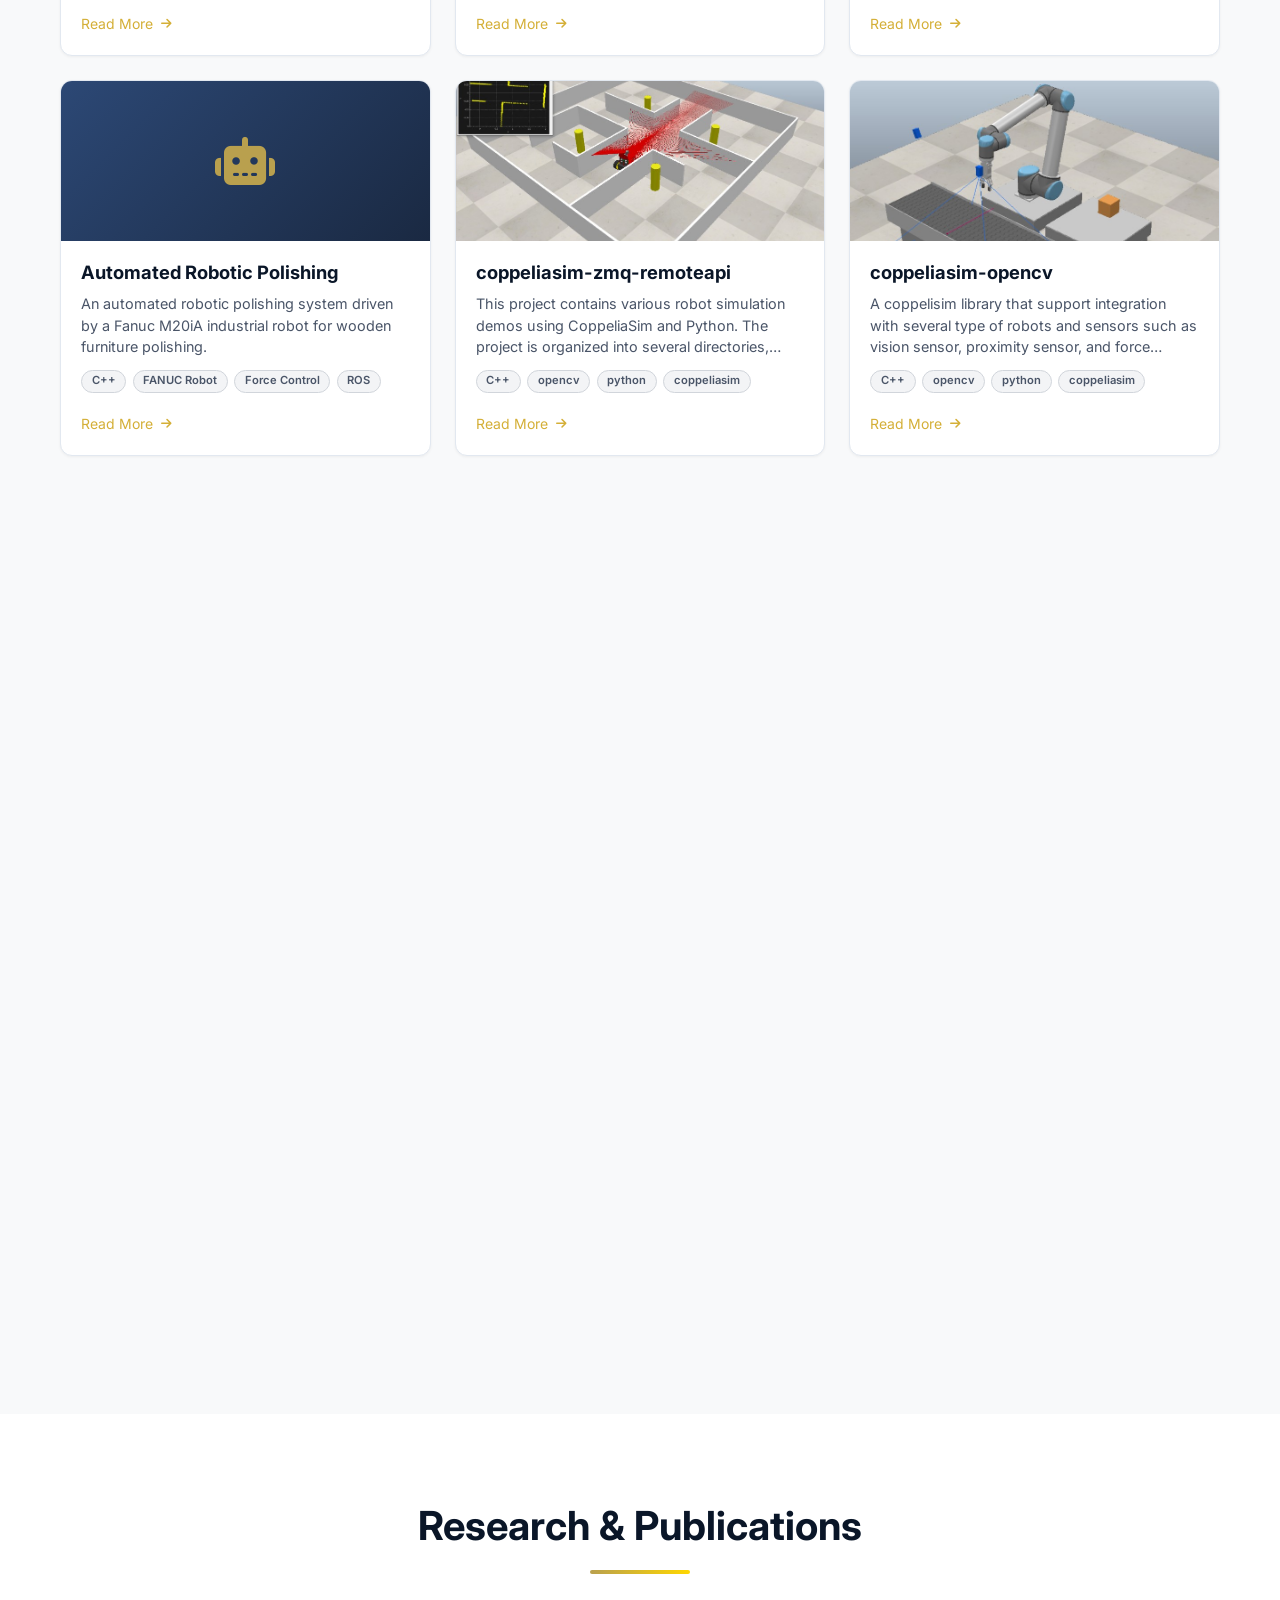
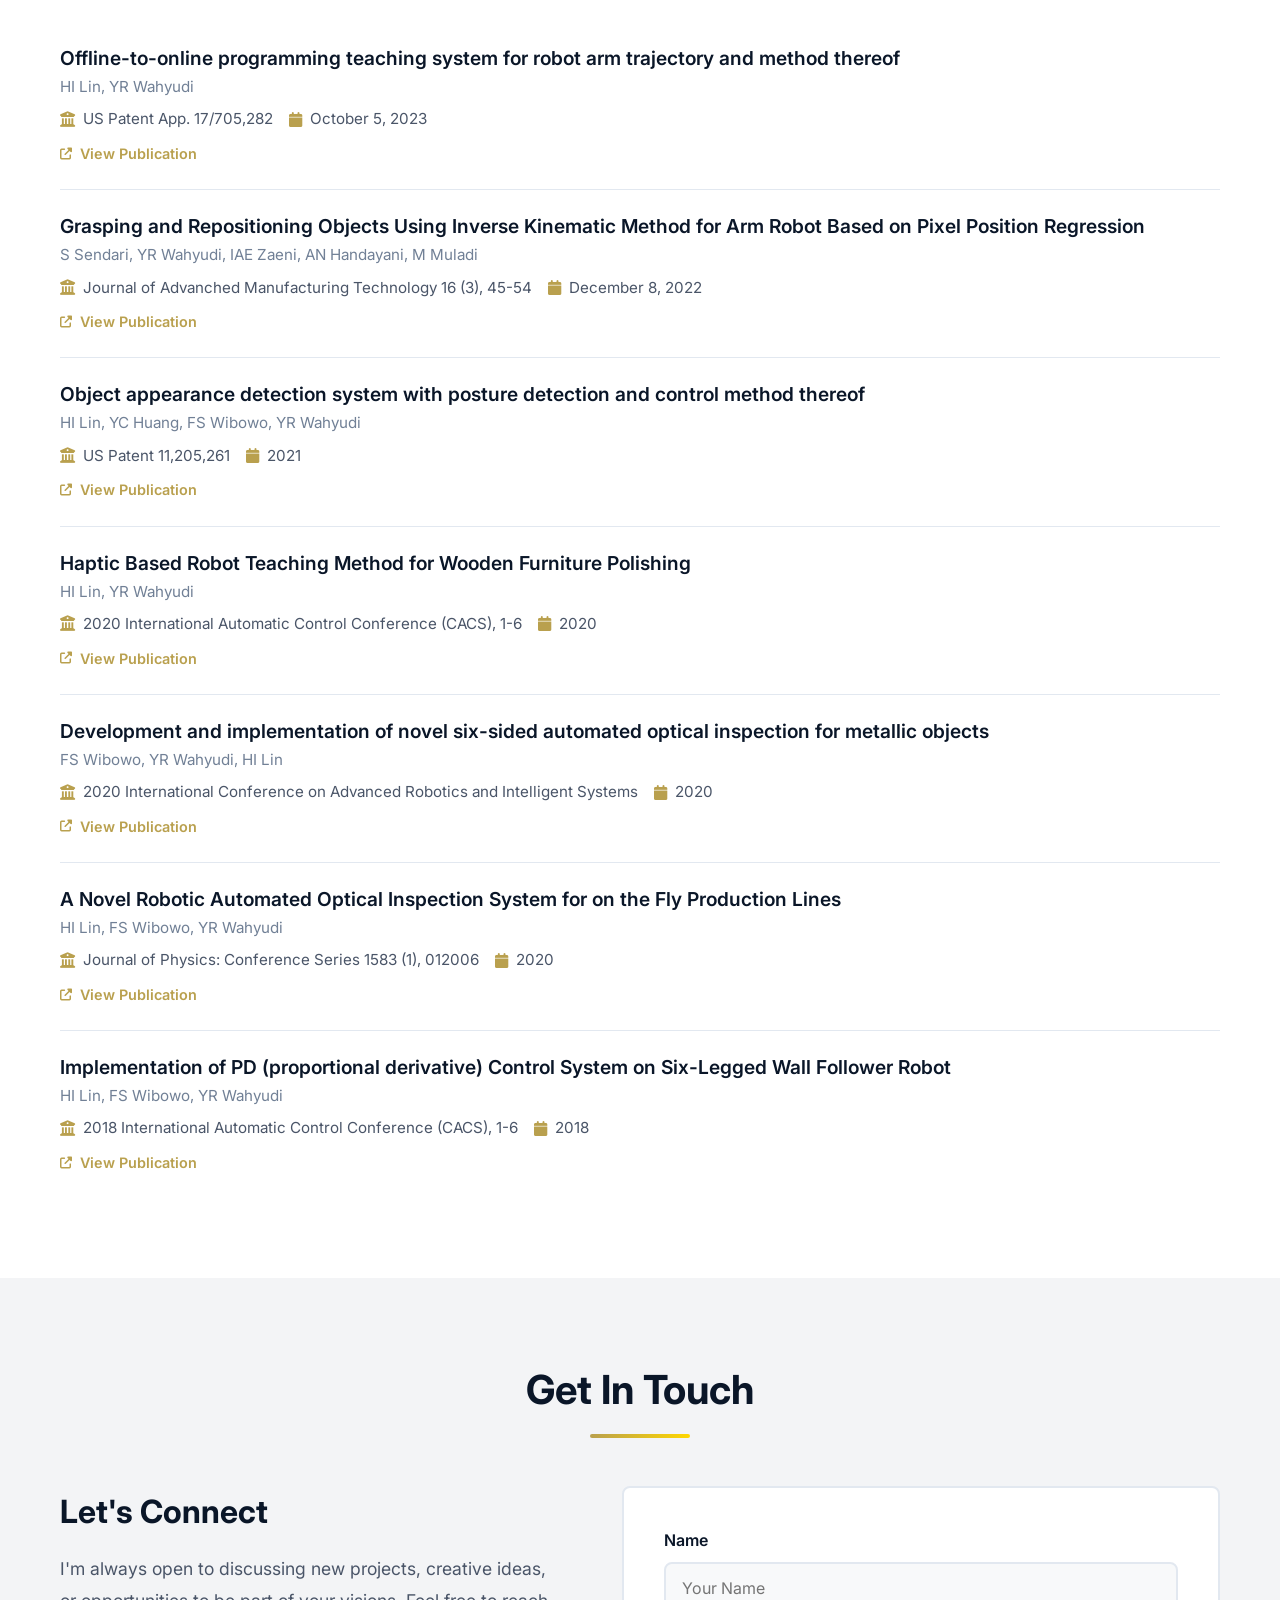
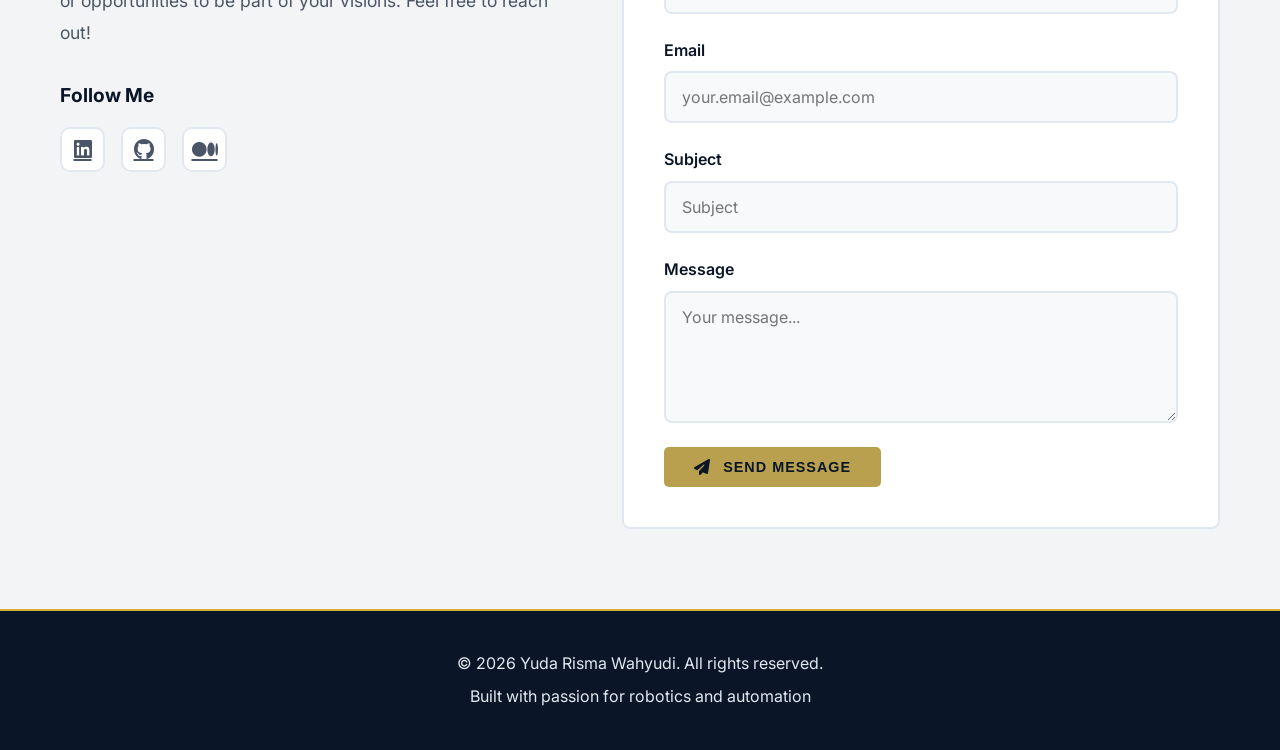
==== commit b4e030c0: "Update index.html" ====
--- a/index.html
+++ b/index.html
@@ -218,5 +218,12 @@
 
     <script src="assets/js/config.js"></script>
     <script src="assets/js/main.js"></script>
+    <script async src="https://www.googletagmanager.com/gtag/js?id=G-1KC31K9FHV"></script>
+    <script>
+        window.dataLayer = window.dataLayer || [];
+        function gtag(){dataLayer.push(arguments);}
+        gtag('js', new Date());
+        gtag('config', 'G-1KC31K9FHV');
+    </script>
 </body>
 </html>
--- a/assets/css/styles.css
+++ b/assets/css/styles.css
@@ -17,8 +17,8 @@
     --white: #ffffff;
     
     /* Fonts */
-    --font-primary: -apple-system, 'Inter', 'Figtree','Source Sans 3', 'Segoe UI', sans-serif;
-    --font-mono: 'Fira Code', 'Courier New', monospace;
+    --font-primary: -apple-system, 'Inter','Figtree', 'Source Sans 3', 'Segoe UI', sans-serif;
+    --font-mono: 'consolas', 'Fira Code', monospace;
     
     /* Spacing */
     --section-padding: 80px 20px;
@@ -112,7 +112,7 @@
 .nav-links a {
     color: var(--very-light-gray);
     text-decoration: none;
-    font-weight: 500;
+    font-weight: 400;
     transition: var(--transition);
     position: relative;
 }
@@ -984,7 +984,7 @@
    =========================== */
 .contact {
     padding: var(--section-padding);
-    background: #f8f9fa;
+    background: #F3F4F6;
 }
 
 .contact-content {
@@ -1263,15 +1263,15 @@
     }
     
     .timeline::before {
-        left: 0;
+        display: none;
     }
     
     .timeline-item {
-        padding-left: 50px !important;
+        padding-left: 0 !important;
     }
     
     .timeline-item::before {
-        left: -8px !important;
+        display: none;
     }
     
     .hero h1 {
@@ -1308,15 +1308,27 @@
     .social-links-contact {
         justify-content: flex-start;
     }
+
+    .logo{
+        margin-left: 12px;
+    }
+
+    .hamburger{
+        margin-right: 12px;
+    }
 }
 
 @media (max-width: 600px) {
+    .container {
+        padding: 0 4px;
+    }
+
     .hero h1 {
         font-size: 2rem;
     }
     
     .section-title {
-        font-size: 2rem;
+        font-size: 1.5rem;
     }
     
     .hero-buttons {
@@ -1327,6 +1339,76 @@
     .btn {
         width: 100%;
         max-width: 250px;
+    }
+
+    .contact-right {
+        background: transparent;
+        padding: 0;
+        border: none;
+        /* border-radius: 4px; */
+        /* border-top: 2px solid #e2e8f0; */
+        /* box-shadow: 0 2px 10px rgba(0, 0, 0, 0.05); */
+    }
+
+    .contact-form .btn {
+        align-self: center;
+    }
+
+    .logo{
+        margin-left: 12px;
+    }
+
+    .hamburger{
+        margin-right: 12px;
+    }
+
+    /* Timeline */
+    .timeline-content h3 {
+        font-size: 1.2rem;
+    }
+    .timeline-content h4 {
+        font-size: 0.9rem;
+    }
+    .timeline-date {
+        font-size: 0.9rem;
+    }
+
+    .about-text{
+        font-size: 1rem;
+    }
+    .project-content h3 {
+        font-size: 1.2rem;
+    }
+    .section-title {
+        font-size: 1.5rem;
+    }
+
+    /* Research and Publication */
+    .research-title {
+        font-size: 1rem;
+    }
+    .research-authors {
+        font-size: 0.85rem;
+    }
+    .research-venue {
+        font-size: 0.85rem;
+    }
+    .research-date {
+        font-size: 0.85rem;
+    }
+    .research-link {
+        font-size: 0.85rem;
+    }
+
+    /* Get in Touch */
+    .contact-intro h3{
+        font-size: 1.2rem;
+    }
+    .contact-intro p{
+        font-size: 0.95rem;
+    }
+    .contact-right input{
+        font-size: 0.9rem;
     }
 }
 
@@ -1347,6 +1429,3 @@
 .fade-in {
     animation: fadeInUp 0.6s ease-out;
 }
-
-
-
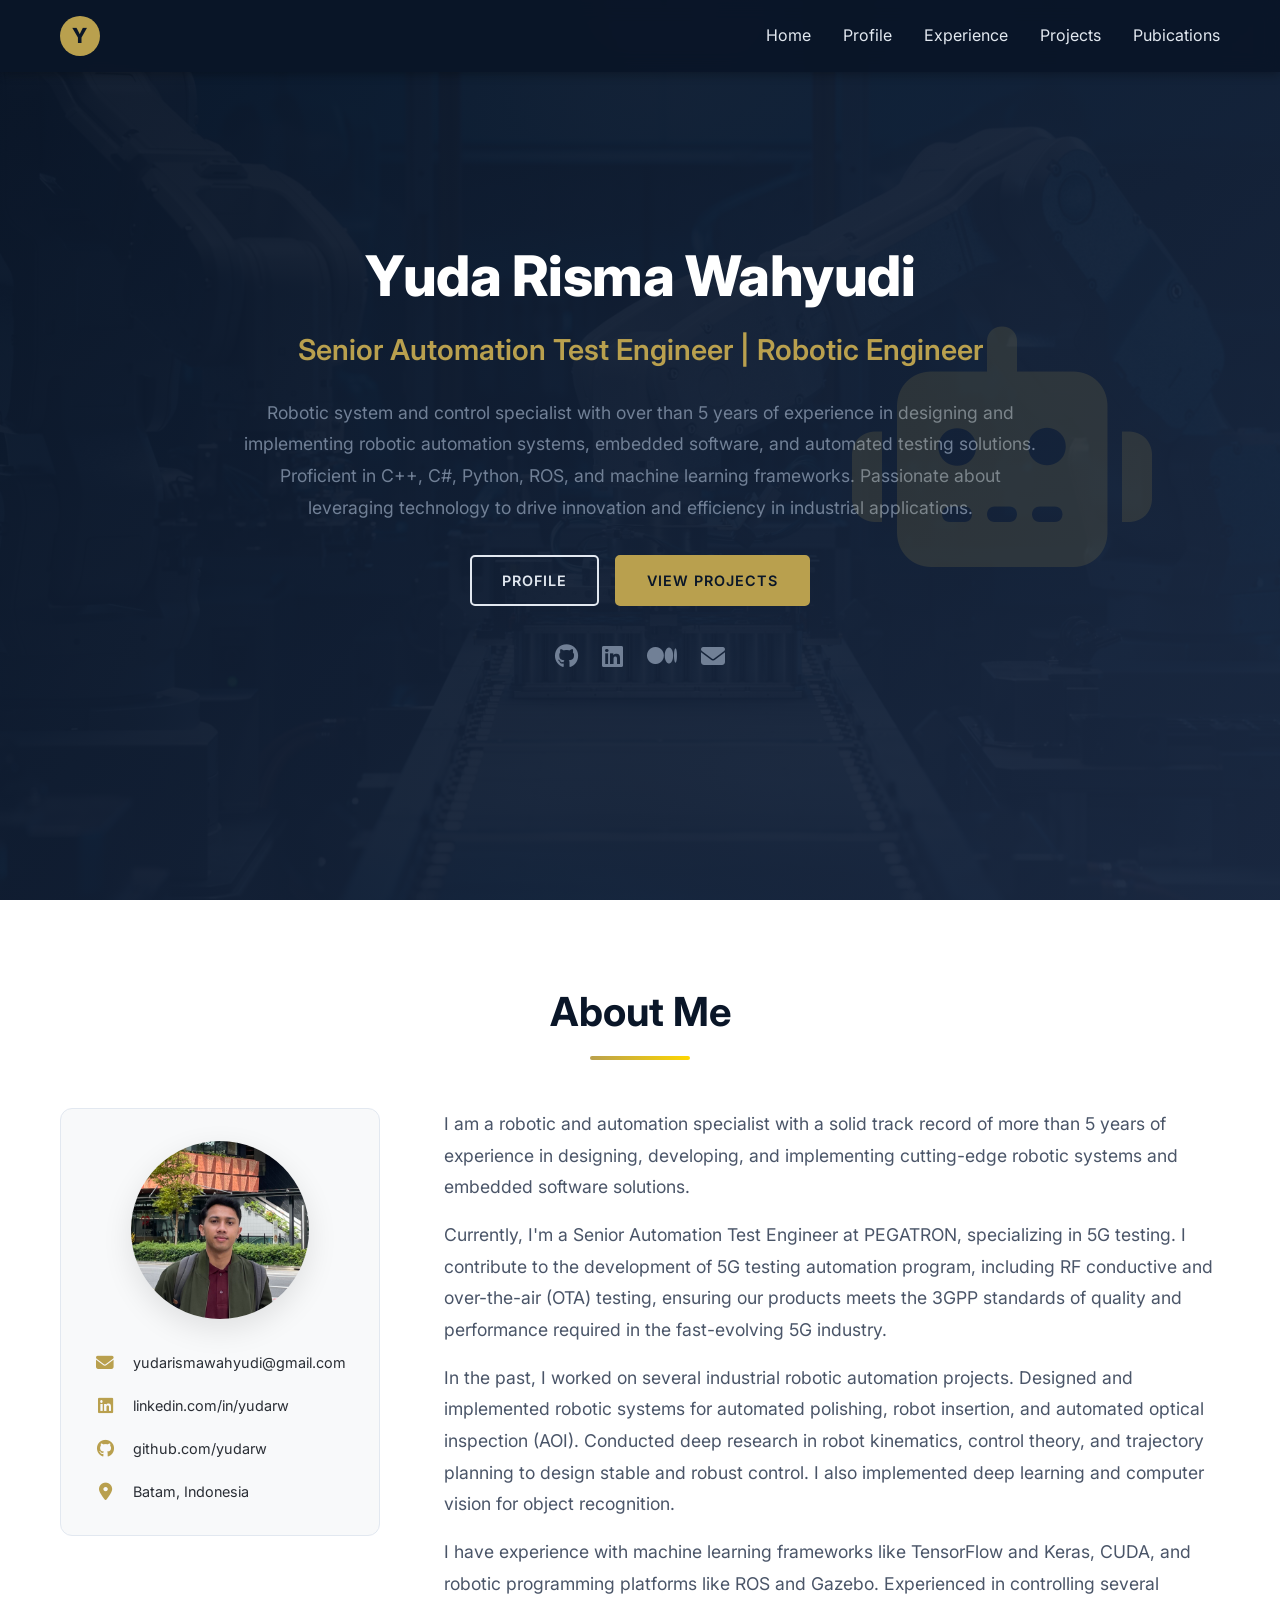
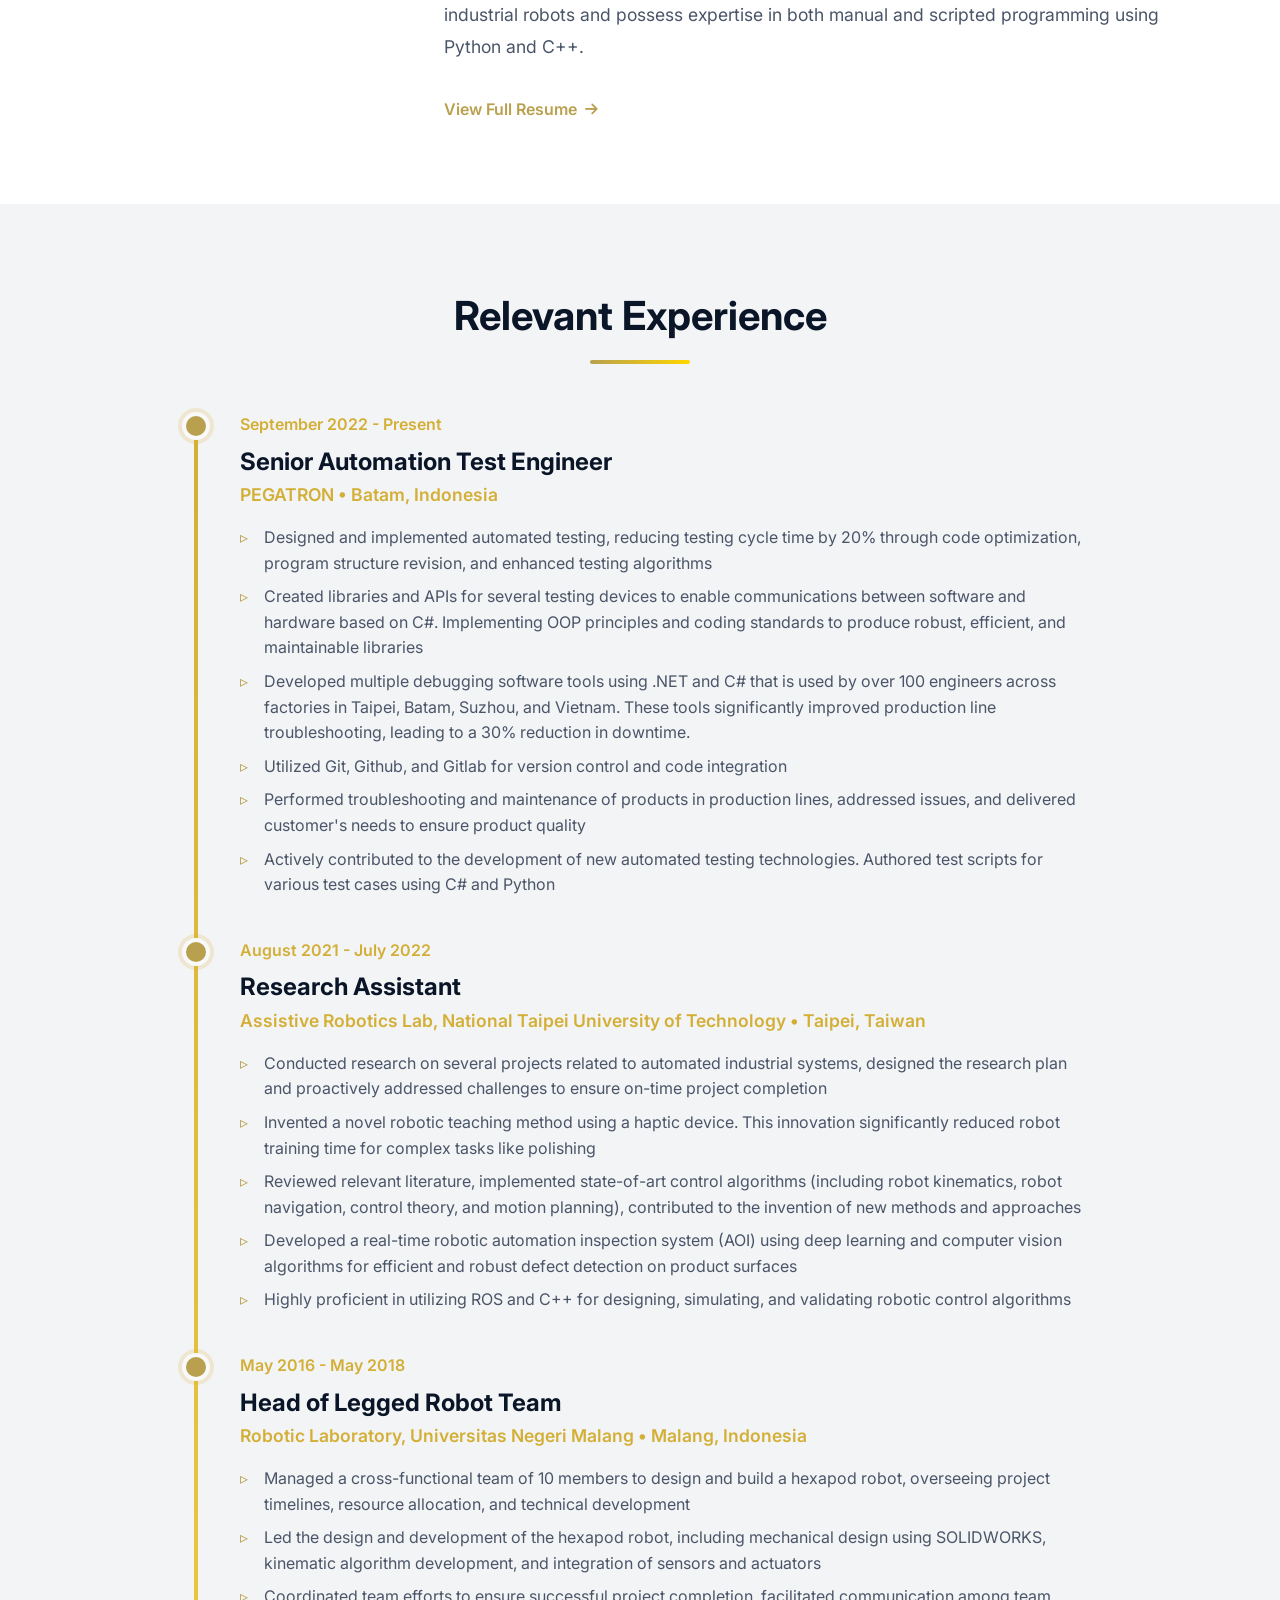
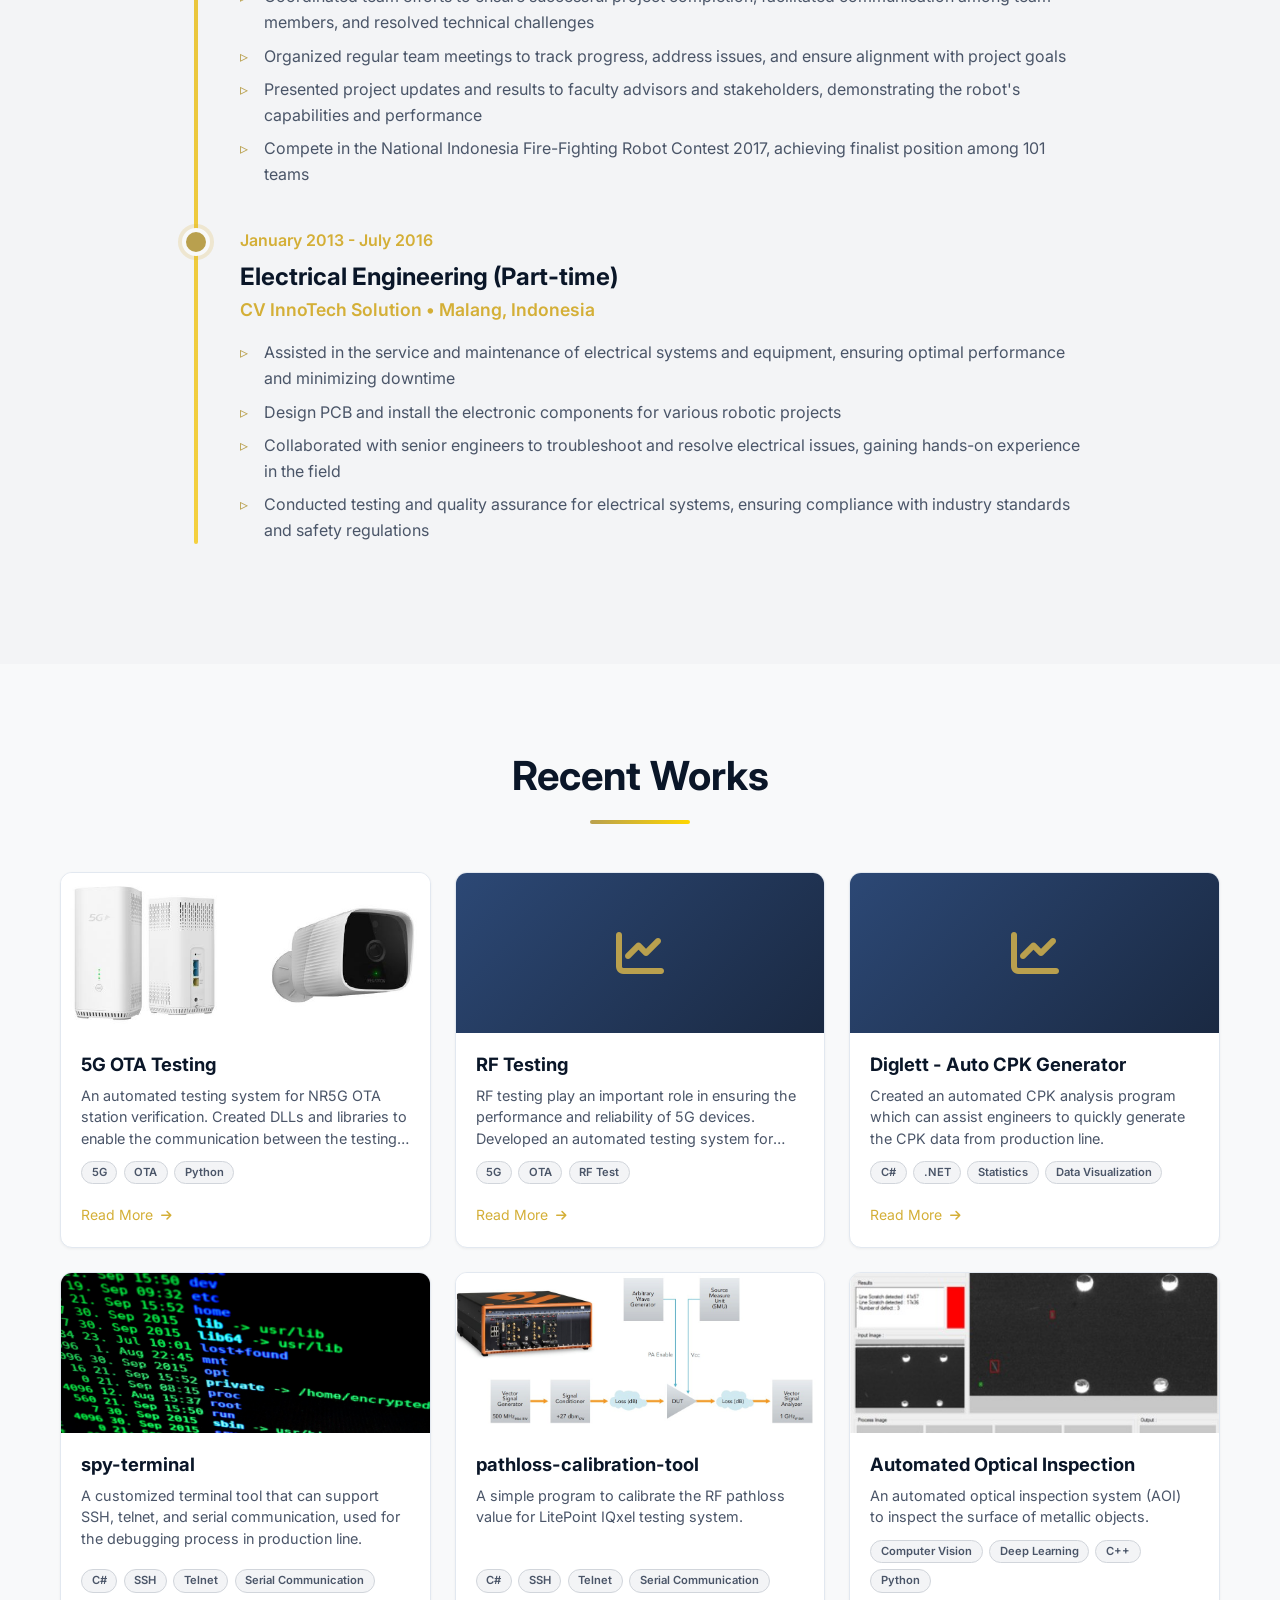
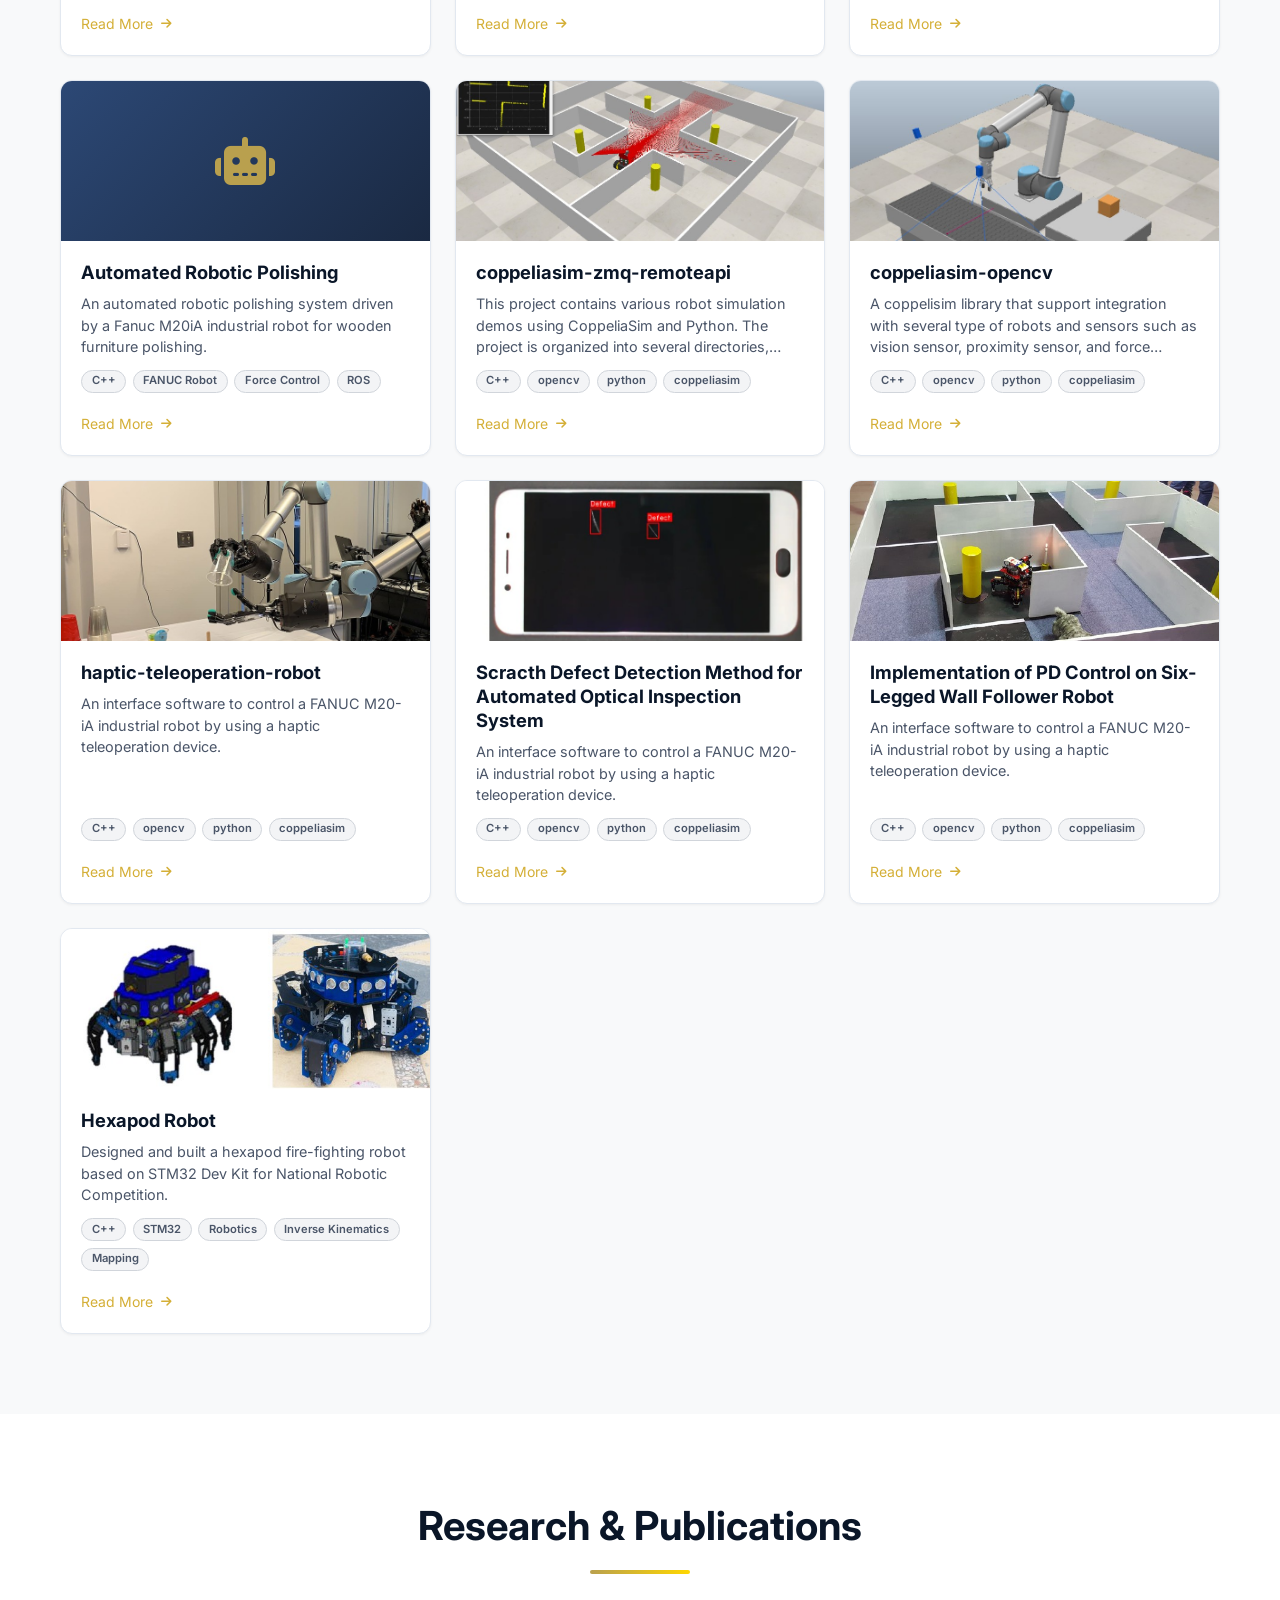
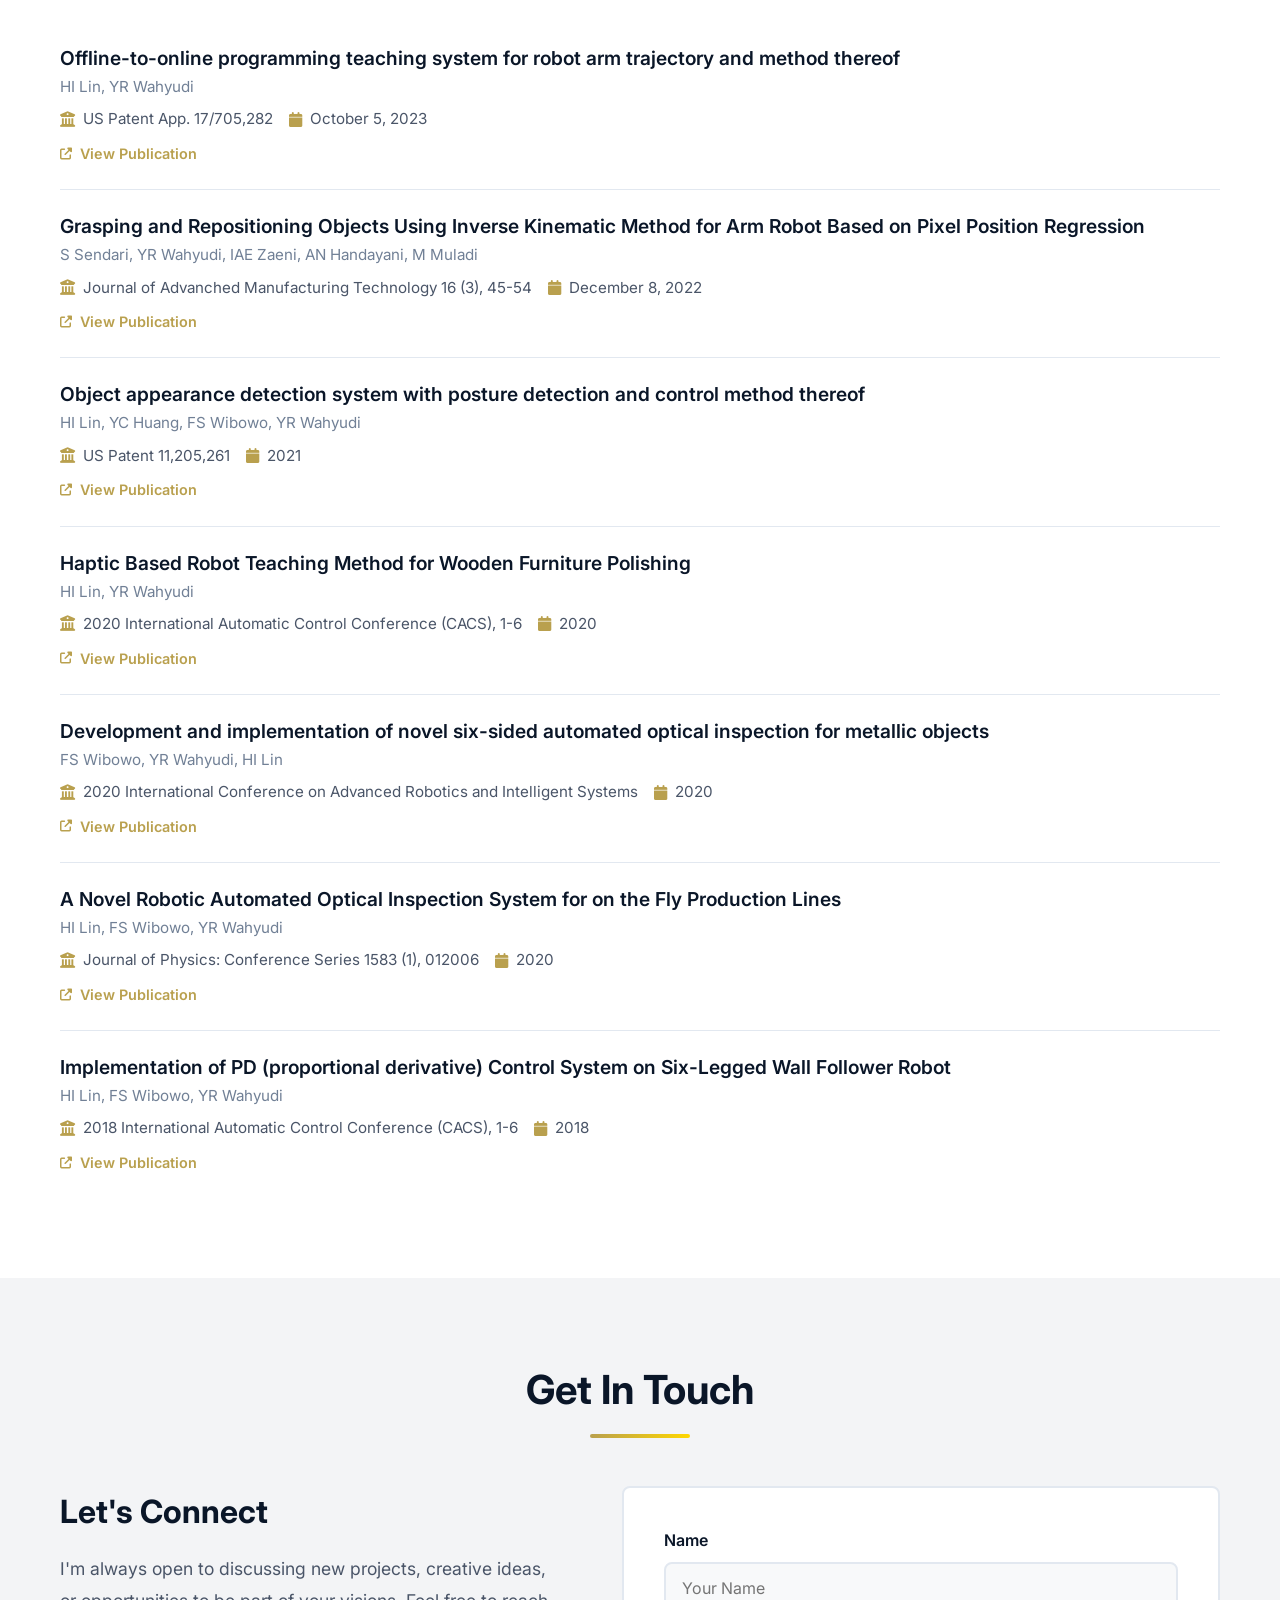
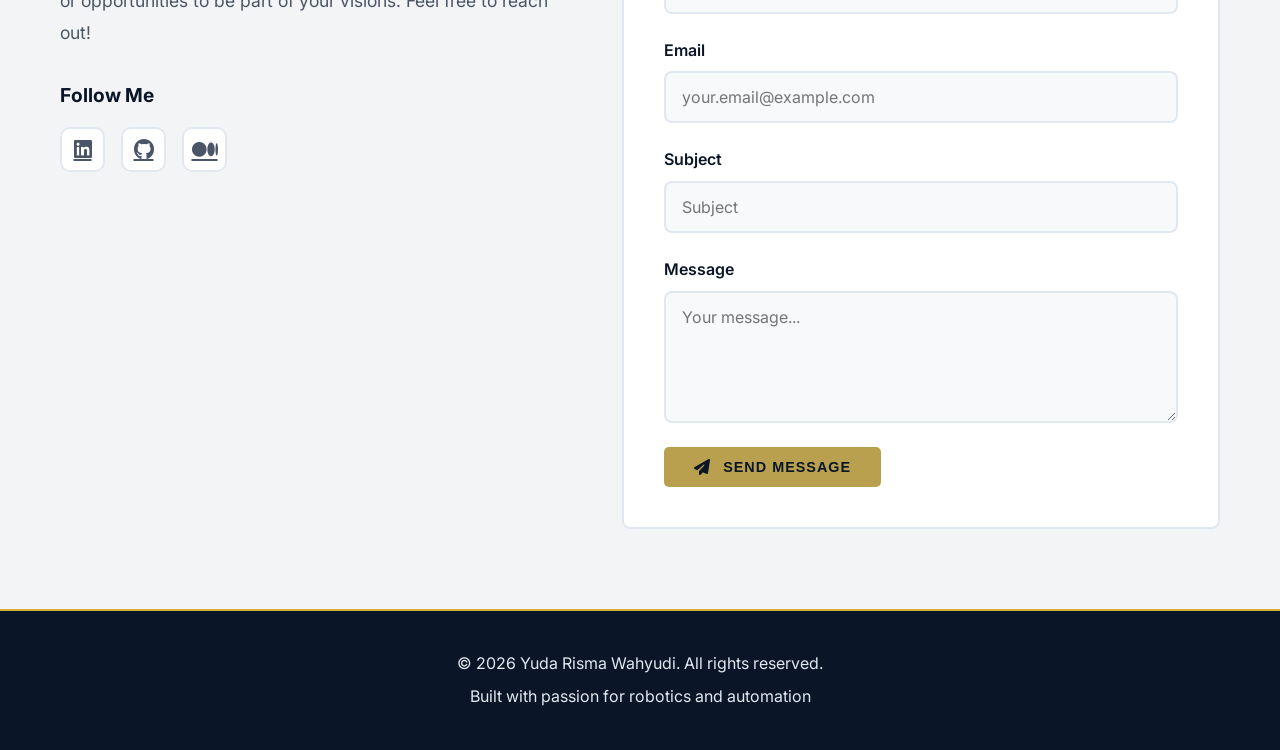
==== commit d47f81b3: "Update index.html" ====
--- a/index.html
+++ b/index.html
@@ -11,6 +11,15 @@
     <link href="https://fonts.googleapis.com/css2?family=Source+Sans+3:ital,wght@0,200..900;1,200..900&display=swap" rel="stylesheet">
     <link rel="stylesheet" href="assets/css/styles.css">
     <link rel="stylesheet" href="https://cdnjs.cloudflare.com/ajax/libs/font-awesome/6.4.0/css/all.min.css">
+    
+    <!-- Google tag (gtag.js) -->
+    <script async src="https://www.googletagmanager.com/gtag/js?id=G-1KC31K9FHV"></script>
+    <script>
+        window.dataLayer = window.dataLayer || [];
+        function gtag(){dataLayer.push(arguments);}
+        gtag('js', new Date());
+        gtag('config', 'G-1KC31K9FHV');
+    </script>
 </head>
 <body>
     <!-- Navigation -->
@@ -218,12 +227,5 @@
 
     <script src="assets/js/config.js"></script>
     <script src="assets/js/main.js"></script>
-    <script async src="https://www.googletagmanager.com/gtag/js?id=G-1KC31K9FHV"></script>
-    <script>
-        window.dataLayer = window.dataLayer || [];
-        function gtag(){dataLayer.push(arguments);}
-        gtag('js', new Date());
-        gtag('config', 'G-1KC31K9FHV');
-    </script>
 </body>
 </html>
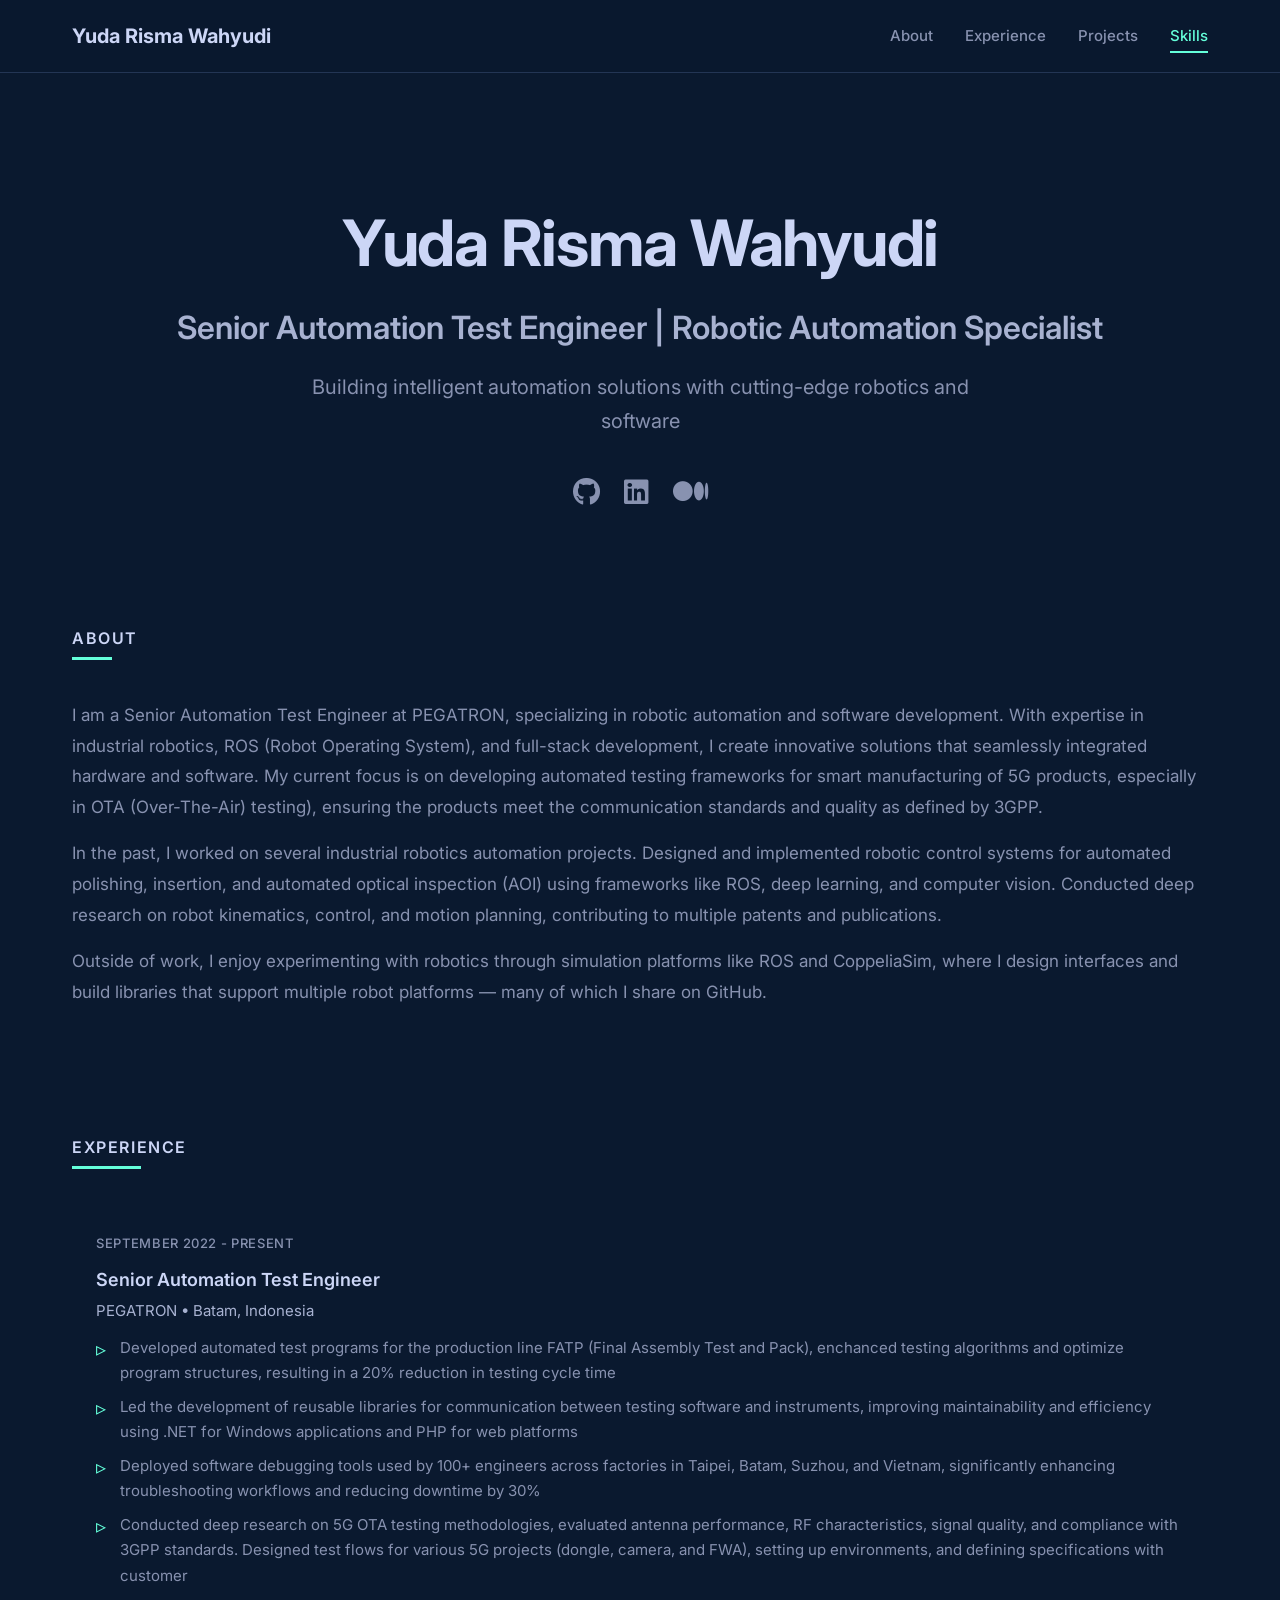
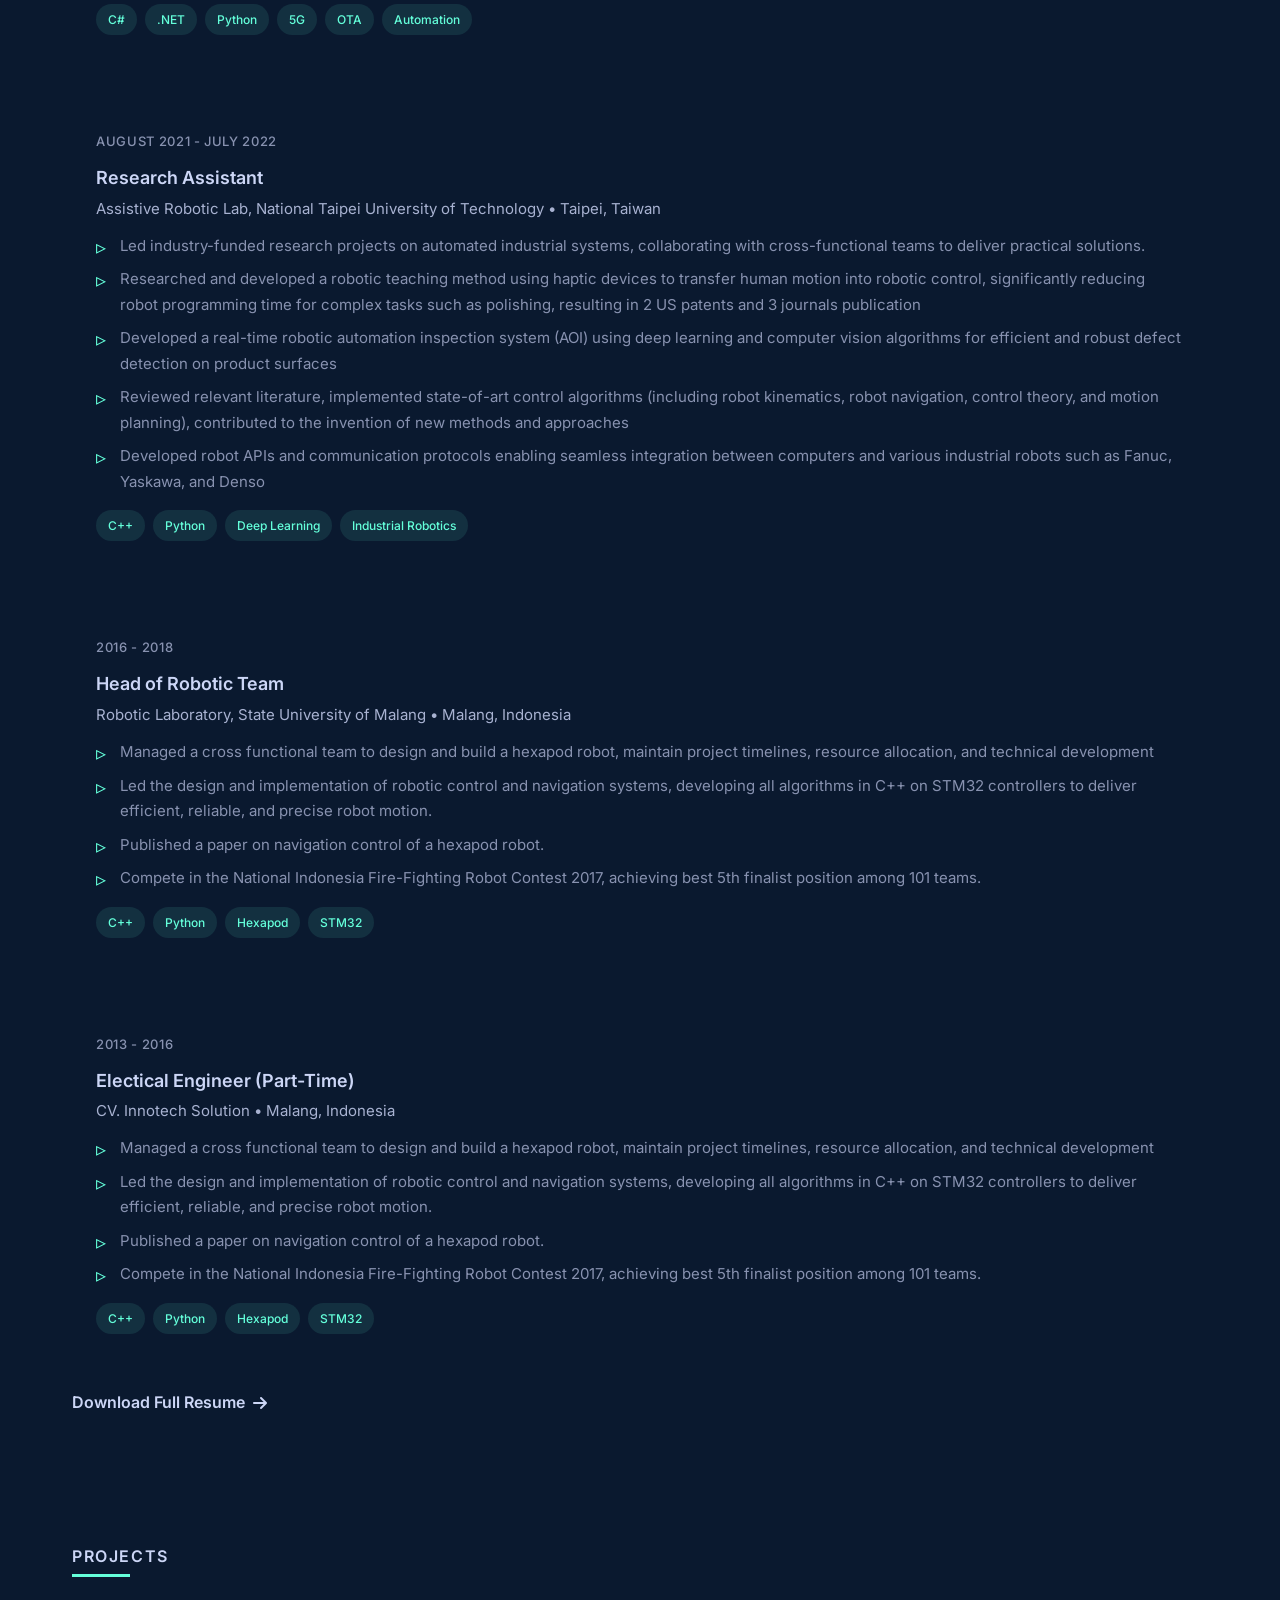
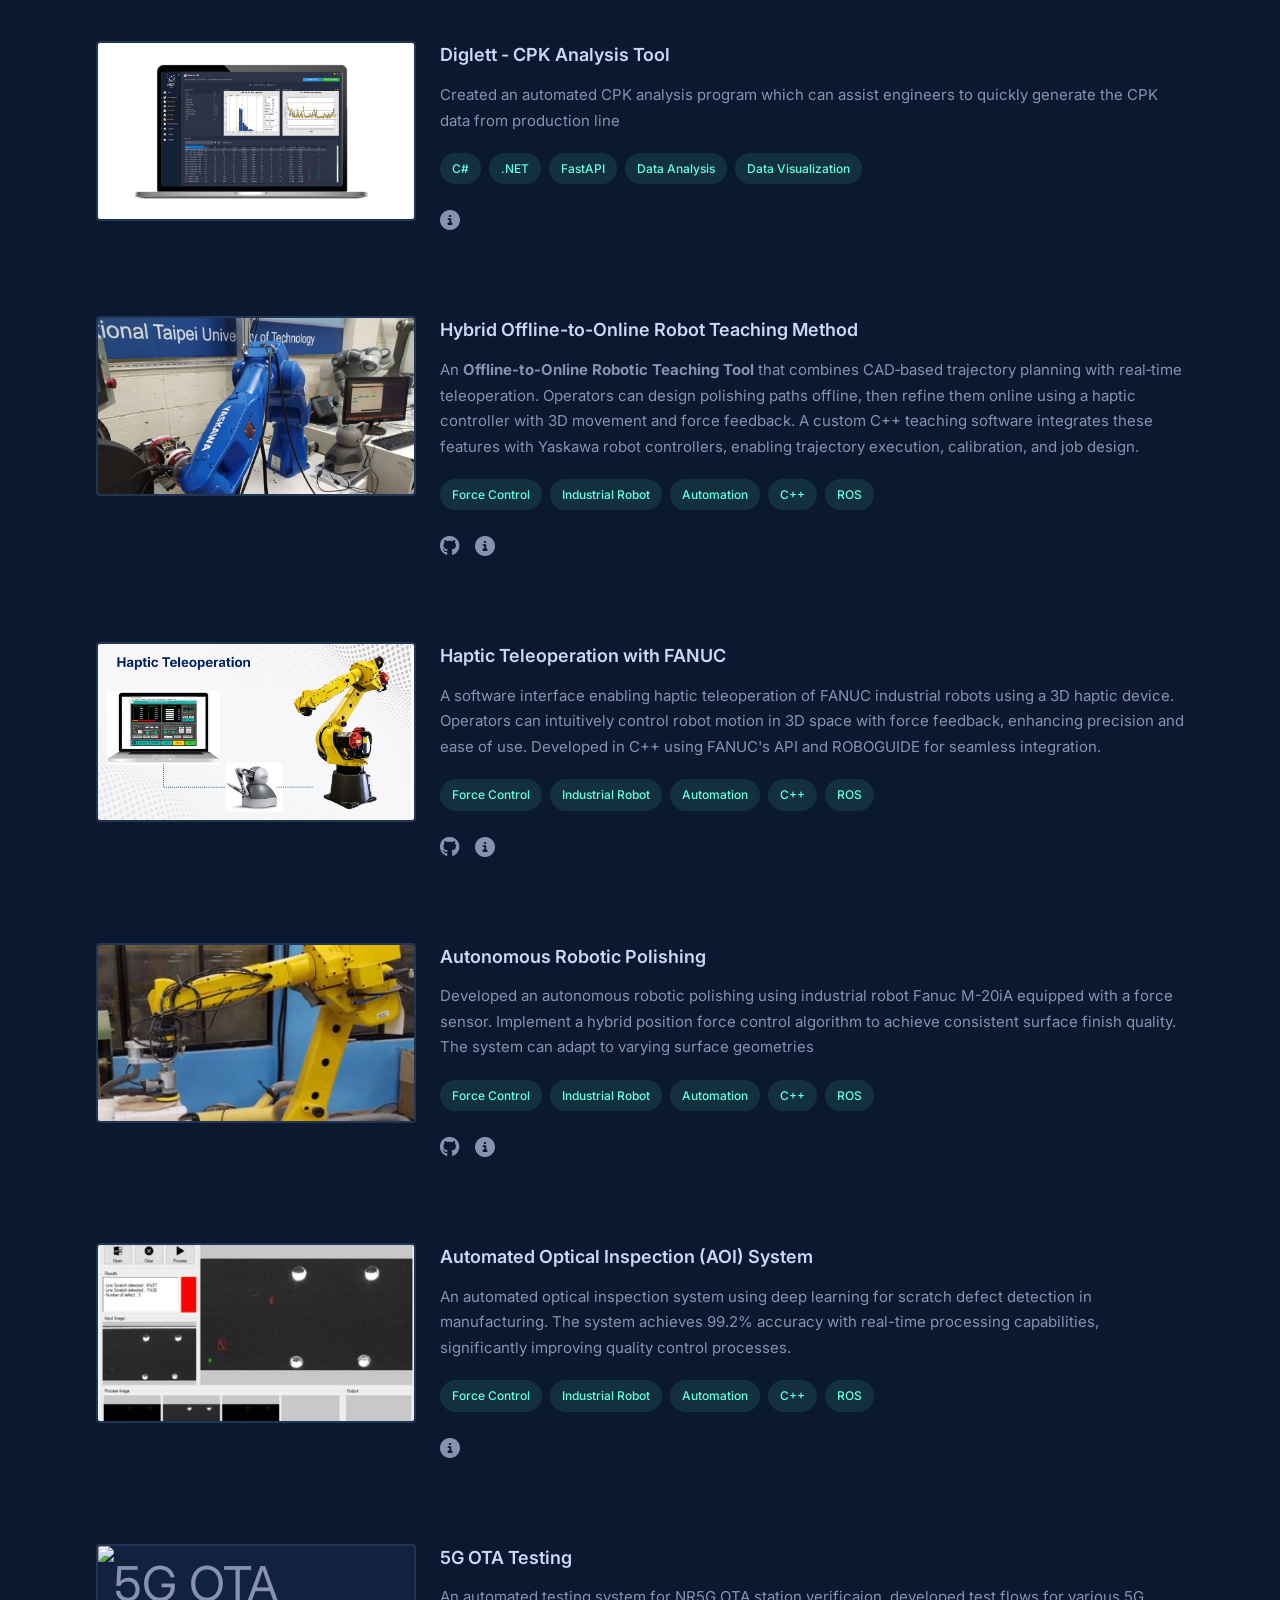
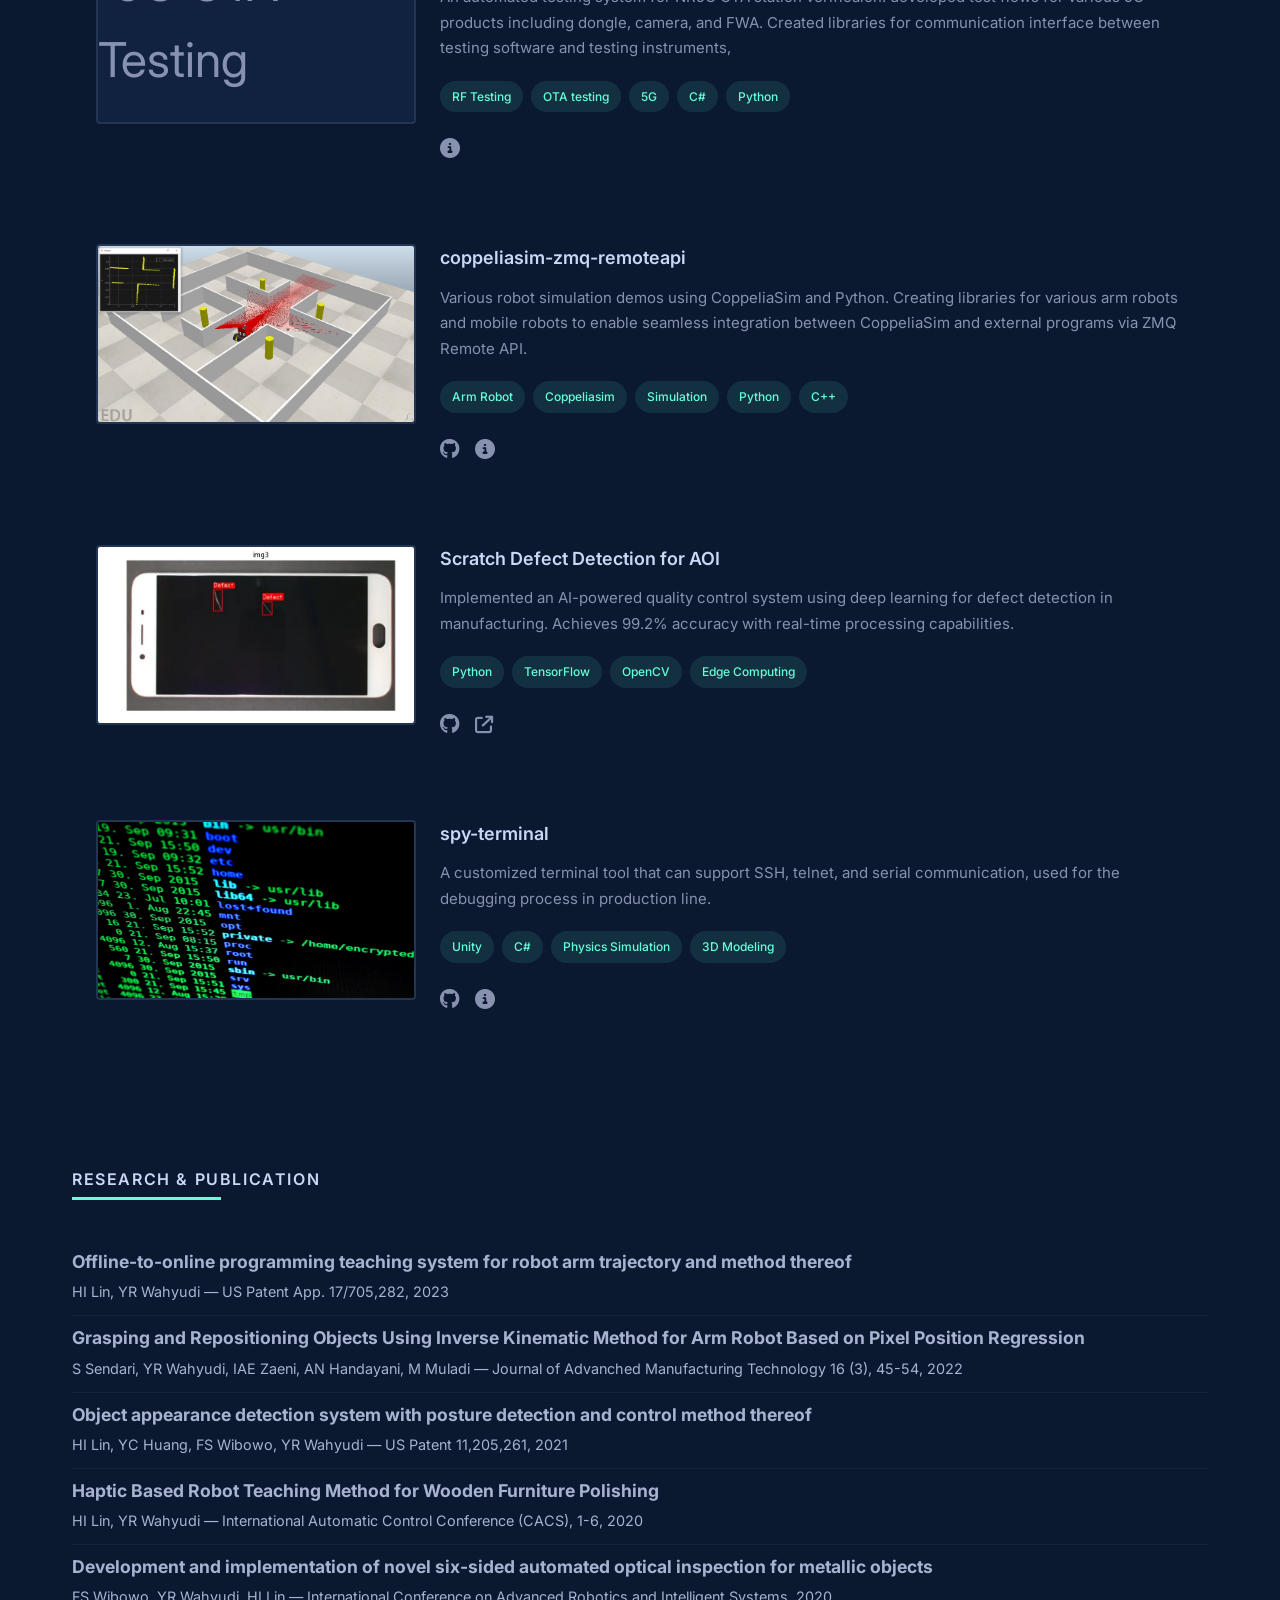
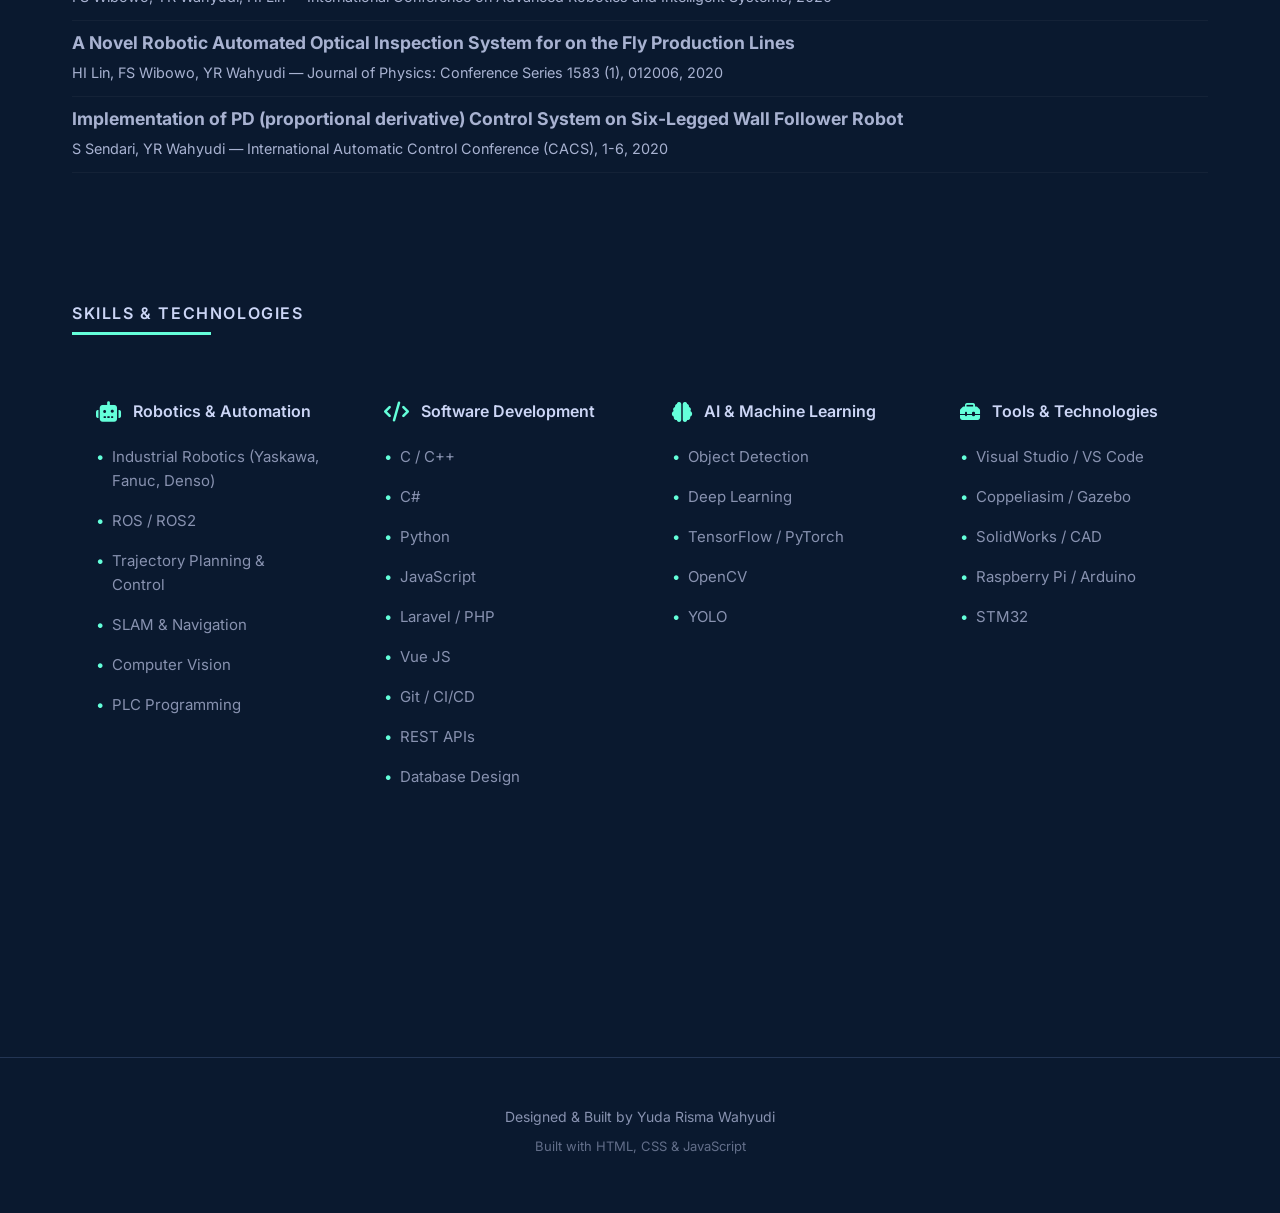
==== commit 1d3a8ca3: "Update UI and project contents" ====
--- a/index.html
+++ b/index.html
@@ -1,231 +1,136 @@
 <!DOCTYPE html>
-<html lang="en">
+<html lang="en" class="scroll-smooth">
 <head>
     <meta charset="UTF-8">
     <meta name="viewport" content="width=device-width, initial-scale=1.0">
-    <meta name="description" content="Yuda Risma Wahyudi - Robotic Software Engineer & Automated Test Engineer Portfolio">
-    <title>Yuda Risma Wahyudi | Robotic Software Engineer</title>
+    <title>Yuda Risma Wahyudi</title>
+    <link rel="icon" type="image/png" href="assets/logo/logo.png">
+    <link rel="stylesheet" href="assets/css/styles.css">
     <link rel="preconnect" href="https://fonts.googleapis.com">
     <link rel="preconnect" href="https://fonts.gstatic.com" crossorigin>
-    <link href="https://fonts.googleapis.com/css2?family=Figtree:wght@300;400;500;600;700;800;900&family=Inter:wght@300;400;500;600;700;800;900&family=Fira+Code:wght@400;500;600&display=swap" rel="stylesheet">
-    <link href="https://fonts.googleapis.com/css2?family=Source+Sans+3:ital,wght@0,200..900;1,200..900&display=swap" rel="stylesheet">
-    <link rel="stylesheet" href="assets/css/styles.css">
+    <link href="https://fonts.googleapis.com/css2?family=Inter:wght@300;400;500;600;700;800&display=swap" rel="stylesheet">
     <link rel="stylesheet" href="https://cdnjs.cloudflare.com/ajax/libs/font-awesome/6.4.0/css/all.min.css">
-    
+
     <!-- Google tag (gtag.js) -->
     <script async src="https://www.googletagmanager.com/gtag/js?id=G-1KC31K9FHV"></script>
     <script>
-        window.dataLayer = window.dataLayer || [];
-        function gtag(){dataLayer.push(arguments);}
-        gtag('js', new Date());
-        gtag('config', 'G-1KC31K9FHV');
+        // Only track on production (github.io), not localhost
+        if (window.location.hostname !== 'localhost' && window.location.hostname !== '127.0.0.1') {
+            window.dataLayer = window.dataLayer || [];
+            function gtag(){dataLayer.push(arguments);}
+            gtag('js', new Date());
+            gtag('config', 'G-1KC31K9FHV');
+        } 
     </script>
 </head>
 <body>
-    <!-- Navigation -->
+    <!-- Navigation Bar -->
     <nav class="navbar">
-        <div class="container">
-            <!-- <div class="logo"><i class="fas fa-robot" style="margin-right: 10px;">Yuda Risma Wahyudi</i></div> -->
-            <div class="logo">
-                <span class="logo-circle">Y</span>
-                <!-- <span class="logo-text">@yudarw</span> -->
-            </div>
-            <ul class="nav-links">
-                <li><a href="#home">Home</a></li>
-                <li><a href="#about">Profile</a></li>
-                <li><a href="#experience">Experience</a></li>
-                <li><a href="#projects">Projects</a></li>
-                <li><a href="#research">Pubications</a></li>
-                <!-- <li><a href="#contact">Contact</a></li> -->
+        <div class="nav-container">
+            <div class="nav-brand" id="nav-brand"></div>
+            <ul class="nav-menu">
+                <li><a href="#about" class="nav-link">About</a></li>
+                <li><a href="#experience" class="nav-link">Experience</a></li>
+                <li><a href="#projects" class="nav-link">Projects</a></li>
+                <li><a href="#skills" class="nav-link">Skills</a></li>
             </ul>
-            <div class="hamburger">
-                <span></span>
-                <span></span>
-                <span></span>
-            </div>
         </div>
     </nav>
 
     <!-- Hero Section -->
-    <section id="home" class="hero">
-        <div class="hero-content">
-            <h1 data-text="YUDA RISMA WAHYUDI">Yuda Risma Wahyudi</h1>
-            <p class="hero-subtitle" id="hero-subtitle"></p>
-            <div class="hero-description" id="hero-description"></div>
-            <div class="hero-buttons">
-                <a href="#about" class="btn btn-secondary">Profile</a>
-                <a href="#projects" class="btn btn-primary">View Projects</a>
-            </div>
+    <header class="hero">
+        <div class="container">
+            <h1 class="hero-name" id="hero-name"></h1>
+            <h2 class="hero-title" id="hero-title"></h2>
+            <p class="hero-tagline" id="hero-tagline"></p>
             <div class="social-links" id="social-links"></div>
         </div>
-        <div class="hero-animation">
-            <div class="robot-icon">
-                <i class="fas fa-robot"></i>
-            </div>
+    </header>
+
+    <!-- Main Content -->
+    <main class="main-content">
+        <div class="container">
+            <!-- About Section -->
+            <section id="about" class="content-section">
+                <h2 class="section-heading">About</h2>
+                <div class="about-text" id="about-text"></div>
+            </section>
+
+            <!-- Experience Section -->
+            <section id="experience" class="content-section">
+                <h2 class="section-heading">Experience</h2>
+                <div class="experience-list" id="experience-list"></div>
+                <a href="assets/resume/Resume - Yuda Risma Wahyudi - 2025.pdf" class="view-full-resume" id="view-resume-link" target="_blank" rel="noopener">Download Full Resume <i class="fas fa-arrow-right"></i></a>
+            </section>
+
+            <!-- Projects Section -->
+            <section id="projects" class="content-section">
+                <h2 class="section-heading">Projects</h2>
+                <div class="projects-list" id="projects-list"></div>
+                <!-- <a href="#" class="view-archive" id="view-archive-link">View Full Project Archive <i class="fas fa-arrow-right"></i></a> -->
+            </section>
+
+            <!-- Research & Publication Section -->
+            <section id="research" class="content-section">
+                <h2 class="section-heading">Research & Publication</h2>
+                <div class="publications-list" id="publications-list"></div>
+            </section>
+
+            <!-- Skills Section -->
+            <section id="skills" class="content-section">
+                <h2 class="section-heading">Skills & Technologies</h2>
+                <div class="skills-grid" id="skills-grid"></div>
+            </section>
         </div>
-    </section>
-
-    <!-- About Section -->
-    <section id="about" class="about">
-        <div class="container">
-            <h2 class="section-title">About Me</h2>
-            <div class="about-content"> 
-                <div class="profile-card">
-                    <div class="profile-image">
-                        <img src="assets/images/profile-new.jfif" alt="Yuda Risma Wahyudi">
-                    </div>
-                    <div class="profile-info">
-                        <div class="profile-item">
-                            <i class="fas fa-envelope"></i>
-                            <a href="mailto:yudarismawahyudi@gmail.com">yudarismawahyudi@gmail.com</a>
-                        </div>
-                        <div class="profile-item">
-                            <i class="fab fa-linkedin"></i>
-                            <a href="https://linkedin.com/in/yudarw" target="_blank">linkedin.com/in/yudarw</a>
-                        </div>
-                        <div class="profile-item">
-                            <i class="fab fa-github"></i>
-                            <a href="https://github.com/yudarw" target="_blank">github.com/yudarw</a>
-                        </div>
-                        <div class="profile-item">
-                            <i class="fas fa-map-marker-alt"></i>
-                            <p> Batam, Indonesia </p>
-                            <!-- <span id="current-location">Batam, Indonesia</span> -->
-                        </div>
-                    </div>
-                </div>
-                <div class="about-text" id="about-text"></div>
-            </div>
-        </div>
-    </section>
-
-    <!-- Education Section -->
-    <section id="education" class="education" style="display: none;">
-        <div class="container">
-            <h2 class="section-title">Education</h2>
-            <div class="education-grid" id="education-grid"></div>
-        </div>
-    </section>
-
-    <!-- Experience Section -->
-    <section id="experience" class="experience">
-        <div class="container">
-            <h2 class="section-title">Relevant Experience</h2>
-            <div class="timeline" id="experience-timeline"></div>
-        </div>
-    </section>
-
-    <!-- Projects Section -->
-    <section id="projects" class="projects">
-        <div class="container">
-            <h2 class="section-title">Recent Works</h2>
-            <div class="projects-grid" id="projects-grid"></div>
-        </div>
-    </section>
-
-    <!-- Research Section -->
-    <section id="research" class="research">
-        <div class="container">
-            <h2 class="section-title">Research & Publications</h2>
-            <div class="research-list" id="research-list"></div>
-        </div>
-    </section>
-
-    <!-- Skills Section -->
-    <section id="skills" class="skills d-none">
-        <div class="container">
-            <h2 class="section-title">Technical Skills</h2>
-            <div class="skills-container" id="skills-container"></div>
-        </div>
-    </section>
-
-    <!-- Contact Section -->
-    <section id="contact" class="contact">
-        <div class="container">
-            <h2 class="section-title">Get In Touch</h2>
-            <div class="contact-content">
-                <div class="contact-left">
-                    <div class="contact-intro">
-                        <h3>Let's Connect</h3>
-                        <p>I'm always open to discussing new projects, creative ideas, or opportunities to be part of your visions. Feel free to reach out!</p>
-                    </div>
-                    
-                    <div class="contact-info-cards" style="display: none;">
-                        <div class="contact-card">
-                            <div class="contact-card-icon">
-                                <i class="fas fa-envelope"></i>
-                            </div>
-                            <div class="contact-card-content">
-                                <h4>Email</h4>
-                                <a href="mailto:yudarismawahyudi@gmail.com" id="contact-email">yudarismawahyudi@gmail.com</a>
-                            </div>
-                        </div>
-                        
-                        <div class="contact-card">
-                            <div class="contact-card-icon">
-                                <i class="fas fa-map-marker-alt"></i>
-                            </div>
-                            <div class="contact-card-content">
-                                <h4>Location</h4>
-                                <p id="contact-location">Batam, Indonesia</p>
-                            </div>
-                        </div>
-                    </div>
-                    
-                    <div class="contact-social">
-                        <h4>Follow Me</h4>
-                        <div class="social-links-contact" id="social-links-contact">
-                            <!-- Social links will be loaded here -->
-                        </div>
-                    </div>
-                </div>
-                
-                <div class="contact-right">
-                    <form class="contact-form" id="contact-form">
-                        <div class="form-group">
-                            <label for="name">Name</label>
-                            <input type="text" id="name" name="name" placeholder="Your Name" required>
-                        </div>
-                        
-                        <div class="form-group">
-                            <label for="email">Email</label>
-                            <input type="email" id="email" name="email" placeholder="your.email@example.com" required>
-                        </div>
-                        
-                        <div class="form-group">
-                            <label for="subject">Subject</label>
-                            <input type="text" id="subject" name="subject" placeholder="Subject" required>
-                        </div>
-                        
-                        <div class="form-group">
-                            <label for="message">Message</label>
-                            <textarea id="message" name="message" rows="5" placeholder="Your message..." required></textarea>
-                        </div>
-                        
-                        <button type="submit" class="btn btn-primary">
-                            <i class="fas fa-paper-plane"></i>
-                            Send Message
-                        </button>
-                    </form>
-                </div>
-            </div>
-        </div>
-    </section>
+    </main>
 
     <!-- Footer -->
-    <footer class="footer">
+    <footer class="site-footer">
         <div class="container">
-            <p>&copy; <span id="current-year"></span> Yuda Risma Wahyudi. All rights reserved.</p>
-            <p>Built with passion for robotics and automation</p>
+            <p>Designed & Built by <span id="footer-name"></span></p>
+            <p class="footer-tech" id="footer-text"></p>
         </div>
     </footer>
 
+    <!-- Marked.js for Markdown rendering -->
+    <script src="https://cdn.jsdelivr.net/npm/marked/marked.min.js"></script>
+    <script src="assets/js/content.js"></script>
+    <script src="assets/js/app.js"></script>
+    
     <!-- Back to Top Button -->
-    <button id="backToTop" class="back-to-top" title="Back to top">
-        <i class="fas fa-arrow-up"></i>
+    <button class="back-to-top" id="backToTop" aria-label="Back to top">
+        ↑
     </button>
-
-    <script src="assets/js/config.js"></script>
-    <script src="assets/js/main.js"></script>
+    
+    <script>
+        // Back to Top Button
+        const backToTopBtn = document.getElementById('backToTop');
+        
+        window.addEventListener('scroll', () => {
+            if (window.scrollY > 300) {
+                backToTopBtn.classList.add('visible');
+            } else {
+                backToTopBtn.classList.remove('visible');
+            }
+        });
+        
+        backToTopBtn.addEventListener('click', () => {
+            window.scrollTo({
+                top: 0,
+                behavior: 'smooth'
+            });
+        });
+    </script>
+    <script>
+        // If navigated with #projects, scroll the projects section into view
+        window.addEventListener('load', () => {
+            if (window.location.hash === '#projects') {
+                const projectsSection = document.getElementById('projects');
+                if (projectsSection) {
+                    projectsSection.scrollIntoView({ behavior: 'smooth' });
+                }
+            }
+        });
+    </script>
 </body>
 </html>
--- a/assets/css/styles.css
+++ b/assets/css/styles.css
@@ -1,31 +1,14 @@
-/* ===========================
-   GLOBAL STYLES & VARIABLES
-   =========================== */
 :root {
-    /* Color Palette */
-    --primary-dark-blue: #0a1628;
-    --secondary-dark-blue: #1a2942;
-    --accent-blue: #2c4875;
-    --dark-gray: #2a2e35;
-    --medium-gray: #4a5568;
-    --light-gray: #718096;
-    --very-light-gray: #e2e8f0;
-    --gold: #b9a04e;
-    --light-gold: #f4d03f;
-    --yellow: #ffd700;
-    --red-accent: #e74c3c;
-    --white: #ffffff;
-    
-    /* Fonts */
-    --font-primary: -apple-system, 'Inter','Figtree', 'Source Sans 3', 'Segoe UI', sans-serif;
-    --font-mono: 'consolas', 'Fira Code', monospace;
-    
-    /* Spacing */
-    --section-padding: 80px 20px;
-    --container-max-width: 1200px;
-    
-    /* Transitions */
-    --transition: all 0.3s ease;
+    --navy: #0a192f;
+    --light-navy: #112240;
+    --lightest-navy: #233554;
+    --navy-shadow: rgba(2, 12, 27, 0.7);
+    --slate: #8892b0;
+    --light-slate: #a8b2d1;
+    --lightest-slate: #ccd6f6;
+    --white: #e6f1ff;
+    --green: #64ffda;
+    --green-tint: rgba(100, 255, 218, 0.1);
 }
 
 * {
@@ -39,1393 +22,715 @@
 }
 
 body {
-    font-family: var(--font-primary);
-    background-color: #f8f9fa;
-    color: #2a2e35;
+    font-family: 'Inter', -apple-system, BlinkMacSystemFont, 'Segoe UI', sans-serif;
+    background-color: var(--navy);
+    color: var(--slate);
     line-height: 1.6;
     overflow-x: hidden;
 }
 
 .container {
-    max-width: var(--container-max-width);
+    max-width: 1200px;
     margin: 0 auto;
-    padding: 0 20px;
-}
-
-.d-none {
-    display: none;
-}
-
-/* ===========================
-   NAVIGATION
-   =========================== */
+    padding: 0 2rem;
+}
+
+/* Navigation Bar */
 .navbar {
     position: fixed;
     top: 0;
     width: 100%;
-    background: rgba(10, 22, 40, 0.95);
+    background: rgba(10, 25, 47, 0.95);
     backdrop-filter: blur(10px);
+    border-bottom: 1px solid var(--lightest-navy);
     z-index: 1000;
-    padding: 1rem 0;
-    box-shadow: 0 2px 10px rgba(0, 0, 0, 0.3);
-}
-
-.navbar .container {
+}
+
+.nav-container {
+    max-width: 1200px;
+    margin: 0 auto;
+    padding: 1.25rem 2rem;
     display: flex;
     justify-content: space-between;
     align-items: center;
 }
 
-.logo {
-    display: flex;
-    align-items: center;
-    gap: 1rem;
-    font-size: 1.5rem;
-    font-weight: bold;
-    color: var(--gold);
-}
-
-.logo-circle {
-    width: 40px;
-    height: 40px;
-    border-radius: 50%;
-    background: var(--gold);
-    color: var(--primary-dark-blue);
-    display: flex;
-    align-items: center;
-    justify-content: center;
-    font-size: 1.3rem;
-    font-weight: 800;
-    letter-spacing: 1px;
-}
-
-.logo-text {
-    color: var(--white);
-}
-
-.nav-links {
+.nav-brand {
+    font-size: 1.25rem;
+    font-weight: 700;
+    color: var(--lightest-slate);
+}
+
+.nav-menu {
     display: flex;
     list-style: none;
     gap: 2rem;
 }
 
-.nav-links a {
-    color: var(--very-light-gray);
+.nav-menu .nav-link {
+    color: var(--slate);
     text-decoration: none;
-    font-weight: 400;
-    transition: var(--transition);
+    font-size: 0.9375rem;
+    font-weight: 500;
+    transition: color 0.3s ease;
     position: relative;
 }
 
-.nav-links a::after {
+.nav-menu .nav-link::after {
     content: '';
     position: absolute;
-    bottom: -5px;
+    bottom: -0.5rem;
     left: 0;
     width: 0;
     height: 2px;
-    background: var(--gold);
-    transition: var(--transition);
-}
-
-.nav-links a:hover {
-    color: var(--gold);
-}
-
-.nav-links a:hover::after {
+    background-color: var(--green);
+    transition: width 0.3s ease;
+}
+
+.nav-menu .nav-link:hover,
+.nav-menu .nav-link.active {
+    color: var(--green);
+}
+
+.nav-menu .nav-link:hover::after,
+.nav-menu .nav-link.active::after {
     width: 100%;
 }
 
-.hamburger {
-    display: none;
-    flex-direction: column;
-    cursor: pointer;
-    gap: 4px;
-}
-
-.hamburger span {
-    width: 25px;
-    height: 3px;
-    background: var(--gold);
-    transition: var(--transition);
-}
-
-/* ===========================
-   HERO SECTION
-   =========================== */
+/* Hero Section */
 .hero {
-    min-height: 100vh;
-    display: flex;
-    align-items: center;
+    padding: 8rem 0 4rem 0;
+    margin-top: 4rem;
+    text-align: center;
+}
+
+.hero-name {
+    font-size: 4rem;
+    font-weight: 700;
+    color: var(--lightest-slate);
+    margin-bottom: 0.5rem;
+    letter-spacing: -0.02em;
+}
+
+.hero-title {
+    font-size: 2rem;
+    font-weight: 600;
+    color: var(--light-slate);
+    margin-bottom: 1rem;
+}
+
+.hero-tagline {
+    font-size: 1.25rem;
+    color: var(--slate);
+    max-width: 700px;
+    margin: 0 auto 2rem auto;
+    line-height: 1.7;
+}
+
+/* Social Links */
+.social-links {
+    display: flex;
+    gap: 1.5rem;
     justify-content: center;
-    padding: var(--section-padding);
-    padding-top: 100px;
-    background: linear-gradient(135deg, var(--primary-dark-blue) 0%, var(--secondary-dark-blue) 100%);
+}
+
+.social-links a {
+    color: var(--slate);
+    font-size: 1.75rem;
+    transition: all 0.3s cubic-bezier(0.645, 0.045, 0.355, 1);
+}
+
+.social-links a:hover {
+    color: var(--green);
+    transform: translateY(-3px);
+}
+
+/* Main Content */
+.main-content {
+    padding: 3rem 0;
+}
+
+.content-section {
+    margin-bottom: 8rem;
+}
+
+.content-section {
+    margin-bottom: 8rem;
+}
+
+.section-heading {
+    font-size: 1rem;
+    font-weight: 600;
+    color: var(--lightest-slate);
+    margin-bottom: 3rem;
     position: relative;
-    overflow: hidden;
-}
-
-.hero::before {
+    display: inline-block;
+    text-transform: uppercase;
+    letter-spacing: 0.1em;
+}
+
+.section-heading::after {
     content: '';
     position: absolute;
-    top: 0;
+    bottom: -0.5rem;
     left: 0;
-    right: 0;
-    bottom: 0;
-    background-image: url('../images/robotic-wallpaper.jpeg');
-    background-size: cover;
-    background-position: center;
-    background-repeat: no-repeat;
-    opacity: 0.3;
-    z-index: 0;
-}
-
-.hero::after {
-    content: '';
+    width: 60%;
+    height: 3px;
+    background-color: var(--green);
+}
+
+/* About Section */
+.about-text p {
+    color: var(--slate);
+    margin-bottom: 1rem;
+    font-size: 1.0625rem;
+    line-height: 1.8;
+}
+
+/* Social Links */
+.social-links {
+    display: flex;
+    gap: 1.5rem;
+    margin-top: auto;
+}
+
+.social-links a {
+    color: var(--slate);
+    font-size: 1.75rem;
+    transition: all 0.3s cubic-bezier(0.645, 0.045, 0.355, 1);
+}
+
+.social-links a:hover {
+    color: var(--lightest-slate);
+    transform: translateY(-3px);
+}
+
+/* Experience Section */
+.experience-list {
+    display: flex;
+    flex-direction: column;
+    gap: 3rem;
+}
+
+.experience-item {
+    position: relative;
+    padding: 1.5rem;
+    border-radius: 8px;
+    transition: all 0.3s cubic-bezier(0.645, 0.045, 0.355, 1);
+    cursor: pointer;
+    background-color: transparent;
+}
+
+.experience-item:hover {
+    background-color: var(--green-tint);
+    box-shadow: inset 0 1px 0 0 rgba(100, 255, 218, 0.2);
+}
+
+.experience-item:hover .experience-title {
+    color: var(--green);
+}
+
+.experience-header {
+    display: flex;
+    justify-content: space-between;
+    align-items: baseline;
+    margin-bottom: 0.75rem;
+    gap: 1rem;
+}
+
+.experience-date {
+    color: var(--slate);
+    font-size: 0.8125rem;
+    font-weight: 500;
+    text-transform: uppercase;
+    letter-spacing: 0.05em;
+    white-space: nowrap;
+}
+
+.experience-title {
+    font-size: 1.125rem;
+    font-weight: 600;
+    color: var(--lightest-slate);
+    margin-bottom: 0.25rem;
+    transition: color 0.3s ease;
+}
+
+.experience-company {
+    color: var(--light-slate);
+    font-size: 0.9375rem;
+    margin-bottom: 0.75rem;
+}
+
+.experience-description {
+    color: var(--slate);
+    line-height: 1.7;
+    font-size: 0.9375rem;
+}
+
+.experience-description ul {
+    list-style: none;
+    padding-left: 0;
+}
+
+.experience-description li {
+    position: relative;
+    padding-left: 1.5rem;
+    margin-bottom: 0.5rem;
+}
+
+.experience-description li::before {
+    content: '▹';
     position: absolute;
-    top: 0;
     left: 0;
-    right: 0;
-    bottom: 0;
-    background: linear-gradient(135deg, rgba(10, 22, 40, 0.85) 0%, rgba(26, 41, 66, 0.85) 100%);
-    z-index: 1;
-}
-
-@keyframes pulse {
-    0%, 100% { opacity: 0.5; }
-    50% { opacity: 0.8; }
-}
-
-.hero-content {
-    max-width: 800px;
-    z-index: 2;
-    text-align: center;
-    position: relative;
-}
-
-.hero h1 {
-    font-size: 3.5rem;
-    font-weight: 800;
-    margin-bottom: 1rem;
-    color: var(--white);
-    letter-spacing: -0.5px;
-    line-height: 1.2;
-}
-
-.hero-subtitle {
-    font-size: 1.8rem;
-    color: var(--gold);
-    margin-bottom: 1.5rem;
-    font-weight: 600;
-}
-
-.hero-description {
-    font-size: 1.1rem;
-    color: var(--light-gray);
-    margin-bottom: 2rem;
-    line-height: 1.8;
-}
-
-.hero-buttons {
-    display: flex;
-    gap: 1rem;
-    justify-content: center;
+    color: var(--green);
+    font-size: 1.25rem;
+    line-height: 1.4;
+}
+
+.experience-tags {
+    display: flex;
     flex-wrap: wrap;
-    margin-bottom: 2rem;
-}
-
-.btn {
-    padding: 12px 30px;
-    text-decoration: none;
-    border-radius: 5px;
-    font-weight: 600;
-    transition: var(--transition);
-    display: inline-block;
-    text-transform: uppercase;
-    letter-spacing: 1px;
-    font-size: 0.9rem;
-}
-
-.btn-primary {
-    background: var(--gold);
-    color: var(--primary-dark-blue);
-    border: 2px solid var(--gold);
-}
-
-.btn-primary:hover {
-    background: transparent;
-    color: var(--gold);
-    transform: translateY(-2px);
-    box-shadow: 0 5px 15px rgba(212, 175, 55, 0.3);
-}
-
-.btn-secondary {
-    background: transparent;
-    color: var(--very-light-gray);
-    border: 2px solid var(--very-light-gray);
-}
-
-.btn-secondary:hover {
-    background: var(--very-light-gray);
-    color: var(--primary-dark-blue);
-    transform: translateY(-2px);
-}
-
-.social-links {
-    display: flex;
-    gap: 1.5rem;
-    justify-content: center;
-    font-size: 1.5rem;
-}
-
-.social-links a {
-    color: var(--light-gray);
-    transition: var(--transition);
-}
-
-.social-links a:hover {
-    color: var(--gold);
-    transform: translateY(-3px);
-}
-
-.hero-animation {
-    position: absolute;
-    right: 10%;
-    top: 50%;
-    transform: translateY(-50%);
-    opacity: 0.15;
-    z-index: 2;
-}
-
-.robot-icon {
-    font-size: 15rem;
-    color: var(--gold);
-    animation: float 6s ease-in-out infinite;
-}
-
-@keyframes float {
-    0%, 100% { transform: translateY(0); }
-    50% { transform: translateY(-20px); }
-}
-
-/* ===========================
-   SECTION TITLES
-   =========================== */
-.section-title {
-    font-size: 2.5rem;
-    text-align: center;
-    margin-bottom: 3rem;
-    color: #0a1628;
-    position: relative;
-    padding-bottom: 1rem;
-}
-
-.section-title::after {
-    content: '';
-    position: absolute;
-    bottom: 0;
-    left: 50%;
-    transform: translateX(-50%);
-    width: 100px;
-    height: 4px;
-    background: linear-gradient(90deg, var(--gold), var(--yellow));
-    border-radius: 2px;
-}
-
-/* ===========================
-   ABOUT SECTION
-   =========================== */
-.about {
-    padding: var(--section-padding);
-    background: #ffffff;
-}
-
-.about-content {
-    display: grid;
-    grid-template-columns: 320px 1fr;
-    gap: 4rem;
-    align-items: start;
-}
-
-.profile-card {
-    background: #f8f9fa;
-    border-radius: 12px;
-    padding: 2rem;
-    border: 1px solid #e2e8f0;
-}
-
-.profile-image {
-    width: 70%;
-    aspect-ratio: 1;
-    border-radius: 50%;
-    overflow: hidden;
-    /* border: 4px solid var(--gold); */
-    box-shadow: 0 10px 30px rgba(0, 0, 0, 0.1);
-    margin: 0 auto 2rem auto;
-}
-
-.profile-image img {
-    width: 100%;
-    height: 100%;
-    object-fit: cover;
-    display: block;
-}
-
-.profile-info {
-    display: flex;
-    flex-direction: column;
-    gap: 1.25rem;
-}
-
-.profile-item {
-    display: flex;
-    align-items: center;
-    gap: 1rem;
-    font-size: 0.9rem;
-    color: var(--text-color);
-}
-
-.profile-item i {
-    color: var(--gold);
-    font-size: 1.1rem;
-    width: 24px;
-    text-align: center;
-    flex-shrink: 0;
-}
-
-.profile-item a {
-    color: var(--text-color);
-    text-decoration: none;
-    transition: color 0.3s ease;
-    word-break: break-all;
-}
-
-.profile-item a:hover {
-    color: var(--gold);
-}
-
-.profile-item span {
-    color: var(--text-color);
-}
-
-.btn-download-resume {
-    display: inline-flex;
-    align-items: center;
-    justify-content: center;
-    gap: 0.75rem;
-    padding: 1rem 1.5rem;
-    background: var(--gold);
-    color: #0a1628;
-    text-decoration: none;
-    font-weight: 600;
-    font-size: 1rem;
-    border-radius: 8px;
-    transition: var(--transition);
-    box-shadow: 0 4px 12px rgba(212, 175, 55, 0.3);
-}
-
-.btn-download-resume:hover {
-    background: #0a1628;
-    color: var(--gold);
-    transform: translateY(-2px);
-    box-shadow: 0 6px 20px rgba(212, 175, 55, 0.4);
-}
-
-.btn-download-resume i {
-    font-size: 1.1rem;
-}
-
-.about-text {
-    font-size: 1.1rem;
-    line-height: 1.8;
-    color: #4a5568;
-}
-
-.about-text p {
-    margin-bottom: 1rem;
-}
-
-.resume-link {
+    gap: 0.5rem;
+    margin-top: 1rem;
+}
+
+.experience-tag {
+    background-color: var(--green-tint);
+    color: var(--green);
+    padding: 0.375rem 0.75rem;
+    border-radius: 20px;
+    font-size: 0.75rem;
+    font-weight: 500;
+}
+
+.view-full-resume {
     display: inline-flex;
     align-items: center;
     gap: 0.5rem;
-    color: var(--gold);
+    color: var(--lightest-slate);
     text-decoration: none;
     font-weight: 600;
-    font-size: 1rem;
-    margin-top: 1rem;
-    transition: var(--transition);
-}
-
-.resume-link:hover {
-    color: #0a1628;
-    gap: 0.75rem;
-}
-
-.resume-link i {
-    font-size: 0.9rem;
-}
-
-/* ===========================
-   EXPERIENCE SECTION
-   =========================== */
-.experience {
-    padding: var(--section-padding);
-    background: #F3F4F6;
-}
-
-.timeline {
+    margin-top: 2rem;
+    transition: all 0.3s ease;
+}
+
+.view-full-resume:hover {
+    color: var(--green);
+}
+
+.view-full-resume i {
+    transition: transform 0.3s ease;
+}
+
+.view-full-resume:hover i {
+    transform: translateX(5px);
+}
+
+/* Projects Section */
+.projects-list {
+    display: flex;
+    flex-direction: column;
+    gap: 2rem;
+}
+
+.project-item {
     position: relative;
-    max-width: 900px;
-    margin: 0 auto;
-}
-
-.timeline::before {
-    content: '';
-    position: absolute;
-    left: 4px;
-    top: 0;
-    width: 4px;
-    height: 100%;
-    background: linear-gradient(180deg, #d4af37 0%, #f4d03f 100%);
-    border-radius: 2px;
-}
-
-.timeline-item {
-    margin-bottom: 2.5rem;
-    position: relative;
-    padding-left: 50px;
-}
-
-.timeline-item::before {
-    content: '';
-    position: absolute;
-    left: -8px;
-    top: 0;
-    width: 20px;
-    height: 20px;
-    background: var(--gold);
-    border-radius: 50%;
-    border: 4px solid #f8f9fa;
-    z-index: 1;
-    box-shadow: 0 0 0 4px rgba(212, 175, 55, 0.2);
-}
-
-.timeline-content {
-    padding: 0;
-    border: none;
-    background: transparent;
-    box-shadow: none;
-}
-
-.timeline-content:hover {
-    border-color: transparent;
-    box-shadow: none;
-    transform: none;
-}
-
-.timeline-date {
-    color: #d4af37;
-    font-weight: 600;
-    font-size: 1rem;
-    margin-bottom: 0.5rem;
-    display: inline-block;
-    background: transparent;
-    padding: 0;
-    border-radius: 0;
-}
-
-.timeline-content h3 {
-    color: #0a1628;
-    font-size: 1.5rem;
-    font-weight: 700;
-    margin-bottom: 0.25rem;
-    line-height: 1.3;
-}
-
-.timeline-content h4 {
-    color: #d4af37;
-    font-size: 1.1rem;
-    font-weight: 600;
-    margin-bottom: 1rem;
-}
-
-.timeline-content ul {
-    list-style: none;
-    margin-top: 1rem;
-}
-
-.timeline-content li {
-    color: #4a5568;
-    margin-bottom: 0.5rem;
-    padding-left: 1.5rem;
-    position: relative;
-}
-
-.timeline-content li::before {
-    content: '▹';
-    position: absolute;
-    left: 0;
-    color: var(--gold);
-}
-
-/* ===========================
-   EDUCATION SECTION
-   =========================== */
-.education {
-    padding: var(--section-padding);
-    background: #ffffff;
-}
-
-.education-grid {
+    padding: 1.5rem;
+    border-radius: 8px;
+    transition: all 0.3s cubic-bezier(0.645, 0.045, 0.355, 1);
+    cursor: pointer;
+    background-color: transparent;
     display: grid;
-    grid-template-columns: repeat(auto-fit, minmax(300px, 1fr));
-    gap: 2rem;
-    max-width: 900px;
-    margin: 0 auto;
-}
-
-.education-card {
-    background: #f8f9fa;
-    padding: 2.5rem;
-    border-radius: 10px;
-    border: 2px solid #e2e8f0;
-    transition: var(--transition);
-    text-align: center;
-    box-shadow: 0 2px 10px rgba(0, 0, 0, 0.05);
-}
-
-.education-card:hover {
-    border-color: var(--gold);
-    transform: translateY(-5px);
-    box-shadow: 0 10px 30px rgba(212, 175, 55, 0.2);
-}
-
-.education-icon {
-    font-size: 3rem;
-    color: var(--gold);
-    margin-bottom: 1rem;
-}
-
-.education-card h3 {
-    color: #0a1628;
-    font-size: 1.3rem;
-    margin-bottom: 0.5rem;
-}
-
-.education-card h4 {
-    color: #d4af37;
-    font-size: 1.1rem;
-    margin-bottom: 1rem;
-}
-
-.education-card p {
-    color: #4a5568;
-    font-size: 0.9rem;
-}
-
-/* ===========================
-   PROJECTS SECTION
-   =========================== */
-.projects {
-    padding: var(--section-padding);
-    background: #f8f9fa;
-}
-
-.projects-grid {
-    display: grid;
-    grid-template-columns: repeat(auto-fill, minmax(280px, 1fr));
+    grid-template-columns: 320px 1fr;
     gap: 1.5rem;
-}
-
-.project-card {
-    background: #ffffff;
-    border-radius: 12px;
-    overflow: hidden;
-    border: 1px solid #e2e8f0;
-    transition: var(--transition);
-    box-shadow: 0 1px 3px rgba(0, 0, 0, 0.05);
-    display: flex;
-    flex-direction: column;
-    height: 100%;
-}
-
-.project-card:hover {
-    border-color: #d4af37;
-    transform: translateY(-4px);
-    box-shadow: 0 8px 20px rgba(0, 0, 0, 0.1);
-}
-
-.project-content {
-    padding: 1.25rem;
-    display: flex;
-    flex-direction: column;
-    flex-grow: 1;
-}
-
-.project-content h3 {
-    color: #0a1628;
-    font-size: 1.15rem;
-    font-weight: 700;
-    margin-bottom: 0.5rem;
-    line-height: 1.3;
-}
-
-.project-content h3 a {
-    color: #0a1628;
-    text-decoration: none;
-    /* transition: var(--transition); */
-}
-
-.project-content h3 a:hover {
-    color: var(--gold);
+    align-items: start;
+}
+
+.project-item:hover {
+    background-color: var(--green-tint);
+    box-shadow: inset 0 1px 0 0 rgba(100, 255, 218, 0.2);
+}
+
+.project-item:hover .project-title {
+    color: var(--green);
+}
+
+.project-item:hover .project-image {
+    border-color: var(--green);
 }
 
 .project-image {
-    width: 100%;
-    height: 160px;
-    background: linear-gradient(135deg, #2c4875 0%, #1a2942 100%);
+    width: 320px;
+    height: 180px;
+    border-radius: 4px;
+    border: 2px solid var(--lightest-navy);
+    background: var(--light-navy);
     display: flex;
     align-items: center;
     justify-content: center;
     font-size: 3rem;
-    color: var(--gold);
-    position: relative;
+    transition: all 0.3s ease;
     overflow: hidden;
+    flex-shrink: 0;
 }
 
 .project-image img {
     width: 100%;
     height: 100%;
+    /* object-fit: contain; */
     object-fit: cover;
-    display: block;
-    background: var(--dark-gray);
-}
-
-.project-image i {
-    position: absolute;
-    z-index: 0;
-}
-
-.project-content p {
-    color: #4a5568;
+}
+
+.project-icon {
+    font-size: 3rem;
+}
+
+.project-content {
+    display: flex;
+    flex-direction: column;
+    gap: 0.75rem;
+}
+
+.project-title {
+    font-size: 1.125rem;
+    font-weight: 600;
+    color: var(--lightest-slate);
+    transition: color 0.3s ease;
+}
+
+.project-description {
+    color: var(--slate);
+    font-size: 0.9375rem;
+    line-height: 1.7;
+}
+
+/* Publications - simple list style */
+#publications-list {
+    list-style: none;
+    padding: 0;
+    margin: 0;
+}
+.publication-item {
+    padding: 0.5rem 0;
+    border-bottom: 1px solid rgba(255,255,255,0.04);
+}
+.publication-title {
+    color: #ffffff;
+    font-size: 1.1rem;
+    margin: 0;
+    transition: color 150ms ease-in-out;
+}
+
+.publication-item a {
+    text-decoration: none;
+    color: var(--light-slate)  ;
+}
+
+.publication-item a:hover {
+    color: var(--green);
+}
+
+
+.publication-meta {
+    color: var(--light-slate);
     font-size: 0.9rem;
-    line-height: 1.5;
-    margin-bottom: 0.75rem;
-    display: -webkit-box;
-    -webkit-line-clamp: 3;
-    line-clamp: 3;
-    -webkit-box-orient: vertical;
-    overflow: hidden;
-    flex-grow: 1;
+    margin-top: 0.25rem;
+}
+.publication-summary {
+    color: var(--slate);
+    margin-top: 0.25rem;
 }
 
 .project-tags {
     display: flex;
     flex-wrap: wrap;
-    gap: 0.4rem;
-    margin-bottom: 0.75rem;
-}
-
-/* .project-tag {
-    background: #fffbf0;
-    color: #0a1628;
-    border: 1px solid var(--light-gold);
-    padding: 0.25rem 0.6rem;
-    border-radius: 16px;
-    font-size: 0.7rem;
-    font-weight: 600;
-} */
+    gap: 0.5rem;
+    margin-top: 0.5rem;
+}
 
 .project-tag {
-    background: #f3f4f6;
-    color: #4a5568;
-    border: 1px solid #d1d5db;
-    padding: 0.1rem 0.6rem;
-    border-radius: 16px;
-    font-size: 0.7rem;
-    font-weight: 600;
-}
-
-.project-read-more {
+    background-color: var(--green-tint);
+    color: var(--green);
+    padding: 0.375rem 0.75rem;
+    border-radius: 20px;
+    font-size: 0.75rem;
+    font-weight: 500;
+}
+
+.project-links {
+    display: flex;
+    gap: 1rem;
+    margin-top: 0.5rem;
+}
+
+.project-link {
+    color: var(--slate);
+    text-decoration: none;
+    font-size: 1.25rem;
+    transition: all 0.3s ease;
+}
+
+.project-link:hover {
+    color: var(--green);
+}
+
+.view-archive {
     display: inline-flex;
     align-items: center;
     gap: 0.5rem;
-    color: #d4af37;
-    text-decoration: none;
-    /* font-weight: 600; */
-    font-size: 0.875rem;
-    margin-top: auto;
-    padding-top: 0.5rem;
-    transition: var(--transition);
-}
-
-.project-read-more:hover {
-    color: #0a1628;
-    gap: 0.75rem;
-}
-
-.project-read-more i {
-    font-size: 0.75rem;
-}
-
-/* ===========================
-   RESEARCH SECTION
-   =========================== */
-.research {
-    padding: var(--section-padding);
-    background: #ffffff;
-}
-
-.research-list {
-    max-width: 100%;
-    margin: 0 auto;
-}
-
-.research-item {
-    display: flex;
-    gap: 1.5rem;
-    padding: 1.5rem 0;
-    background: transparent;
-    border-radius: 0;
-    border: none;
-    border-bottom: 1px solid #e2e8f0;
-    margin-bottom: 0;
-    transition: var(--transition);
-}
-
-.research-item:last-child {
-    border-bottom: none;
-}
-
-.research-item:hover {
-    border-color: var(--gold);
-    box-shadow: none;
-}
-
-.research-type {
-    display: flex;
-    flex-direction: column;
-    align-items: center;
-    gap: 0.5rem;
-    min-width: 80px;
-}
-
-.research-type i {
-    font-size: 2rem;
-    color: var(--gold);
-}
-
-.research-type span {
-    font-size: 0.85rem;
-    font-weight: 600;
-    color: #718096;
-    text-transform: uppercase;
-    letter-spacing: 0.5px;
-}
-
-.research-content {
-    flex: 1;
-}
-
-.research-title {
-    font-size: 1.2rem;
-    font-weight: 600;
-    color: #0a1628;
-    margin-bottom: 0.25rem;
-    line-height: 1.3;
-}
-
-.research-title a {
-    color: #0a1628;
-    text-decoration: none;
-    transition: var(--transition);
-}
-
-.research-title a:hover {
-    color: var(--gold);
-}
-
-.research-authors {
-    color: #718096;
-    font-size: 0.95rem;
-    margin-bottom: 0.5rem;
-    /* font-style: italic; */
-}
-
-.research-meta {
-    display: flex;
-    flex-wrap: wrap;
-    gap: 1rem;
-    margin-bottom: 0.5rem;
-}
-
-.research-venue,
-.research-date {
-    display: flex;
-    align-items: center;
-    gap: 0.5rem;
-    font-size: 0.95rem;
-    color: #4a5568;
-}
-
-.research-venue i,
-.research-date i {
-    color: var(--gold);
-    font-size: 0.95rem;
-}
-
-.research-link {
-    display: inline-flex;
-    align-items: center;
-    gap: 0.5rem;
-    color: var(--gold);
+    color: var(--lightest-slate);
     text-decoration: none;
     font-weight: 600;
-    font-size: 0.9rem;
-    transition: var(--transition);
-}
-
-.research-link:hover {
-    color: #0a1628;
-    gap: 0.75rem;
-}
-
-.research-link i {
-    font-size: 0.75rem;
-}
-
-/* ===========================
-   SKILLS SECTION
-   =========================== */
-.skills {
-    padding: var(--section-padding);
-    background: #f8f9fa;
-}
-
-.skills-container {
-    display: grid;
-    gap: 2rem;
-}
-
-.skill-category {
-    background: #f8f9fa;
-    padding: 2rem;
-    border-radius: 10px;
-    border: 2px solid #e2e8f0;
-    box-shadow: 0 2px 10px rgba(0, 0, 0, 0.05);
-}
-
-.skill-category h3 {
-    color: var(--gold);
-    font-size: 1.5rem;
-    margin-bottom: 1.5rem;
-    display: flex;
-    align-items: center;
-    gap: 0.5rem;
-}
-
-.skill-category h3 i {
-    font-size: 1.3rem;
-}
-
-.skills-list {
+    margin-top: 2rem;
+    transition: all 0.3s ease;
+}
+
+.view-archive:hover {
+    color: var(--green);
+}
+
+.view-archive i {
+    transition: transform 0.3s ease;
+}
+
+.view-archive:hover i {
+    transform: translateX(5px);
+}
+
+/* Skills Section */
+.skills-grid {
     display: grid;
     grid-template-columns: repeat(auto-fit, minmax(200px, 1fr));
     gap: 1rem;
 }
 
+.skill-category {
+    background-color: transparent;
+    padding: 1.5rem;
+    border-radius: 8px;
+    transition: all 0.3s ease;
+}
+
+.skill-category:hover {
+    background-color: var(--green-tint);
+}
+
+.skill-category-title {
+    font-size: 1rem;
+    font-weight: 600;
+    color: var(--lightest-slate);
+    margin-bottom: 1rem;
+    display: flex;
+    align-items: center;
+    gap: 0.75rem;
+}
+
+.skill-category-title i {
+    color: var(--green);
+    font-size: 1.25rem;
+}
+
+.skill-list {
+    display: flex;
+    flex-direction: column;
+    gap: 0.5rem;
+}
+
 .skill-item {
-    background: #ffffff;
-    padding: 1rem;
-    border-radius: 8px;
-    border: 1px solid #e2e8f0;
-    transition: var(--transition);
-}
-
-.skill-item:hover {
-    border-color: var(--gold);
-    transform: translateX(5px);
-}
-
-.skill-item-header {
-    display: flex;
-    justify-content: space-between;
-    align-items: center;
+    color: var(--slate);
+    font-size: 0.9375rem;
+    padding: 0.25rem 0;
+    position: relative;
+    padding-left: 1rem;
+}
+
+.skill-item::before {
+    content: '•';
+    position: absolute;
+    left: 0;
+    color: var(--green);
+}
+
+/* Footer */
+.site-footer {
+    margin-top: 4rem;
+    padding: 3rem 0;
+    text-align: center;
+    color: var(--slate);
+    font-size: 0.875rem;
+    border-top: 1px solid var(--lightest-navy);
+}
+
+.site-footer p {
     margin-bottom: 0.5rem;
 }
 
-.skill-name {
-    color: #0a1628;
-    font-weight: 600;
-}
-
-.skill-level {
-    color: var(--gold);
-    font-size: 0.9rem;
-}
-
-.skill-bar {
-    height: 6px;
-    background: #e2e8f0;
-    border-radius: 3px;
-    overflow: hidden;
-}
-
-.skill-progress {
-    height: 100%;
-    background: linear-gradient(90deg, var(--gold), var(--yellow));
-    border-radius: 3px;
-    transition: width 1s ease;
-}
-
-/* ===========================
-   CONTACT SECTION
-   =========================== */
-.contact {
-    padding: var(--section-padding);
-    background: #F3F4F6;
-}
-
-.contact-content {
-    display: grid;
-    grid-template-columns: 1fr 1.2fr;
-    gap: 4rem;
-    max-width: 1200px;
-    margin: 0 auto;
-}
-
-.contact-left {
-    display: flex;
-    flex-direction: column;
-    gap: 2rem;
-}
-
-.contact-intro h3 {
-    font-size: 2rem;
-    color: #0a1628;
-    margin-bottom: 1rem;
-}
-
-.contact-intro p {
-    color: #4a5568;
-    font-size: 1.1rem;
-    line-height: 1.8;
-}
-
-.contact-info-cards {
-    display: flex;
-    flex-direction: column;
-    gap: 1.5rem;
-}
-
-.contact-card {
-    display: flex;
-    align-items: flex-start;
-    gap: 1.25rem;
-    padding: 1.5rem;
-    background: #ffffff;
-    border-radius: 10px;
-    border: 2px solid #e2e8f0;
-    transition: var(--transition);
-}
-
-.contact-card:hover {
-    border-color: var(--gold);
-    transform: translateY(-3px);
-    box-shadow: 0 5px 15px rgba(0, 0, 0, 0.1);
-}
-
-.contact-card-icon {
+.footer-tech {
+    font-size: 0.8125rem;
+    opacity: 0.7;
+}
+
+/* Responsive Design */
+@media (max-width: 1024px) {
+    .hero-name {
+        font-size: 3rem;
+    }
+
+    .hero-title {
+        font-size: 1.5rem;
+    }
+}
+
+@media (max-width: 768px) {
+    .nav-container {
+        flex-direction: column;
+        gap: 1rem;
+        padding: 1rem 1.5rem;
+    }
+
+    .nav-menu {
+        gap: 1.5rem;
+        font-size: 0.875rem;
+    }
+
+    .hero {
+        padding: 6rem 0 3rem 0;
+        margin-top: 3rem;
+    }
+
+    .hero-name {
+        font-size: 2.5rem;
+    }
+
+    .hero-title {
+        font-size: 1.25rem;
+    }
+
+    .hero-tagline {
+        font-size: 1.125rem;
+    }
+
+    .section-heading {
+        font-size: 1.5rem;
+    }
+
+    .content-section {
+        margin-bottom: 5rem;
+    }
+
+    .container {
+        padding: 0 1rem;
+    }
+}
+
+@media (max-width: 640px) {
+    .nav-menu {
+        gap: 1rem;
+        font-size: 0.8125rem;
+    }
+
+    .hero-name {
+        font-size: 2rem;
+    }
+
+    .hero-title {
+        font-size: 1.125rem;
+    }
+
+    .social-links a {
+        font-size: 1.5rem;
+    }
+
+    .experience-header {
+        flex-direction: column;
+        align-items: flex-start;
+    }
+
+    .experience-date {
+        order: -1;
+    }
+
+    .project-item {
+        grid-template-columns: 1fr;
+    }
+
+    .project-image {
+        width: 100%;
+        max-width: 100%;
+        height: auto;
+        aspect-ratio: 16/9;
+        min-width: 0;
+    }
+
+    .project-image img {
+        width: 100%;
+        height: 100%;
+        object-fit: cover;
+    }
+
+    .project-item {
+        padding: 0.8rem;
+    }
+
+    .experience-item {
+        padding: 0.8rem;
+    }
+
+    .section-heading {
+        font-size: 1rem;
+    }
+}
+
+/* Smooth Scroll Padding */
+html {
+    scroll-padding-top: 100px;
+}
+
+/* Selection */
+::selection {
+    background-color: var(--green-tint);
+    color: var(--lightest-slate);
+}
+
+/* Back to Top Button */
+.back-to-top {
+    position: fixed;
+    bottom: 2rem;
+    right: 2rem;
     width: 50px;
     height: 50px;
-    background: linear-gradient(135deg, var(--gold), var(--light-gold));
-    border-radius: 10px;
+    background: var(--green);
+    color: var(--navy);
+    border: none;
+    border-radius: 50%;
+    font-size: 1.5rem;
+    cursor: pointer;
+    opacity: 0;
+    visibility: hidden;
+    transition: all 0.3s ease;
+    z-index: 999;
+    box-shadow: 0 4px 12px rgba(100, 255, 218, 0.3);
     display: flex;
     align-items: center;
     justify-content: center;
-    flex-shrink: 0;
-}
-
-.contact-card-icon i {
-    font-size: 1.5rem;
-    color: #0a1628;
-}
-
-.contact-card-content h4 {
-    font-size: 1.1rem;
-    color: #0a1628;
-    margin-bottom: 0.5rem;
-}
-
-.contact-card-content p,
-.contact-card-content a {
-    color: #4a5568;
-    font-size: 1rem;
-    text-decoration: none;
-    transition: var(--transition);
-}
-
-.contact-card-content a:hover {
-    color: var(--gold);
-}
-
-.contact-social h4 {
-    font-size: 1.2rem;
-    color: #0a1628;
-    margin-bottom: 1rem;
-}
-
-.social-links-contact {
-    display: flex;
-    gap: 1rem;
-}
-
-.social-links-contact a {
-    width: 45px;
-    height: 45px;
-    background: #ffffff;
-    border: 2px solid #e2e8f0;
-    border-radius: 10px;
-    display: flex;
-    align-items: center;
-    justify-content: center;
-    color: #4a5568;
-    font-size: 1.3rem;
-    transition: var(--transition);
-}
-
-.social-links-contact a:hover {
-    background: linear-gradient(135deg, var(--gold), var(--light-gold));
-    border-color: var(--gold);
-    color: #0a1628;
-    /* transform: translateY(-3px); */
-}
-
-.contact-right {
-    background: #ffffff;
-    padding: 2.5rem;
-    border-radius: 8px;
-    border: 2px solid #e2e8f0;
-    /* box-shadow: 0 2px 10px rgba(0, 0, 0, 0.05); */
-}
-
-.contact-form {
-    display: flex;
-    flex-direction: column;
-    gap: 1.5rem;
-}
-
-.form-group {
-    display: flex;
-    flex-direction: column;
-    gap: 0.5rem;
-}
-
-.form-group label {
-    font-size: 1rem;
-    font-weight: 600;
-    color: #0a1628;
-}
-
-.form-group input,
-.form-group textarea {
-    padding: 0.875rem 1rem;
-    font-size: 1rem;
-    font-family: var(--font-primary);
-    border: 2px solid #e2e8f0;
-    border-radius: 8px;
-    background: #f8f9fa;
-    color: #0a1628;
-    transition: var(--transition);
-}
-
-.form-group input:focus,
-.form-group textarea:focus {
-    outline: none;
-    border-color: var(--gold);
-    background: #ffffff;
-}
-
-.form-group textarea {
-    resize: vertical;
-    min-height: 120px;
-}
-
-.contact-form .btn {
-    align-self: flex-start;
-    display: inline-flex;
-    align-items: center;
-    gap: 0.75rem;
-    cursor: pointer;
-    border: none;
-}
-
-.contact-form .btn i {
-    font-size: 1rem;
-}
-
-/* ===========================
-   FOOTER
-   =========================== */
-.footer {
-    background: #0a1628;
-    padding: 2rem 0;
-    text-align: center;
-    border-top: 2px solid #d4af37;
-}
-
-.footer p {
-    color: #e2e8f0;
-    margin: 0.5rem 0;
-}
-
-/* ===========================
-   BACK TO TOP BUTTON
-   =========================== */
-.back-to-top {
-    position: fixed;
-    bottom: 30px;
-    right: 30px;
-    background: var(--gold);
-    color: #0a1628;
-    width: 50px;
-    height: 50px;
-    border-radius: 50%;
-    border: none;
-    cursor: pointer;
-    display: none;
-    align-items: center;
-    justify-content: center;
-    font-size: 1.2rem;
-    box-shadow: 0 4px 12px rgba(0, 0, 0, 0.15);
-    transition: var(--transition);
-    z-index: 999;
 }
 
 .back-to-top:hover {
-    background: #0a1628;
-    color: var(--gold);
     transform: translateY(-5px);
-    box-shadow: 0 6px 20px rgba(212, 175, 55, 0.4);
-}
-
-.back-to-top.show {
-    display: flex;
-}
-
-/* ===========================
-   RESPONSIVE DESIGN
-   =========================== */
-@media (max-width: 968px) {
-    .nav-links {
-        position: fixed;
-        right: -100%;
-        top: 70px;
-        flex-direction: column;
-        background: rgba(10, 22, 40, 0.98);
-        width: 100%;
-        text-align: center;
-        transition: var(--transition);
-        padding: 2rem 0;
-        box-shadow: 0 10px 20px rgba(0, 0, 0, 0.3);
-    }
-    
-    .nav-links.active {
-        right: 0;
-    }
-    
-    .hamburger {
-        display: flex;
-    }
-    
-    .hamburger.active span:nth-child(1) {
-        transform: rotate(45deg) translate(5px, 5px);
-    }
-    
-    .hamburger.active span:nth-child(2) {
-        opacity: 0;
-    }
-    
-    .hamburger.active span:nth-child(3) {
-        transform: rotate(-45deg) translate(7px, -6px);
-    }
-    
-    .about-content {
-        grid-template-columns: 1fr;
-        gap: 2rem;
-    }
-    
-    .profile-card {
-        position: static;
-        max-width: 400px;
-        margin: 0 auto;
-    }
-    
-    .timeline::before {
-        display: none;
-    }
-    
-    .timeline-item {
-        padding-left: 0 !important;
-    }
-    
-    .timeline-item::before {
-        display: none;
-    }
-    
-    .hero h1 {
-        font-size: 2.5rem;
-    }
-    
-    .hero-subtitle {
-        font-size: 1.3rem;
-    }
-    
-    .hero-animation {
-        display: none;
-    }
-    
-    .research-item {
-        flex-direction: column;
-        gap: 1rem;
-    }
-    
-    .research-type {
-        flex-direction: row;
-        justify-content: flex-start;
-    }
-    
-    .contact-content {
-        grid-template-columns: 1fr;
-        gap: 2rem;
-    }
-    
-    .contact-intro h3 {
-        font-size: 1.5rem;
-    }
-    
-    .social-links-contact {
-        justify-content: flex-start;
-    }
-
-    .logo{
-        margin-left: 12px;
-    }
-
-    .hamburger{
-        margin-right: 12px;
-    }
-}
-
-@media (max-width: 600px) {
-    .container {
-        padding: 0 4px;
-    }
-
-    .hero h1 {
-        font-size: 2rem;
-    }
-    
-    .section-title {
-        font-size: 1.5rem;
-    }
-    
-    .hero-buttons {
-        flex-direction: column;
-        align-items: center;
-    }
-    
-    .btn {
-        width: 100%;
-        max-width: 250px;
-    }
-
-    .contact-right {
-        background: transparent;
-        padding: 0;
-        border: none;
-        /* border-radius: 4px; */
-        /* border-top: 2px solid #e2e8f0; */
-        /* box-shadow: 0 2px 10px rgba(0, 0, 0, 0.05); */
-    }
-
-    .contact-form .btn {
-        align-self: center;
-    }
-
-    .logo{
-        margin-left: 12px;
-    }
-
-    .hamburger{
-        margin-right: 12px;
-    }
-
-    /* Timeline */
-    .timeline-content h3 {
-        font-size: 1.2rem;
-    }
-    .timeline-content h4 {
-        font-size: 0.9rem;
-    }
-    .timeline-date {
-        font-size: 0.9rem;
-    }
-
-    .about-text{
-        font-size: 1rem;
-    }
-    .project-content h3 {
-        font-size: 1.2rem;
-    }
-    .section-title {
-        font-size: 1.5rem;
-    }
-
-    /* Research and Publication */
-    .research-title {
-        font-size: 1rem;
-    }
-    .research-authors {
-        font-size: 0.85rem;
-    }
-    .research-venue {
-        font-size: 0.85rem;
-    }
-    .research-date {
-        font-size: 0.85rem;
-    }
-    .research-link {
-        font-size: 0.85rem;
-    }
-
-    /* Get in Touch */
-    .contact-intro h3{
-        font-size: 1.2rem;
-    }
-    .contact-intro p{
-        font-size: 0.95rem;
-    }
-    .contact-right input{
-        font-size: 0.9rem;
-    }
-}
-
-/* ===========================
-   ANIMATIONS
-   =========================== */
-@keyframes fadeInUp {
-    from {
-        opacity: 0;
-        transform: translateY(30px);
-    }
-    to {
-        opacity: 1;
-        transform: translateY(0);
-    }
-}
-
-.fade-in {
-    animation: fadeInUp 0.6s ease-out;
-}
+    box-shadow: 0 6px 20px rgba(100, 255, 218, 0.5);
+}
+
+.back-to-top.visible {
+    opacity: 1;
+    visibility: visible;
+}
+
+@media (max-width: 768px) {
+    .back-to-top {
+        bottom: 1.5rem;
+        right: 1.5rem;
+        width: 45px;
+        height: 45px;
+        font-size: 1.25rem;
+    }
+}
